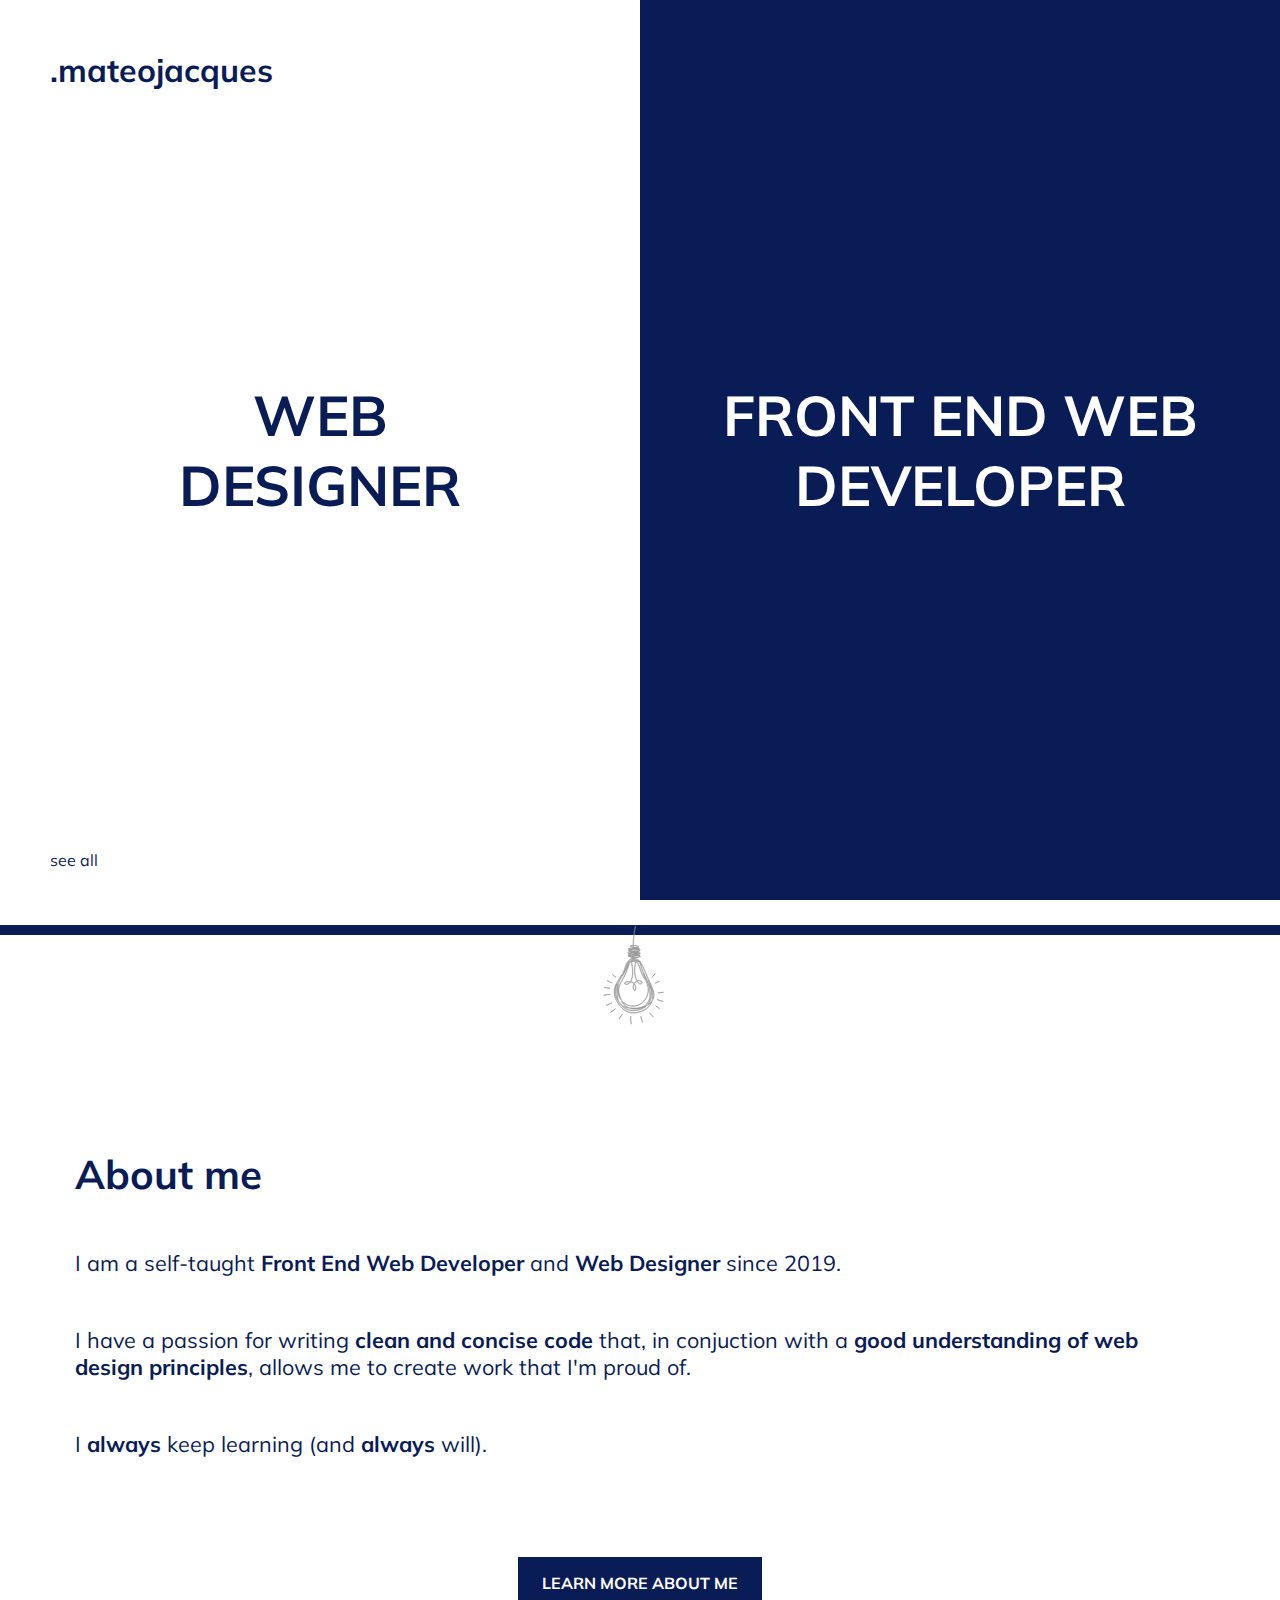
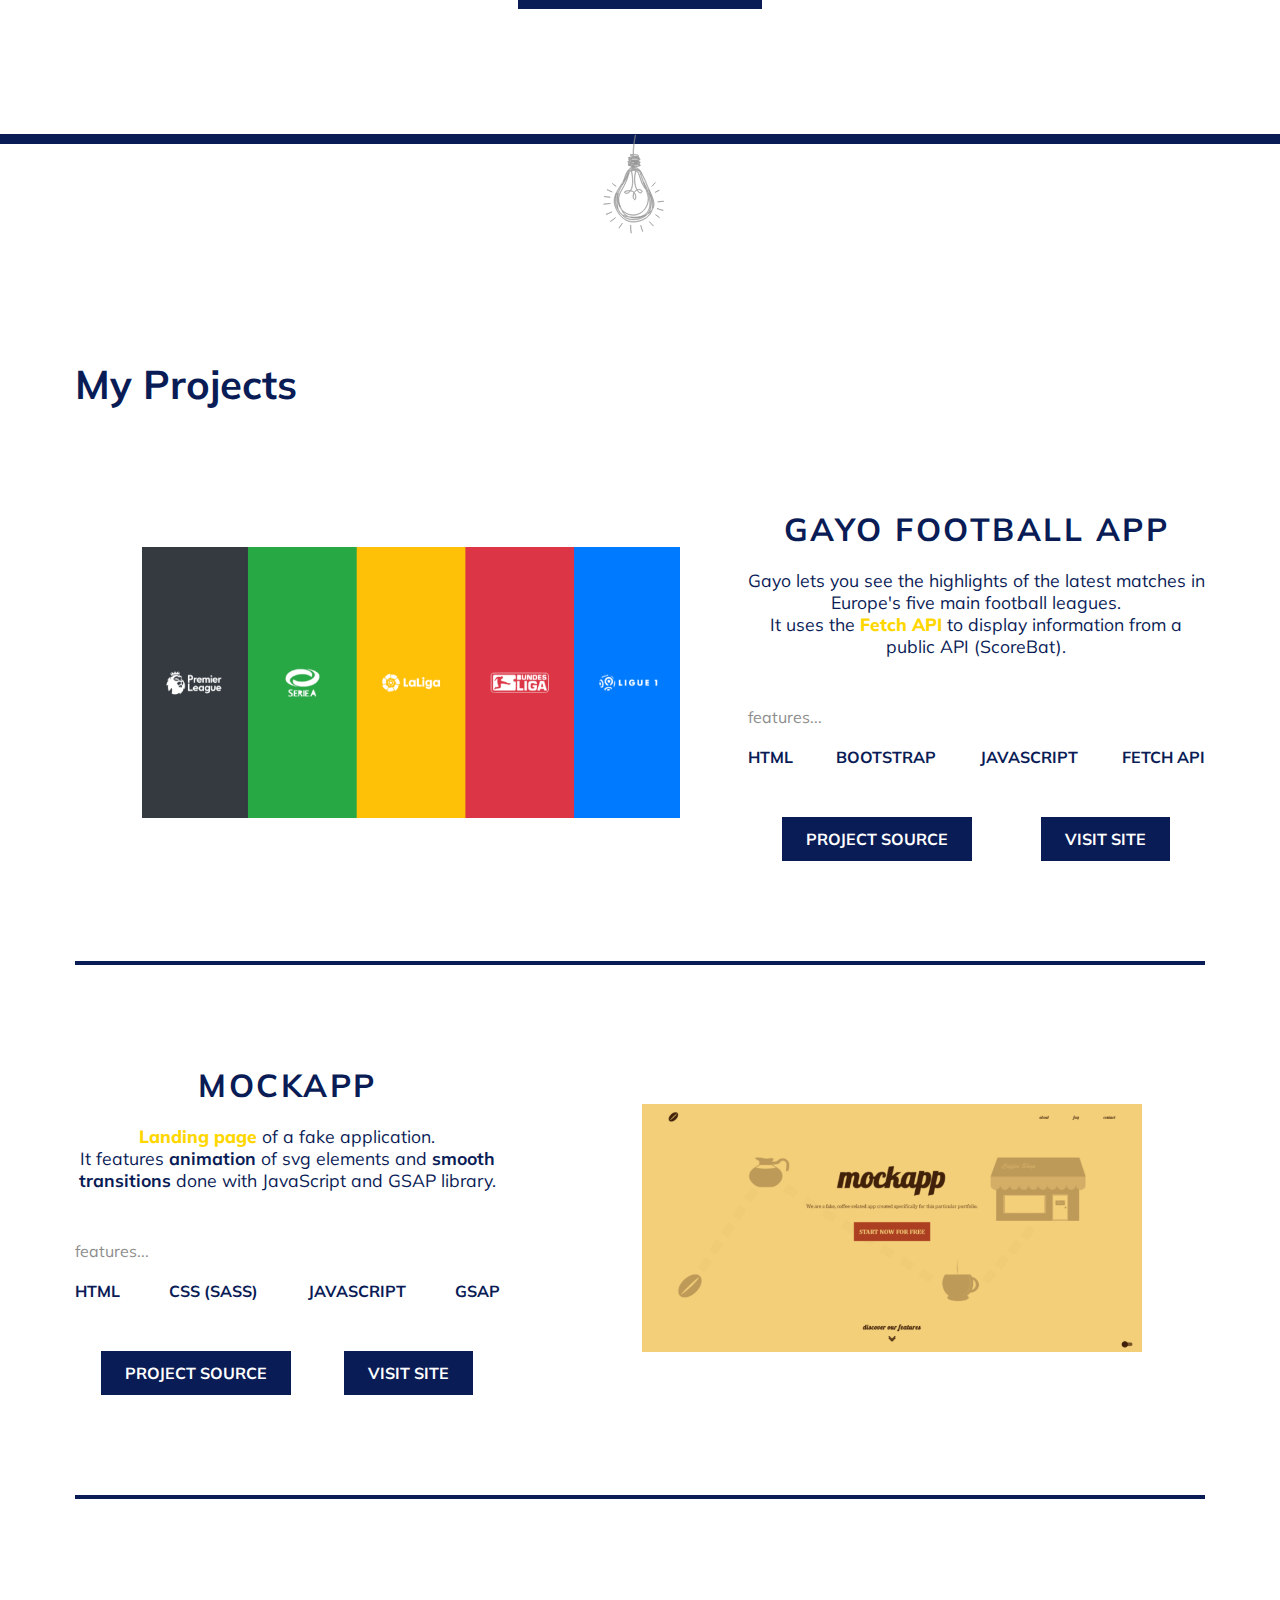
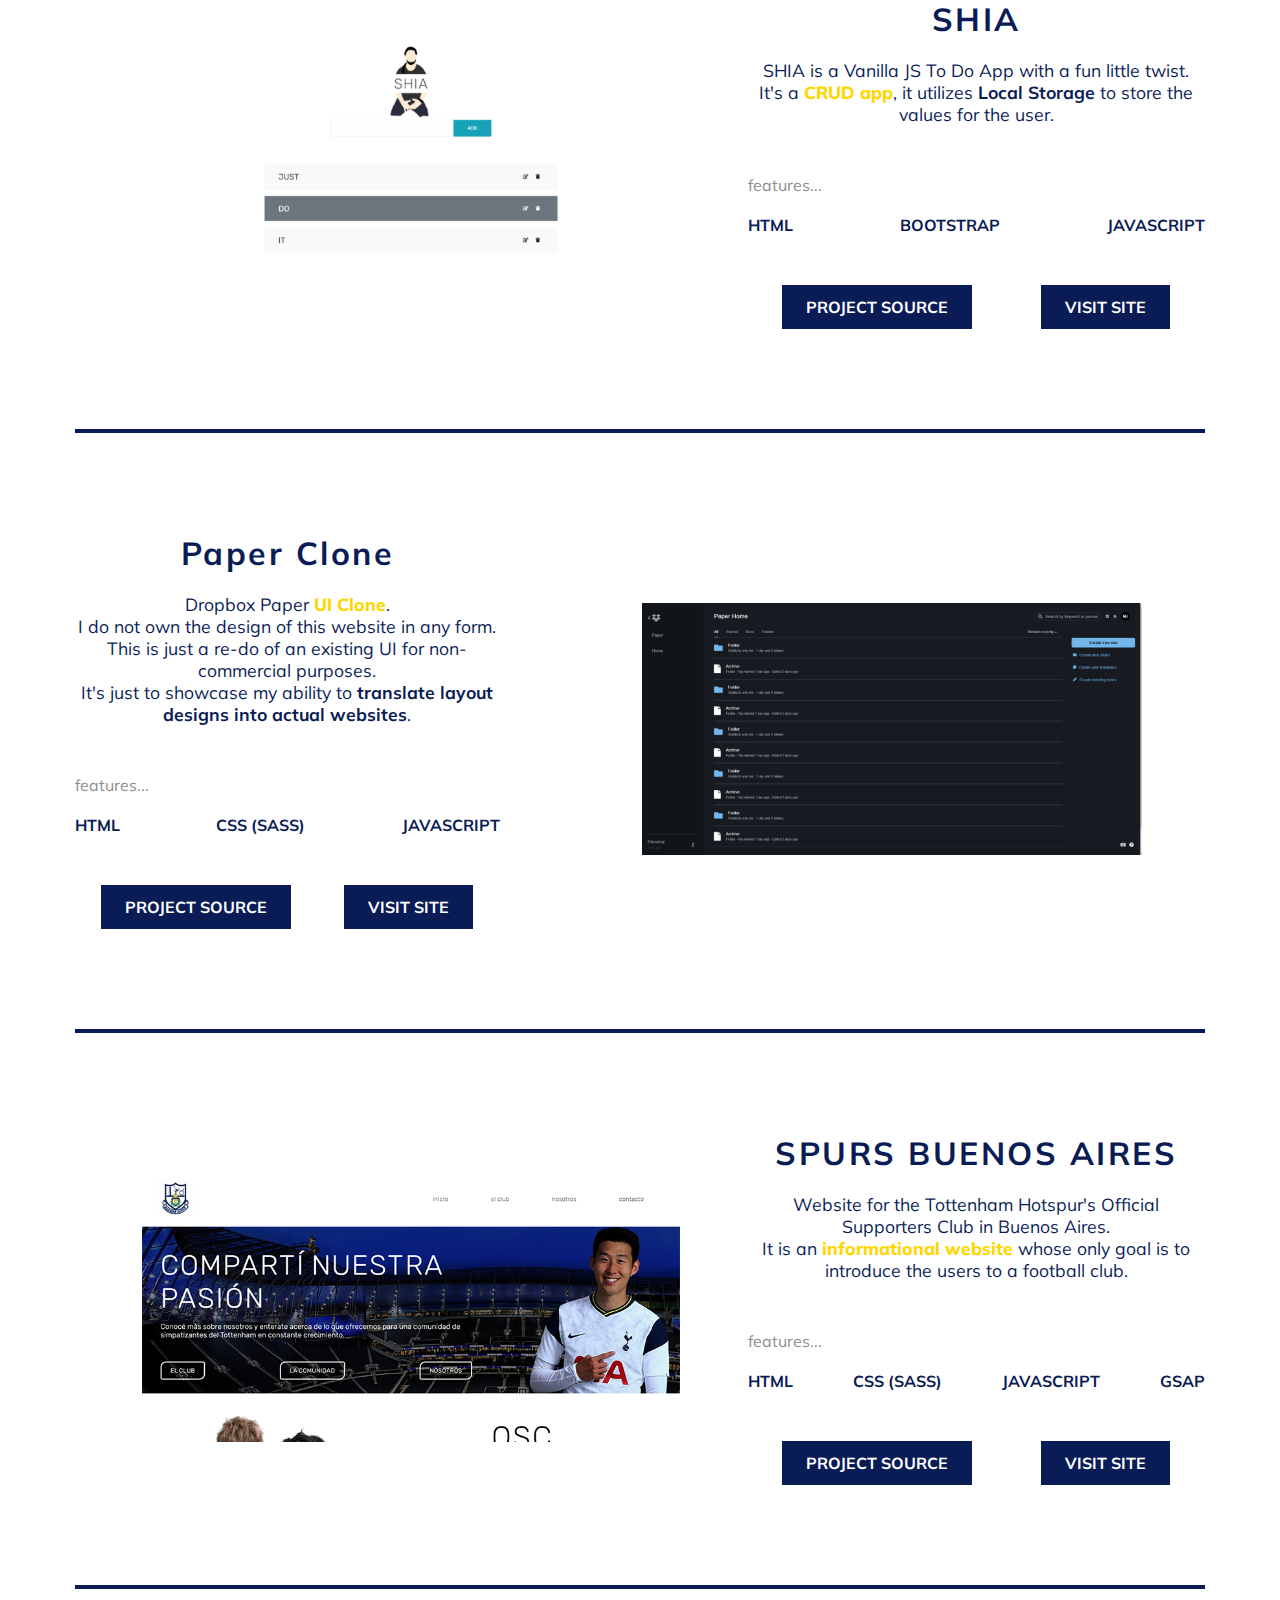
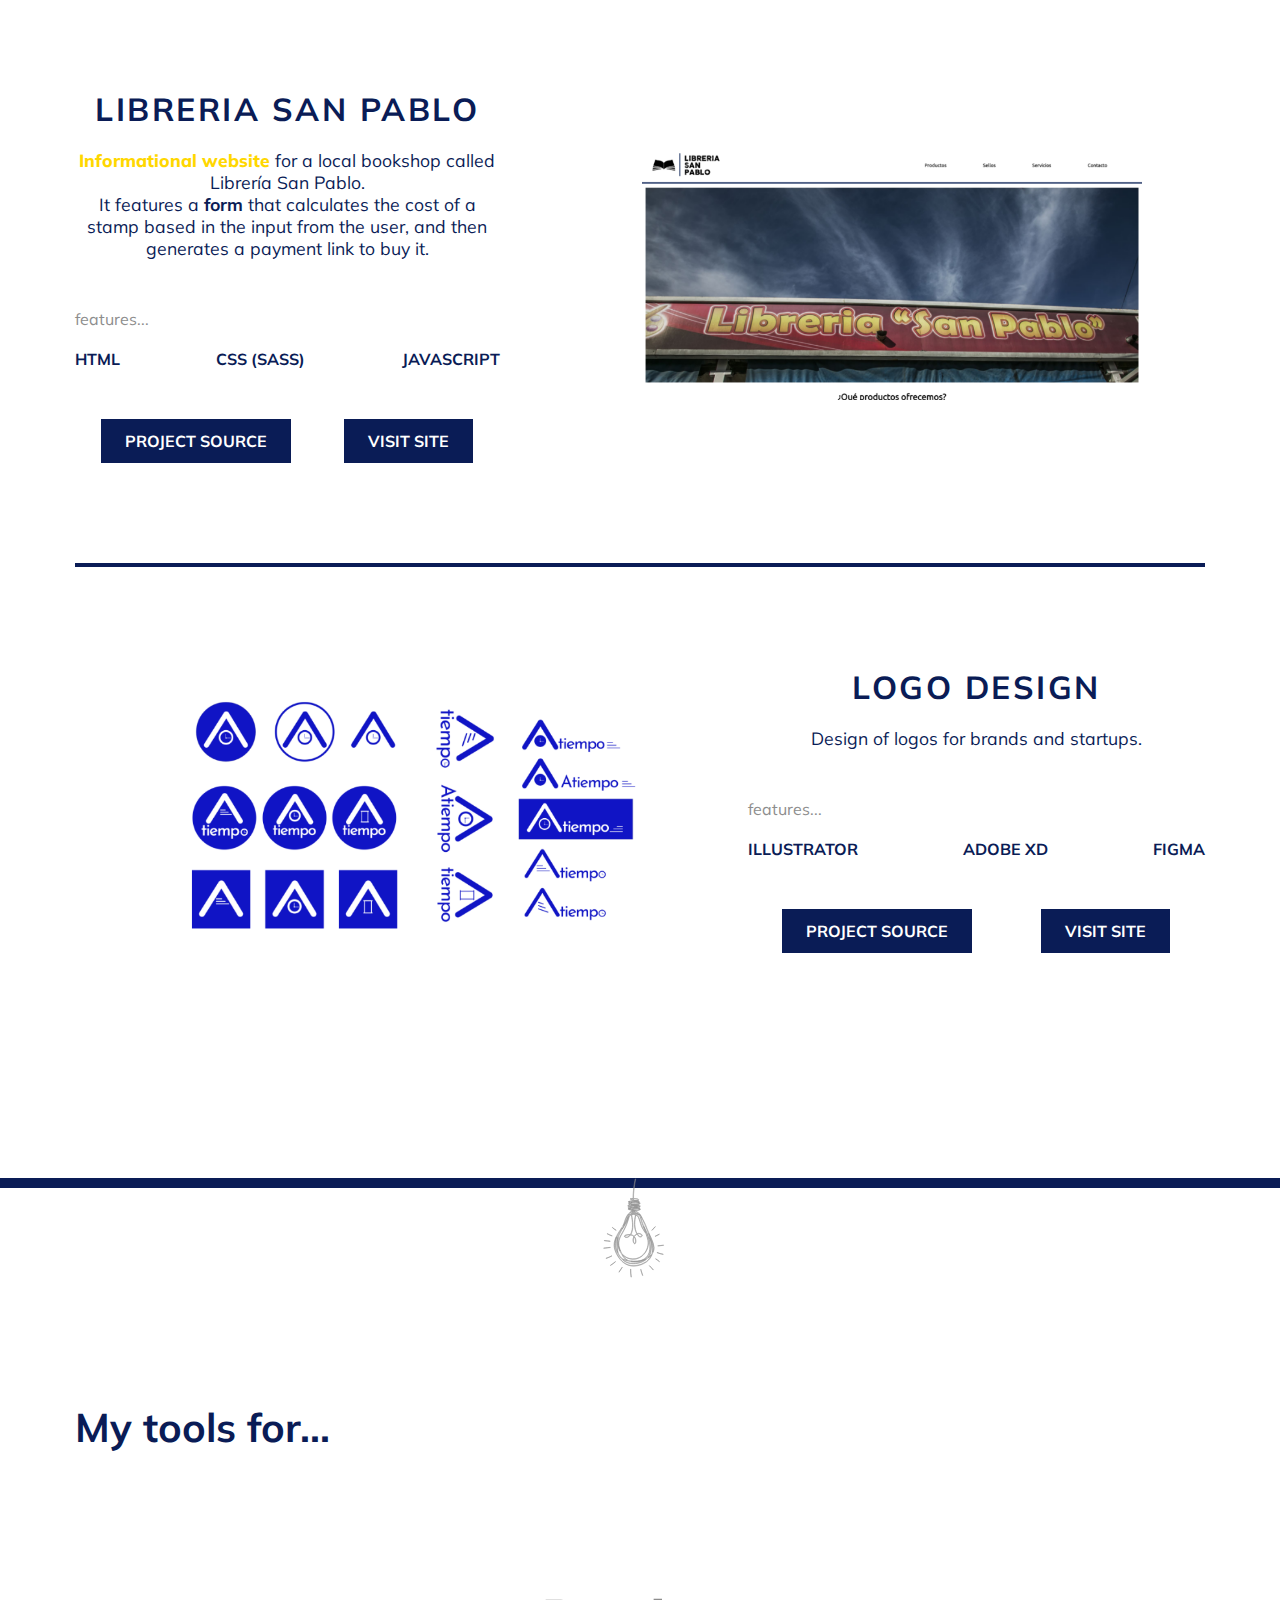
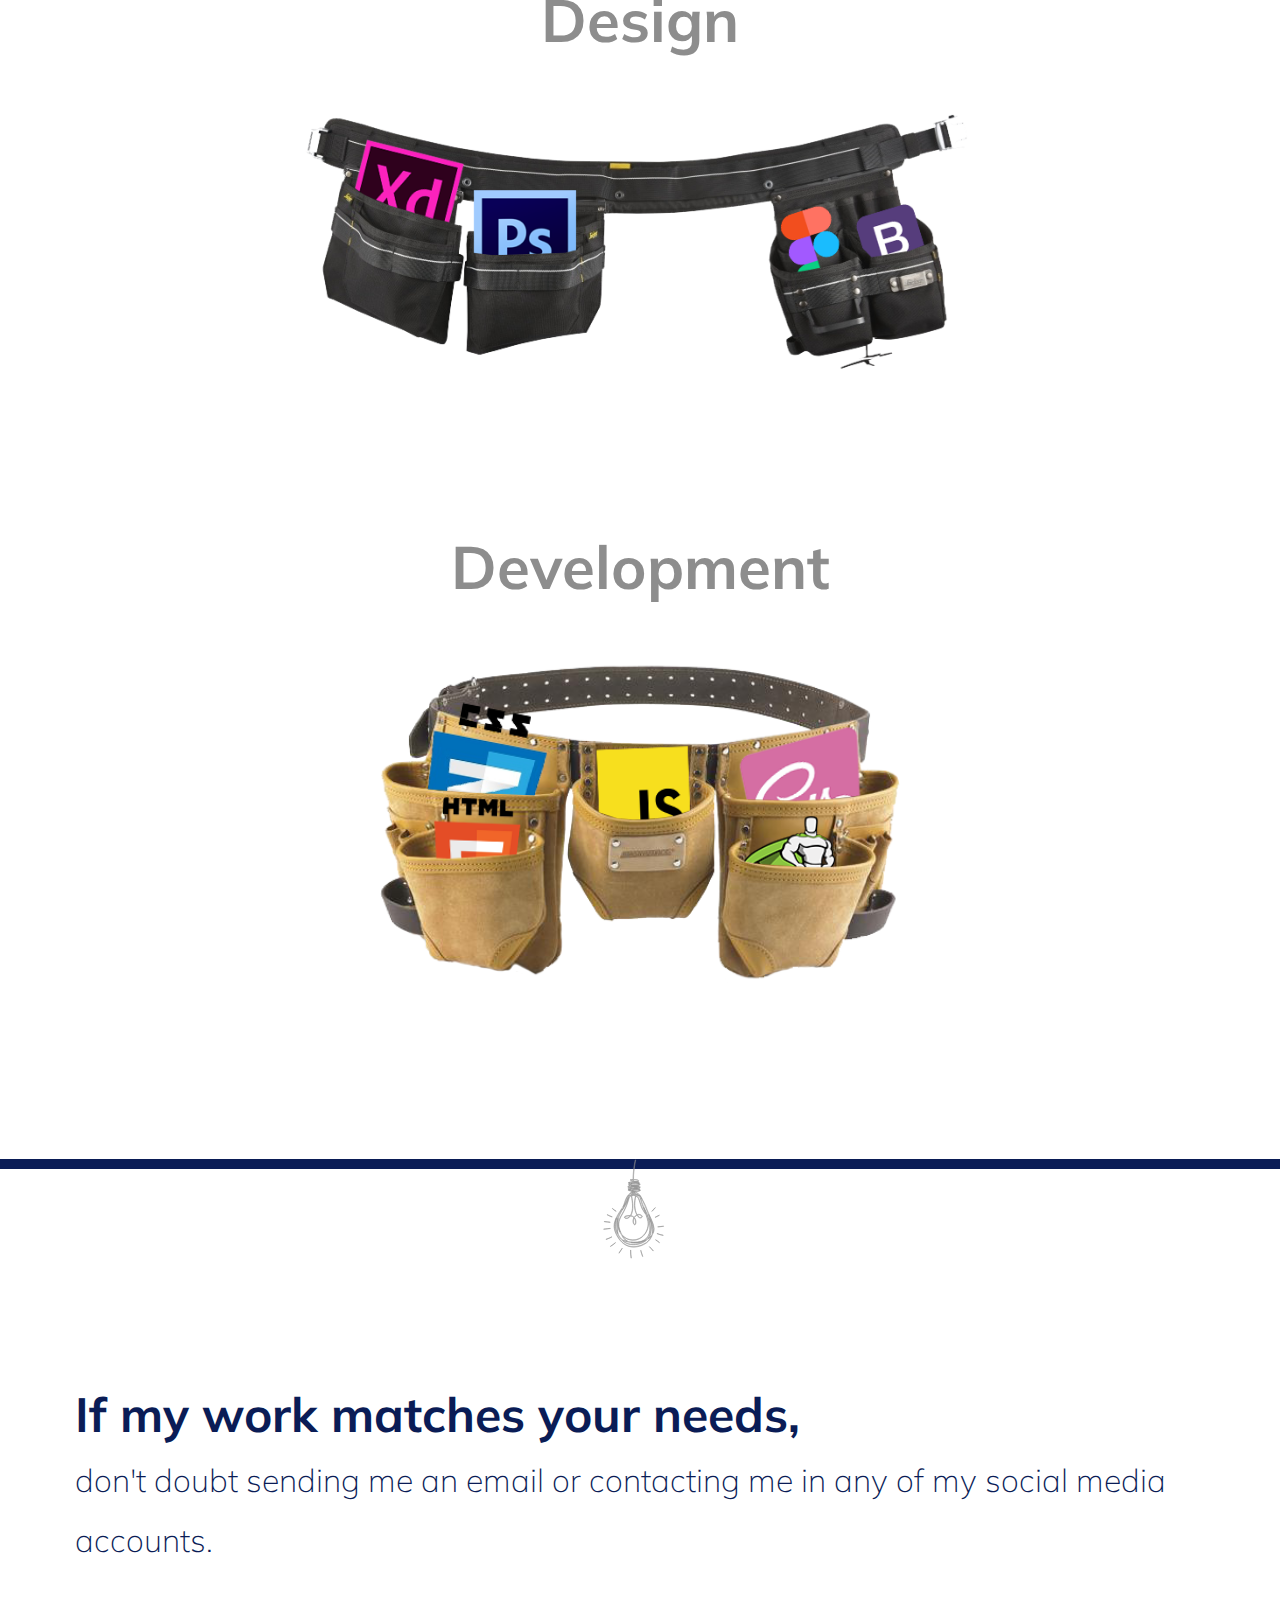
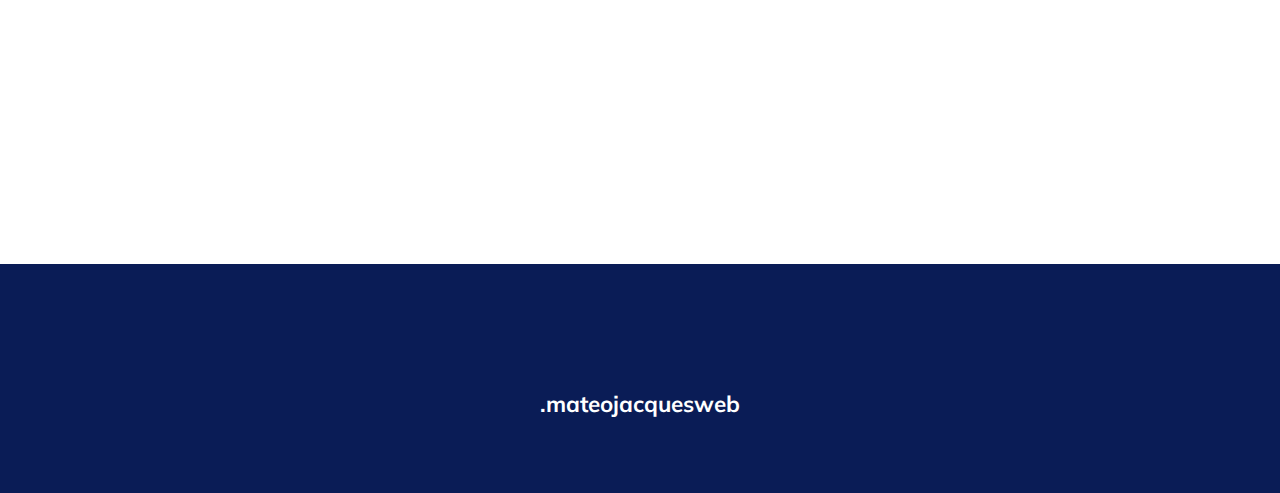
==== index.html @ 97ab1798 "initial commit" ====
<!DOCTYPE html>
<html lang="en">
  <head>
    <meta charset="UTF-8" />
    <meta http-equiv="X-UA-Compatible" content="IE=edge" />
    <meta name="viewport" content="width=device-width, initial-scale=1.0" />
    <link
      rel="stylesheet"
      href="https://cdnjs.cloudflare.com/ajax/libs/font-awesome/5.15.3/css/all.min.css"
      integrity="sha512-iBBXm8fW90+nuLcSKlbmrPcLa0OT92xO1BIsZ+ywDWZCvqsWgccV3gFoRBv0z+8dLJgyAHIhR35VZc2oM/gI1w=="
      crossorigin="anonymous"
    />
    <link rel="preconnect" href="https://fonts.gstatic.com" />
    <link
      href="https://fonts.googleapis.com/css2?family=Mulish:ital,wght@0,200;0,300;0,400;0,500;0,600;0,700;0,800;0,900;1,200;1,300;1,400;1,500;1,600;1,700;1,800;1,900&display=swap"
      rel="stylesheet"
    />
    <link rel="stylesheet" href="css/styles.css" />
    <title>Mateo Jacques Web</title>
  </head>
  <body>
    <div class="global-container">
      <nav id="nav">
        <a href="/" class="logo"
          ><h1>.mateojacques<span>web</span></h1></a
        >
      </nav>

      <header id="header">
        <i class="fas fa-paint-brush" id="theme-selector"></i>

        <div class="header-left">
          <div id="hide-left" class="header-hide">
            <h1 class="designer-title">
              WEB <br />
              DESIGNER
            </h1>

            <p class="designer-desc">
              I design web sites and applications intended to be beautiful,
              convenient, modern and responsive.
            </p>

            <a class="designer-cta" href="design.html">SEE MY WORK</a>
          </div>
        </div>

        <div class="header-right">
          <div id="hide-right" class="header-hide">
            <h1 class="frontend-title">FRONT END WEB DEVELOPER</h1>

            <p class="frontend-desc">
              I combine my approach to web design with my critical thinking to
              bring ideas to life in a fully functional way.
            </p>

            <a class="frontend-cta" href="development.html#projects">SEE MY WORK</a>
          </div>
        </div>

        <a class="see-all" onclick="smoothScroll(about)">
          see all <i class="fas fa-arrow-down"></i>
        </a>

        <i class="fas fa-lightbulb"></i>
      </header>

      <svg
        class="separator desktop"
        xmlns="http://www.w3.org/2000/svg"
        width="1920"
        height="149.385"
        viewBox="0 0 1920 149.385"
      >
        <g transform="translate(-0.5 -63)">
          <line
            class="separator-line"
            data-name="Línea 13"
            x2="1920"
            transform="translate(0.5 70.5)"
            fill="none"
            stroke-width="15"
          />
          <g
            class="lightbulb"
            data-name="1547155443"
            transform="translate(995.961 215.324) rotate(180)"
          >
            <path
              id="Trazado_2"
              data-name="Trazado 2"
              d="M0,0H.264a63.936,63.936,0,0,1,.843,12.2l-.279-.007A63.619,63.619,0,0,0,0,0Z"
              transform="translate(48.515 3.439)"
              fill="none"
              stroke-width="1"
              opacity="0.82"
            />
            <path
              id="Trazado_3"
              data-name="Trazado 3"
              d="M0,.107.26,0c.7,2.119,2.718,7.659,2.808,9.376l-.242.046C2.395,6.907,1.458,4.443,0,.107Z"
              transform="translate(31.288 5.769)"
              fill="none"
              stroke-width="1"
              opacity="0.82"
            />
            <path
              id="Trazado_4"
              data-name="Trazado 4"
              d="M4.9.075c.05-.184.377.016.246.125C3.526,2.705,1.776,5.124.224,7.672L0,7.473C1.569,4.966,3.271,2.544,4.9.075Z"
              transform="translate(61.922 10.833)"
              fill="none"
              stroke-width="1"
              opacity="0.82"
            />
            <path
              id="Trazado_5"
              data-name="Trazado 5"
              d="M0,.163.234,0A64.542,64.542,0,0,0,6.087,6.479c-.075.064-.149.128-.222.192A68.022,68.022,0,0,1,0,.163Z"
              transform="translate(15.385 14.073)"
              fill="none"
              stroke-width="1"
              opacity="0.82"
            />
            <path
              id="Trazado_6"
              data-name="Trazado 6"
              d="M25.911.407C40.122-1.93,50.489,5.973,56.891,19.346c2.536,5.206,3.8,10.066,2.825,16-1.5,9.387-8.092,17.2-12.36,24.33a24.441,24.441,0,0,0-3.045,7.107c-1.4,4.473-3.252,9.56-6.76,12.56a9.327,9.327,0,0,1-3.676,3.046,1.855,1.855,0,0,1-.356,1.4,17.85,17.85,0,0,1,5.711,1.721c-.17.26-.519.277-.777.405.192.105.388.207.58.315A8.7,8.7,0,0,1,37.024,87.3c.837.152,2.305.536,2.073,1.383-.109.488-.584.729-.974.953a10.567,10.567,0,0,1,1.58.82c-.025.346-2.405,1.134-3.468,1.37a5.137,5.137,0,0,1,1.815.907,1.07,1.07,0,0,1,.352.453,4.016,4.016,0,0,1-.875.577,4.58,4.58,0,0,1,1.1.832,13.3,13.3,0,0,1-2.4,1.14,26.833,26.833,0,0,1,2.647.735.678.678,0,0,1-.327.268c-4.94,2.053-11.045.9-13.309.992.8.057,1.591.273,2.4.263q1.512.056,3.016.244c.276.033.382.388.669.394a8.547,8.547,0,0,1,4.745,2.17c-.807.58-3.515.659-4.5.66.227,9.425-2.257,25.812-3.371,29.281a.628.628,0,0,1-.645.075c1.717-6.795,3.753-22.413,3.325-29.378-.946-.029-5.253-.288-6.6-.818-.952-.372-1.593-1.272-.894-1.828a4.293,4.293,0,0,1,1.848-.7,18.849,18.849,0,0,1-2.529-.516c.291-.4.828-.286,1.248-.275,4.591.118,9.481,1.014,14-.652a19.364,19.364,0,0,0-2.485-.625,25.709,25.709,0,0,1-13.688.2c-.125-.049-.309-.03-.352-.191a1.756,1.756,0,0,1,.892-.294c.711-.112,1.421-.237,2.139-.3a9.87,9.87,0,0,1-3.847-1.283c1.222-.935,12.344-2.151,16.415-.611.247.108.431-.178.619-.3a3.1,3.1,0,0,0-1.284-.887c-.384-.142-.773-.413-1.2-.3-2.99.559-9.394,1.044-13.3-.3-.026-.6,4.815-1.155,6.81-.926a40.1,40.1,0,0,1,6.181.645,2.225,2.225,0,0,0,.956.121,15.949,15.949,0,0,0,2.98-.939l.022-.08a7.474,7.474,0,0,0-1.443-.653c-3.986,1.266-14.209.976-16.98-.005A7.267,7.267,0,0,1,23,88.9a4.725,4.725,0,0,1-.96-.8,2.587,2.587,0,0,1,.808-.555,5.643,5.643,0,0,1-1.92-.978c.314-.2.172-.182,2.675-.674a8.044,8.044,0,0,1-3.181-.735.129.129,0,0,1,.031-.249c3.592-2.041,8.571-1.744,12.623-1.194a1.571,1.571,0,0,0,.209-1.091,8.764,8.764,0,0,1-5.733-.187,14.072,14.072,0,0,1-1.78-.833c-3.842-1.5-6.438-6.024-9.091-11.849a82.662,82.662,0,0,1-6.353-14.321C7.76,48.648.461,36.042.026,27.934c-.322-5.394,2.453-8.581,2.684-9.45C5.757,8.014,15.428,2.142,25.911.407m2.5.241A35.586,35.586,0,0,0,11.748,6.661,22.888,22.888,0,0,0,3.764,17.069a15.625,15.625,0,0,1,5.85-5.541,5.547,5.547,0,0,0,.9-.57C17.636,4.317,29.937,1.629,39.33,4.72c6.6,2.158,8.684,6.052,10.144,7.062a13.99,13.99,0,0,1,4.245,5.794c.4,1.1,5.13,7.374,4.795,16.532a28.369,28.369,0,0,1-2.258,9.933l.065.018c.629-1.923,5.829-10.51,1.405-21.52C52.186,9.162,42.626-.576,28.415.649M28.336,4.1A30.517,30.517,0,0,0,12.514,10c7.2-3.331,16.562-5.206,24.158-2.952a10.177,10.177,0,0,0,1.8.5,26.962,26.962,0,0,1,8.681,2.693C42.474,5.187,34.941,3.438,28.336,4.1M21.285,7.584c-.229.077-.487.012-.7.139-1.194.348-2.4.657-3.574,1.074a33.4,33.4,0,0,0-6.424,2.851,16.428,16.428,0,0,0-4.858,8.423C3.21,32.965,4.457,38.133,8.111,43.2,3.54,28.158,4.7,12.4,19.426,8.085a7.748,7.748,0,0,1,1.28-.313,2.309,2.309,0,0,1,.318-.1c6.077-1.392,13.639-.509,13.639-.509.006-.092-.114-.138-.189-.132-.59-.015-1.164-.171-1.75-.223a33.81,33.81,0,0,0-11.439.777m3.54.037C9.742,9.087,4.369,19.9,6.865,35.539A54.986,54.986,0,0,0,9.111,44.51c.609.863,1.308,1.659,1.953,2.5-2-6.328-4.017-11.538-1.548-19.419,2.963-9.433,11.144-16.879,20.535-17.306a22.654,22.654,0,0,1,17.612,6.874,23.763,23.763,0,0,0-2.35-3.735,16.934,16.934,0,0,0-7.49-5.4,61.477,61.477,0,0,0-13-.4m15.211.755a17.61,17.61,0,0,1,6.408,5.65c1.418,2.067,2.6,4.8,3.094,5.381a29.257,29.257,0,0,1,4.682,23.62,20.764,20.764,0,0,0,1.439-7.937C55.166,28.125,55.1,22.754,53.4,18.25A45.576,45.576,0,0,0,48.757,12c-.518-.617-3.322-2.479-8.721-3.623M22.009,13.054c-9.067,4.761-14.544,15.8-12.759,25.572A74.967,74.967,0,0,0,12.2,48.467,51.547,51.547,0,0,1,16,54.122a27.708,27.708,0,0,1,3.21,6.317c1.749,4.551,2.891,9.319,4.478,12.7A6.176,6.176,0,0,0,27.3,76.689c2.307-8.614,2.65-20.364-1.829-28.06a6.329,6.329,0,0,1-2.21.5c-1.449.065-4.349-.861-5.229-2.406-.734-1.232.237-2.871,2.226-3.026A4.286,4.286,0,0,1,24.04,45.5a20.481,20.481,0,0,1,1.66,2.417A9.538,9.538,0,0,0,29.608,44.3c-3.481-4.125-2.572-11.045-.5-10.918,1.554.029,2.483,3.619,2.57,5.327A11.267,11.267,0,0,1,30.3,44.257a8.241,8.241,0,0,0,4.9,2.459,10.356,10.356,0,0,1,1.807-2.077c4.556-3.9,10.391-.2,6.127,1.769a17.931,17.931,0,0,1-7.252.946c-.169.005-.42-.1-.488.129C30.718,56.26,32.386,67.076,34.233,76.9a7.884,7.884,0,0,0,2.195-1.184c.511-.376,2.152-5.8,2.352-6.426a76.7,76.7,0,0,1,6.39-15.577C51.2,42.472,57.36,36.4,48.8,19.353A21.542,21.542,0,0,0,32.8,10.876a19.388,19.388,0,0,0-10.8,2.178M5.669,15.441c-2.856,3.629-2.6,3.773-2.746,4.309C.438,29.772,5.16,39.339,6.271,42.3c3.671,9.652,1.856,7.148,10.62,26.6a30.789,30.789,0,0,0,3.261,4.649c-.409-1.787-.553-1.453-1.378-4.829C17.14,61.878,11.394,53.02,8.763,45.2c-.457-1.42-4.353-4.332-4.833-12.137A53.829,53.829,0,0,1,5.146,20.246a16.314,16.314,0,0,1,3.816-7.667,12.857,12.857,0,0,0-3.293,2.862m48.974,4.912c1.123,5.459,1,7.2,1.494,13.949.591,6.819-3.478,13.29-4.291,15.152-1.158,2.6-2.5,5.1-3.837,7.6,8.839-12.6,13.7-22.8,6.634-36.7M.542,27.495C.7,33.4,4.633,41.454,8.119,49.105c-3.388-9.99-4.809-11.617-5.9-17.638a29.012,29.012,0,0,1-.034-10.844,13.632,13.632,0,0,0-1.64,6.871m50.25-5.19c-.008.088-.014.177-.017.267l.133.074c5.339,12.571,1.656,19.132-2.857,27.05-8.332,14.5-7.882,18.472-10.5,24.944,1.634-1.806,1.9-4.131,2.215-5.1C42.71,60.242,53.81,50.241,54.409,38.446A29.8,29.8,0,0,0,50.791,22.3M28.358,34.585c-1.021,2.152-.7,6.418,1.537,9.207,2.627-4.616.445-9.44-.7-9.852-.406-.084-.669.332-.838.645M39.51,43.821a7.457,7.457,0,0,0-3.689,2.995c7.685.146,9.792-2.037,7.2-3.064a5.19,5.19,0,0,0-3.514.069M18.542,45.15c-.413.562-.357,1.539,1.225,2.446a5.873,5.873,0,0,0,5.437.555,19.479,19.479,0,0,0-2.018-2.818c-1.623-1.566-3.855-1.314-4.645-.183m11.451-.43a10.462,10.462,0,0,1-4,3.691c4.543,8.2,4.1,19.419,1.821,28.489a10.139,10.139,0,0,0,5.9.168c-1.9-10.15-3.517-20.783,1.189-29.827a8.921,8.921,0,0,1-4.913-2.522M9.685,46.133c1.386,4.016,4.48,9.821,6.217,13.644.092-.157-.166-.411-.221-.6-5.7-14.255-2.993-8.935-6-13.049M12.722,50.1c3.153,8.484,6.14,14.668,7.68,22.053a8.77,8.77,0,0,0,1.556,3.215,13.511,13.511,0,0,0,3.629,2.363,15.307,15.307,0,0,1,3.7.936A14.8,14.8,0,0,0,35,78.04a7.288,7.288,0,0,0,.99-1.35,10.06,10.06,0,0,1-10.939-.7c-3.586-3.086-4.723-14.661-9.339-21.3A46.034,46.034,0,0,0,12.722,50.1m34.542,6.9c-3.048,4.828-6.454,9.924-7.295,13.861-.83,3.73-2.936,4.878-3.123,5.363a12.119,12.119,0,0,1-.766,1.334,7.647,7.647,0,0,0,2.58-2.473,3.653,3.653,0,0,0,.366-.951c2.073-6.3,6.285-13.172,9.143-18.549-.319.46-.6.944-.906,1.414m-3.456,7.752c-.741,1.3-2.228,6.114-3.973,9.42a6.59,6.59,0,0,0-.649,1.276,14.054,14.054,0,0,1-.789,2.279c2.991-3.222,4.8-9.044,5.987-13.062A22.36,22.36,0,0,1,46.2,60.624a36.8,36.8,0,0,0-2.389,4.134M18.622,72.523a29.339,29.339,0,0,0,3.536,5.658,15.352,15.352,0,0,1-1.516-3c-.432-1.084.243.225-2.02-2.657m2.85,3.283a11.7,11.7,0,0,0,4.6,5.305,11.754,11.754,0,0,0,6.487.134,5.286,5.286,0,0,0-.947-.791c-.155-.118-.356-.039-.529-.039a10.572,10.572,0,0,1-7.465-2.168c-.141-.16-.355-.093-.536-.1.028-.1.058-.2.086-.3a10.676,10.676,0,0,1-1.69-2.046m14.488,2.442a2.626,2.626,0,0,0-.838.462,5.7,5.7,0,0,1-2.84,1.532,5.492,5.492,0,0,1,.908.84,11,11,0,0,0,3.694-1.9,8.967,8.967,0,0,0,1.457-2.763,7.475,7.475,0,0,1-2.38,1.831M23.029,76.94a6.985,6.985,0,0,0,.835.788,3.983,3.983,0,0,0,.436-.007c-.437-.235-.848-.518-1.27-.781m1.2,1.1a10.083,10.083,0,0,0,6.343,1.852A8.69,8.69,0,0,0,29,79.216a11.914,11.914,0,0,1-3.774-1.026,2.716,2.716,0,0,0-1-.149m6.4,1.221c.935.554.989.572,1.128.528a5.272,5.272,0,0,0,2.249-.883,16.171,16.171,0,0,1-3.377.355m2.912,2.289c.048.106.1.214.149.322a8.521,8.521,0,0,0,1.843-1.129,17.7,17.7,0,0,1-1.992.807m-5.034.63a8.2,8.2,0,0,0,4.57-.067,2.164,2.164,0,0,0-.162-.388,16.411,16.411,0,0,1-4.408.456m-3.691,1.666A10.314,10.314,0,0,0,21.1,84.927a12.112,12.112,0,0,0,3.786.656,15.341,15.341,0,0,0,2.2-.191c2.269-.265,4.281-.063,5.731-1.374a27.562,27.562,0,0,0-8-.172m6.528,1.264a17.336,17.336,0,0,1,6.575.593c.139.046.277-.043.414-.064a19.732,19.732,0,0,0-5.1-1.543,8.749,8.749,0,0,1-1.892,1.014m-2.6.6c-2.925.4-2.009-.115-6.085.675a2.577,2.577,0,0,0-.758.2,5.832,5.832,0,0,0,1.625.669,30.252,30.252,0,0,1,9.1-.554,6.421,6.421,0,0,0,1.721,0,24.057,24.057,0,0,0,2.864-.723,19.563,19.563,0,0,0-6.57-.534,17.338,17.338,0,0,0-1.9.267m6.191,1.163c.486.1.974.194,1.466.248a9.727,9.727,0,0,0,1.789-.744c-.21-.092-.433-.26-.668-.162a21.964,21.964,0,0,1-2.588.658m-10.728.53a32.209,32.209,0,0,0,8.078-.361,32.722,32.722,0,0,0-8.078.361m2.921.477a17.244,17.244,0,0,1-3.436-.163.936.936,0,0,0-.869.254c-.016.122.109.183.187.246,1.858,1.073-.575-.159,8.5.256a28.535,28.535,0,0,0,4.153-1.089c-3.74-.517-.257-.051-8.532.494m5.672.676a22.123,22.123,0,0,1,4.732.862c.529-.2,1.355-.818.456-1.3a8.163,8.163,0,0,0-1.653-.581,25.221,25.221,0,0,1-3.535,1.024m-8.024.346a14.746,14.746,0,0,0,5.356-.131,35.491,35.491,0,0,0-5.356.131m5.527.129c-2.09.31-4.524.8-6.782.1a12.533,12.533,0,0,0-2.252.576c.648.156,10.072,1.631,15.555.064a27.138,27.138,0,0,0-4.965-.891,5.325,5.325,0,0,0-1.556.154m-7.232,2.51c-.07.026-.193.021-.217.109a23.493,23.493,0,0,0,5.469.623,41.787,41.787,0,0,0,6.386-.461c-1.58-.413-8.125-1.062-11.638-.271m4.487,1.733a33.5,33.5,0,0,0-5.982.825A11.133,11.133,0,0,0,26.1,95.236c6.116-.353,4,.179,7.288-.393a14.283,14.283,0,0,0,3.076-.921,24.843,24.843,0,0,0-8.9-.648m5.481,1.988c.842.064,1.674.217,2.51.333a9.02,9.02,0,0,0,2.22-.92,2.1,2.1,0,0,0-.86-.577,15.247,15.247,0,0,1-3.87,1.164m-2.383.265c-5.43.344-2.6-.3-7.989.454A26.185,26.185,0,0,0,34.7,95.87a21,21,0,0,0-4.035-.343m-6.45,3.14c-.257.129-.523.433-.385.744.563,1.569,6.113,1.566,7.036,1.6a6.016,6.016,0,0,0-.319-2.149c-2.484-.389-4.928-.867-6.332-.192m7.052.342a6.233,6.233,0,0,1,.28,2.011,16.34,16.34,0,0,0,3.661-.2A8.137,8.137,0,0,0,31.263,99.009Z"
              transform="translate(14.302 20.02)"
              fill="none"
              stroke-width="1"
              opacity="0.82"
            />
            <path
              id="Trazado_7"
              data-name="Trazado 7"
              d="M7.807,0c.032.06.1.181.126.241A55.839,55.839,0,0,0,.19,5.984L0,5.816A48.684,48.684,0,0,1,7.807,0Z"
              transform="translate(72.043 20.879)"
              fill="none"
              stroke-width="1"
              opacity="0.82"
            />
            <path
              id="Trazado_8"
              data-name="Trazado 8"
              d="M.092,0a57.945,57.945,0,0,0,6,4.322l-.181.2A46.519,46.519,0,0,1,.055.312C-.083.241.08.095.092,0Z"
              transform="translate(6.12 26.53)"
              fill="none"
              stroke-width="1"
              opacity="0.82"
            />
            <path
              id="Trazado_9"
              data-name="Trazado 9"
              d="M8.953,0c.028.088.058.176.088.264A59.552,59.552,0,0,0,.178,4L0,3.8A56.06,56.06,0,0,1,8.953,0Z"
              transform="translate(77.516 31.434)"
              fill="none"
              stroke-width="1"
              opacity="0.82"
            />
            <path
              id="Trazado_10"
              data-name="Trazado 10"
              d="M.048,0A48.389,48.389,0,0,1,9.416,2.674c.164.036.034.213.025.309A48.407,48.407,0,0,0,0,.277Z"
              transform="translate(0.557 37.526)"
              fill="none"
              stroke-width="1"
              opacity="0.82"
            />
            <path
              id="Trazado_11"
              data-name="Trazado 11"
              d="M0,1.086C3.386.875,6.745.365,10.116,0c-.005.067-.015.2-.019.267C7.006.649,1.792,1.3.056,1.348.042,1.283.015,1.152,0,1.086Z"
              transform="translate(79.845 46.758)"
              fill="none"
              stroke-width="1"
              opacity="0.82"
            />
            <path
              id="Trazado_12"
              data-name="Trazado 12"
              d="M8.83,0c0,.061,0,.182,0,.243C5.878.48,2.941.853,0,1.177,0,1.109.011.969.015.9,1.922.689,7.884-.03,8.83,0Z"
              transform="translate(0 50.267)"
              fill="none"
              stroke-width="1"
              opacity="0.82"
            />
            <path
              id="Trazado_13"
              data-name="Trazado 13"
              d="M0,.27C.019.179.039.089.061,0,3.089.263,6.072.923,9.113,1.067c-.005.063-.016.188-.021.251C6.037,1.225,3.042.522,0,.27Z"
              transform="translate(80.098 57.104)"
              fill="none"
              stroke-width="1"
              opacity="0.82"
            />
            <path
              id="Trazado_14"
              data-name="Trazado 14"
              d="M0,3.209C2.075,2.055,4.191.967,6.36,0c.034.084.069.169.1.255C4.316,1.224,2.215,2.3.156,3.445Z"
              transform="translate(6.355 64.517)"
              fill="none"
              stroke-width="1"
              opacity="0.82"
            />
            <path
              id="Trazado_15"
              data-name="Trazado 15"
              d="M.026,0c1.7.324,5.207,2.233,7.642,3.37-.037.086-.071.173-.1.261C5.025,2.443,1.911.739,0,.266.007.2.02.066.026,0Z"
              transform="translate(77.17 65.163)"
              fill="none"
              stroke-width="1"
              opacity="0.82"
            />
            <path
              id="Trazado_16"
              data-name="Trazado 16"
              d="M0,5.687C1.645,3.756,3.279,1.812,5.057,0l.222.181C3.5,2,1.847,3.94.211,5.889.14,5.82.071,5.753,0,5.687Z"
              transform="translate(12.414 73.468)"
              fill="none"
              stroke-width="1"
              opacity="0.82"
            />
            <path
              id="Trazado_17"
              data-name="Trazado 17"
              d="M.1,0A26.984,26.984,0,0,1,5.98,4.386c.12.1-.081.187-.117.273A26.952,26.952,0,0,0,.076.312C-.093.249.068.095.1,0Z"
              transform="translate(71.147 73.601)"
              fill="none"
              stroke-width="1"
              opacity="0.82"
            />
          </g>
        </g>
      </svg>

      <section class="section" id="about">
        <h1 class="title">About me</h1>

        <p>
          I am a self-taught <b>Front End Web Developer</b> and
          <b>Web Designer</b> since 2019.
        </p>

        <p>
          I have a passion for writing <b>clean and concise code</b> that, in
          conjuction with a <b>good understanding of web design principles</b>,
          allows me to create work that I'm proud of.
        </p>

        <p>I <b>always</b> keep learning (and <b>always</b> will).</p>

        <a href="about.html">LEARN MORE ABOUT ME</a>
      </section>

      <svg
        class="separator desktop"
        xmlns="http://www.w3.org/2000/svg"
        width="1920"
        height="149.385"
        viewBox="0 0 1920 149.385"
      >
        <g transform="translate(-0.5 -63)">
          <line
            class="separator-line"
            data-name="Línea 13"
            x2="1920"
            transform="translate(0.5 70.5)"
            fill="none"
            stroke="#0a1c56"
            stroke-width="15"
          />
          <g
            class="lightbulb"
            data-name="1547155443"
            transform="translate(995.961 215.324) rotate(180)"
          >
            <path
              id="Trazado_2"
              data-name="Trazado 2"
              d="M0,0H.264a63.936,63.936,0,0,1,.843,12.2l-.279-.007A63.619,63.619,0,0,0,0,0Z"
              transform="translate(48.515 3.439)"
              fill="none"
              stroke-width="1"
              opacity="0.82"
            />
            <path
              id="Trazado_3"
              data-name="Trazado 3"
              d="M0,.107.26,0c.7,2.119,2.718,7.659,2.808,9.376l-.242.046C2.395,6.907,1.458,4.443,0,.107Z"
              transform="translate(31.288 5.769)"
              fill="none"
              stroke-width="1"
              opacity="0.82"
            />
            <path
              id="Trazado_4"
              data-name="Trazado 4"
              d="M4.9.075c.05-.184.377.016.246.125C3.526,2.705,1.776,5.124.224,7.672L0,7.473C1.569,4.966,3.271,2.544,4.9.075Z"
              transform="translate(61.922 10.833)"
              fill="none"
              stroke-width="1"
              opacity="0.82"
            />
            <path
              id="Trazado_5"
              data-name="Trazado 5"
              d="M0,.163.234,0A64.542,64.542,0,0,0,6.087,6.479c-.075.064-.149.128-.222.192A68.022,68.022,0,0,1,0,.163Z"
              transform="translate(15.385 14.073)"
              fill="none"
              stroke-width="1"
              opacity="0.82"
            />
            <path
              id="Trazado_6"
              data-name="Trazado 6"
              d="M25.911.407C40.122-1.93,50.489,5.973,56.891,19.346c2.536,5.206,3.8,10.066,2.825,16-1.5,9.387-8.092,17.2-12.36,24.33a24.441,24.441,0,0,0-3.045,7.107c-1.4,4.473-3.252,9.56-6.76,12.56a9.327,9.327,0,0,1-3.676,3.046,1.855,1.855,0,0,1-.356,1.4,17.85,17.85,0,0,1,5.711,1.721c-.17.26-.519.277-.777.405.192.105.388.207.58.315A8.7,8.7,0,0,1,37.024,87.3c.837.152,2.305.536,2.073,1.383-.109.488-.584.729-.974.953a10.567,10.567,0,0,1,1.58.82c-.025.346-2.405,1.134-3.468,1.37a5.137,5.137,0,0,1,1.815.907,1.07,1.07,0,0,1,.352.453,4.016,4.016,0,0,1-.875.577,4.58,4.58,0,0,1,1.1.832,13.3,13.3,0,0,1-2.4,1.14,26.833,26.833,0,0,1,2.647.735.678.678,0,0,1-.327.268c-4.94,2.053-11.045.9-13.309.992.8.057,1.591.273,2.4.263q1.512.056,3.016.244c.276.033.382.388.669.394a8.547,8.547,0,0,1,4.745,2.17c-.807.58-3.515.659-4.5.66.227,9.425-2.257,25.812-3.371,29.281a.628.628,0,0,1-.645.075c1.717-6.795,3.753-22.413,3.325-29.378-.946-.029-5.253-.288-6.6-.818-.952-.372-1.593-1.272-.894-1.828a4.293,4.293,0,0,1,1.848-.7,18.849,18.849,0,0,1-2.529-.516c.291-.4.828-.286,1.248-.275,4.591.118,9.481,1.014,14-.652a19.364,19.364,0,0,0-2.485-.625,25.709,25.709,0,0,1-13.688.2c-.125-.049-.309-.03-.352-.191a1.756,1.756,0,0,1,.892-.294c.711-.112,1.421-.237,2.139-.3a9.87,9.87,0,0,1-3.847-1.283c1.222-.935,12.344-2.151,16.415-.611.247.108.431-.178.619-.3a3.1,3.1,0,0,0-1.284-.887c-.384-.142-.773-.413-1.2-.3-2.99.559-9.394,1.044-13.3-.3-.026-.6,4.815-1.155,6.81-.926a40.1,40.1,0,0,1,6.181.645,2.225,2.225,0,0,0,.956.121,15.949,15.949,0,0,0,2.98-.939l.022-.08a7.474,7.474,0,0,0-1.443-.653c-3.986,1.266-14.209.976-16.98-.005A7.267,7.267,0,0,1,23,88.9a4.725,4.725,0,0,1-.96-.8,2.587,2.587,0,0,1,.808-.555,5.643,5.643,0,0,1-1.92-.978c.314-.2.172-.182,2.675-.674a8.044,8.044,0,0,1-3.181-.735.129.129,0,0,1,.031-.249c3.592-2.041,8.571-1.744,12.623-1.194a1.571,1.571,0,0,0,.209-1.091,8.764,8.764,0,0,1-5.733-.187,14.072,14.072,0,0,1-1.78-.833c-3.842-1.5-6.438-6.024-9.091-11.849a82.662,82.662,0,0,1-6.353-14.321C7.76,48.648.461,36.042.026,27.934c-.322-5.394,2.453-8.581,2.684-9.45C5.757,8.014,15.428,2.142,25.911.407m2.5.241A35.586,35.586,0,0,0,11.748,6.661,22.888,22.888,0,0,0,3.764,17.069a15.625,15.625,0,0,1,5.85-5.541,5.547,5.547,0,0,0,.9-.57C17.636,4.317,29.937,1.629,39.33,4.72c6.6,2.158,8.684,6.052,10.144,7.062a13.99,13.99,0,0,1,4.245,5.794c.4,1.1,5.13,7.374,4.795,16.532a28.369,28.369,0,0,1-2.258,9.933l.065.018c.629-1.923,5.829-10.51,1.405-21.52C52.186,9.162,42.626-.576,28.415.649M28.336,4.1A30.517,30.517,0,0,0,12.514,10c7.2-3.331,16.562-5.206,24.158-2.952a10.177,10.177,0,0,0,1.8.5,26.962,26.962,0,0,1,8.681,2.693C42.474,5.187,34.941,3.438,28.336,4.1M21.285,7.584c-.229.077-.487.012-.7.139-1.194.348-2.4.657-3.574,1.074a33.4,33.4,0,0,0-6.424,2.851,16.428,16.428,0,0,0-4.858,8.423C3.21,32.965,4.457,38.133,8.111,43.2,3.54,28.158,4.7,12.4,19.426,8.085a7.748,7.748,0,0,1,1.28-.313,2.309,2.309,0,0,1,.318-.1c6.077-1.392,13.639-.509,13.639-.509.006-.092-.114-.138-.189-.132-.59-.015-1.164-.171-1.75-.223a33.81,33.81,0,0,0-11.439.777m3.54.037C9.742,9.087,4.369,19.9,6.865,35.539A54.986,54.986,0,0,0,9.111,44.51c.609.863,1.308,1.659,1.953,2.5-2-6.328-4.017-11.538-1.548-19.419,2.963-9.433,11.144-16.879,20.535-17.306a22.654,22.654,0,0,1,17.612,6.874,23.763,23.763,0,0,0-2.35-3.735,16.934,16.934,0,0,0-7.49-5.4,61.477,61.477,0,0,0-13-.4m15.211.755a17.61,17.61,0,0,1,6.408,5.65c1.418,2.067,2.6,4.8,3.094,5.381a29.257,29.257,0,0,1,4.682,23.62,20.764,20.764,0,0,0,1.439-7.937C55.166,28.125,55.1,22.754,53.4,18.25A45.576,45.576,0,0,0,48.757,12c-.518-.617-3.322-2.479-8.721-3.623M22.009,13.054c-9.067,4.761-14.544,15.8-12.759,25.572A74.967,74.967,0,0,0,12.2,48.467,51.547,51.547,0,0,1,16,54.122a27.708,27.708,0,0,1,3.21,6.317c1.749,4.551,2.891,9.319,4.478,12.7A6.176,6.176,0,0,0,27.3,76.689c2.307-8.614,2.65-20.364-1.829-28.06a6.329,6.329,0,0,1-2.21.5c-1.449.065-4.349-.861-5.229-2.406-.734-1.232.237-2.871,2.226-3.026A4.286,4.286,0,0,1,24.04,45.5a20.481,20.481,0,0,1,1.66,2.417A9.538,9.538,0,0,0,29.608,44.3c-3.481-4.125-2.572-11.045-.5-10.918,1.554.029,2.483,3.619,2.57,5.327A11.267,11.267,0,0,1,30.3,44.257a8.241,8.241,0,0,0,4.9,2.459,10.356,10.356,0,0,1,1.807-2.077c4.556-3.9,10.391-.2,6.127,1.769a17.931,17.931,0,0,1-7.252.946c-.169.005-.42-.1-.488.129C30.718,56.26,32.386,67.076,34.233,76.9a7.884,7.884,0,0,0,2.195-1.184c.511-.376,2.152-5.8,2.352-6.426a76.7,76.7,0,0,1,6.39-15.577C51.2,42.472,57.36,36.4,48.8,19.353A21.542,21.542,0,0,0,32.8,10.876a19.388,19.388,0,0,0-10.8,2.178M5.669,15.441c-2.856,3.629-2.6,3.773-2.746,4.309C.438,29.772,5.16,39.339,6.271,42.3c3.671,9.652,1.856,7.148,10.62,26.6a30.789,30.789,0,0,0,3.261,4.649c-.409-1.787-.553-1.453-1.378-4.829C17.14,61.878,11.394,53.02,8.763,45.2c-.457-1.42-4.353-4.332-4.833-12.137A53.829,53.829,0,0,1,5.146,20.246a16.314,16.314,0,0,1,3.816-7.667,12.857,12.857,0,0,0-3.293,2.862m48.974,4.912c1.123,5.459,1,7.2,1.494,13.949.591,6.819-3.478,13.29-4.291,15.152-1.158,2.6-2.5,5.1-3.837,7.6,8.839-12.6,13.7-22.8,6.634-36.7M.542,27.495C.7,33.4,4.633,41.454,8.119,49.105c-3.388-9.99-4.809-11.617-5.9-17.638a29.012,29.012,0,0,1-.034-10.844,13.632,13.632,0,0,0-1.64,6.871m50.25-5.19c-.008.088-.014.177-.017.267l.133.074c5.339,12.571,1.656,19.132-2.857,27.05-8.332,14.5-7.882,18.472-10.5,24.944,1.634-1.806,1.9-4.131,2.215-5.1C42.71,60.242,53.81,50.241,54.409,38.446A29.8,29.8,0,0,0,50.791,22.3M28.358,34.585c-1.021,2.152-.7,6.418,1.537,9.207,2.627-4.616.445-9.44-.7-9.852-.406-.084-.669.332-.838.645M39.51,43.821a7.457,7.457,0,0,0-3.689,2.995c7.685.146,9.792-2.037,7.2-3.064a5.19,5.19,0,0,0-3.514.069M18.542,45.15c-.413.562-.357,1.539,1.225,2.446a5.873,5.873,0,0,0,5.437.555,19.479,19.479,0,0,0-2.018-2.818c-1.623-1.566-3.855-1.314-4.645-.183m11.451-.43a10.462,10.462,0,0,1-4,3.691c4.543,8.2,4.1,19.419,1.821,28.489a10.139,10.139,0,0,0,5.9.168c-1.9-10.15-3.517-20.783,1.189-29.827a8.921,8.921,0,0,1-4.913-2.522M9.685,46.133c1.386,4.016,4.48,9.821,6.217,13.644.092-.157-.166-.411-.221-.6-5.7-14.255-2.993-8.935-6-13.049M12.722,50.1c3.153,8.484,6.14,14.668,7.68,22.053a8.77,8.77,0,0,0,1.556,3.215,13.511,13.511,0,0,0,3.629,2.363,15.307,15.307,0,0,1,3.7.936A14.8,14.8,0,0,0,35,78.04a7.288,7.288,0,0,0,.99-1.35,10.06,10.06,0,0,1-10.939-.7c-3.586-3.086-4.723-14.661-9.339-21.3A46.034,46.034,0,0,0,12.722,50.1m34.542,6.9c-3.048,4.828-6.454,9.924-7.295,13.861-.83,3.73-2.936,4.878-3.123,5.363a12.119,12.119,0,0,1-.766,1.334,7.647,7.647,0,0,0,2.58-2.473,3.653,3.653,0,0,0,.366-.951c2.073-6.3,6.285-13.172,9.143-18.549-.319.46-.6.944-.906,1.414m-3.456,7.752c-.741,1.3-2.228,6.114-3.973,9.42a6.59,6.59,0,0,0-.649,1.276,14.054,14.054,0,0,1-.789,2.279c2.991-3.222,4.8-9.044,5.987-13.062A22.36,22.36,0,0,1,46.2,60.624a36.8,36.8,0,0,0-2.389,4.134M18.622,72.523a29.339,29.339,0,0,0,3.536,5.658,15.352,15.352,0,0,1-1.516-3c-.432-1.084.243.225-2.02-2.657m2.85,3.283a11.7,11.7,0,0,0,4.6,5.305,11.754,11.754,0,0,0,6.487.134,5.286,5.286,0,0,0-.947-.791c-.155-.118-.356-.039-.529-.039a10.572,10.572,0,0,1-7.465-2.168c-.141-.16-.355-.093-.536-.1.028-.1.058-.2.086-.3a10.676,10.676,0,0,1-1.69-2.046m14.488,2.442a2.626,2.626,0,0,0-.838.462,5.7,5.7,0,0,1-2.84,1.532,5.492,5.492,0,0,1,.908.84,11,11,0,0,0,3.694-1.9,8.967,8.967,0,0,0,1.457-2.763,7.475,7.475,0,0,1-2.38,1.831M23.029,76.94a6.985,6.985,0,0,0,.835.788,3.983,3.983,0,0,0,.436-.007c-.437-.235-.848-.518-1.27-.781m1.2,1.1a10.083,10.083,0,0,0,6.343,1.852A8.69,8.69,0,0,0,29,79.216a11.914,11.914,0,0,1-3.774-1.026,2.716,2.716,0,0,0-1-.149m6.4,1.221c.935.554.989.572,1.128.528a5.272,5.272,0,0,0,2.249-.883,16.171,16.171,0,0,1-3.377.355m2.912,2.289c.048.106.1.214.149.322a8.521,8.521,0,0,0,1.843-1.129,17.7,17.7,0,0,1-1.992.807m-5.034.63a8.2,8.2,0,0,0,4.57-.067,2.164,2.164,0,0,0-.162-.388,16.411,16.411,0,0,1-4.408.456m-3.691,1.666A10.314,10.314,0,0,0,21.1,84.927a12.112,12.112,0,0,0,3.786.656,15.341,15.341,0,0,0,2.2-.191c2.269-.265,4.281-.063,5.731-1.374a27.562,27.562,0,0,0-8-.172m6.528,1.264a17.336,17.336,0,0,1,6.575.593c.139.046.277-.043.414-.064a19.732,19.732,0,0,0-5.1-1.543,8.749,8.749,0,0,1-1.892,1.014m-2.6.6c-2.925.4-2.009-.115-6.085.675a2.577,2.577,0,0,0-.758.2,5.832,5.832,0,0,0,1.625.669,30.252,30.252,0,0,1,9.1-.554,6.421,6.421,0,0,0,1.721,0,24.057,24.057,0,0,0,2.864-.723,19.563,19.563,0,0,0-6.57-.534,17.338,17.338,0,0,0-1.9.267m6.191,1.163c.486.1.974.194,1.466.248a9.727,9.727,0,0,0,1.789-.744c-.21-.092-.433-.26-.668-.162a21.964,21.964,0,0,1-2.588.658m-10.728.53a32.209,32.209,0,0,0,8.078-.361,32.722,32.722,0,0,0-8.078.361m2.921.477a17.244,17.244,0,0,1-3.436-.163.936.936,0,0,0-.869.254c-.016.122.109.183.187.246,1.858,1.073-.575-.159,8.5.256a28.535,28.535,0,0,0,4.153-1.089c-3.74-.517-.257-.051-8.532.494m5.672.676a22.123,22.123,0,0,1,4.732.862c.529-.2,1.355-.818.456-1.3a8.163,8.163,0,0,0-1.653-.581,25.221,25.221,0,0,1-3.535,1.024m-8.024.346a14.746,14.746,0,0,0,5.356-.131,35.491,35.491,0,0,0-5.356.131m5.527.129c-2.09.31-4.524.8-6.782.1a12.533,12.533,0,0,0-2.252.576c.648.156,10.072,1.631,15.555.064a27.138,27.138,0,0,0-4.965-.891,5.325,5.325,0,0,0-1.556.154m-7.232,2.51c-.07.026-.193.021-.217.109a23.493,23.493,0,0,0,5.469.623,41.787,41.787,0,0,0,6.386-.461c-1.58-.413-8.125-1.062-11.638-.271m4.487,1.733a33.5,33.5,0,0,0-5.982.825A11.133,11.133,0,0,0,26.1,95.236c6.116-.353,4,.179,7.288-.393a14.283,14.283,0,0,0,3.076-.921,24.843,24.843,0,0,0-8.9-.648m5.481,1.988c.842.064,1.674.217,2.51.333a9.02,9.02,0,0,0,2.22-.92,2.1,2.1,0,0,0-.86-.577,15.247,15.247,0,0,1-3.87,1.164m-2.383.265c-5.43.344-2.6-.3-7.989.454A26.185,26.185,0,0,0,34.7,95.87a21,21,0,0,0-4.035-.343m-6.45,3.14c-.257.129-.523.433-.385.744.563,1.569,6.113,1.566,7.036,1.6a6.016,6.016,0,0,0-.319-2.149c-2.484-.389-4.928-.867-6.332-.192m7.052.342a6.233,6.233,0,0,1,.28,2.011,16.34,16.34,0,0,0,3.661-.2A8.137,8.137,0,0,0,31.263,99.009Z"
              transform="translate(14.302 20.02)"
              fill="none"
              stroke-width="1"
              opacity="0.82"
            />
            <path
              id="Trazado_7"
              data-name="Trazado 7"
              d="M7.807,0c.032.06.1.181.126.241A55.839,55.839,0,0,0,.19,5.984L0,5.816A48.684,48.684,0,0,1,7.807,0Z"
              transform="translate(72.043 20.879)"
              fill="none"
              stroke-width="1"
              opacity="0.82"
            />
            <path
              id="Trazado_8"
              data-name="Trazado 8"
              d="M.092,0a57.945,57.945,0,0,0,6,4.322l-.181.2A46.519,46.519,0,0,1,.055.312C-.083.241.08.095.092,0Z"
              transform="translate(6.12 26.53)"
              fill="none"
              stroke-width="1"
              opacity="0.82"
            />
            <path
              id="Trazado_9"
              data-name="Trazado 9"
              d="M8.953,0c.028.088.058.176.088.264A59.552,59.552,0,0,0,.178,4L0,3.8A56.06,56.06,0,0,1,8.953,0Z"
              transform="translate(77.516 31.434)"
              fill="none"
              stroke-width="1"
              opacity="0.82"
            />
            <path
              id="Trazado_10"
              data-name="Trazado 10"
              d="M.048,0A48.389,48.389,0,0,1,9.416,2.674c.164.036.034.213.025.309A48.407,48.407,0,0,0,0,.277Z"
              transform="translate(0.557 37.526)"
              fill="none"
              stroke-width="1"
              opacity="0.82"
            />
            <path
              id="Trazado_11"
              data-name="Trazado 11"
              d="M0,1.086C3.386.875,6.745.365,10.116,0c-.005.067-.015.2-.019.267C7.006.649,1.792,1.3.056,1.348.042,1.283.015,1.152,0,1.086Z"
              transform="translate(79.845 46.758)"
              fill="none"
              stroke-width="1"
              opacity="0.82"
            />
            <path
              id="Trazado_12"
              data-name="Trazado 12"
              d="M8.83,0c0,.061,0,.182,0,.243C5.878.48,2.941.853,0,1.177,0,1.109.011.969.015.9,1.922.689,7.884-.03,8.83,0Z"
              transform="translate(0 50.267)"
              fill="none"
              stroke-width="1"
              opacity="0.82"
            />
            <path
              id="Trazado_13"
              data-name="Trazado 13"
              d="M0,.27C.019.179.039.089.061,0,3.089.263,6.072.923,9.113,1.067c-.005.063-.016.188-.021.251C6.037,1.225,3.042.522,0,.27Z"
              transform="translate(80.098 57.104)"
              fill="none"
              stroke-width="1"
              opacity="0.82"
            />
            <path
              id="Trazado_14"
              data-name="Trazado 14"
              d="M0,3.209C2.075,2.055,4.191.967,6.36,0c.034.084.069.169.1.255C4.316,1.224,2.215,2.3.156,3.445Z"
              transform="translate(6.355 64.517)"
              fill="none"
              stroke-width="1"
              opacity="0.82"
            />
            <path
              id="Trazado_15"
              data-name="Trazado 15"
              d="M.026,0c1.7.324,5.207,2.233,7.642,3.37-.037.086-.071.173-.1.261C5.025,2.443,1.911.739,0,.266.007.2.02.066.026,0Z"
              transform="translate(77.17 65.163)"
              fill="none"
              stroke-width="1"
              opacity="0.82"
            />
            <path
              id="Trazado_16"
              data-name="Trazado 16"
              d="M0,5.687C1.645,3.756,3.279,1.812,5.057,0l.222.181C3.5,2,1.847,3.94.211,5.889.14,5.82.071,5.753,0,5.687Z"
              transform="translate(12.414 73.468)"
              fill="none"
              stroke-width="1"
              opacity="0.82"
            />
            <path
              id="Trazado_17"
              data-name="Trazado 17"
              d="M.1,0A26.984,26.984,0,0,1,5.98,4.386c.12.1-.081.187-.117.273A26.952,26.952,0,0,0,.076.312C-.093.249.068.095.1,0Z"
              transform="translate(71.147 73.601)"
              fill="none"
              stroke-width="1"
              opacity="0.82"
            />
          </g>
        </g>
      </svg>

      <section class="section" id="projects">
        <a href="https://www.github.com/mateojacques" target="_blank"
          ><i class="fab fa-github"></i
        ></a>

        <h1 class="title">My Projects</h1>

        <div class="project-box">
          <a
            class="project-box__img"
            href="http://gayo-football-app.netlify.app"
            target="_blank"
            ><img src="img/gayo.png" alt="Gayo Football App"
          /></a>
          <div class="project-box__info">
            <h2 class="project-info__title">GAYO FOOTBALL APP</h2>
            <p class="project-info__desc">
              Gayo lets you see the highlights of the latest matches in Europe's
              five main football leagues.
              <br />It uses the <span> Fetch API </span> to display information
              from a public API (ScoreBat).
            </p>
            <p class="project-info__features">features...</p>
            <ul class="project-info__list">
              <li>HTML</li>
              <li>BOOTSTRAP</li>
              <li>JAVASCRIPT</li>
              <li>FETCH API</li>
            </ul>

            <div class="project-info__links">
              <a
                href="https://github.com/mateojacques/gayo-football-app"
                target="_blank"
                >PROJECT SOURCE</a
              >
              <a href="https://gayo-football-app.netlify.app" target="_blank"
                >VISIT SITE</a
              >
            </div>
          </div>
        </div>

        <hr />

        <div class="project-box">
          <div class="project-box__info">
            <h2 class="project-info__title">MOCKAPP</h2>
            <p class="project-info__desc">
              <span> Landing page </span>of a fake application.<br />
              It features <b>animation</b> of svg elements and
              <b>smooth transitions</b> done with JavaScript and GSAP library.
            </p>
            <p class="project-info__features">features...</p>
            <ul class="project-info__list">
              <li>HTML</li>
              <li>CSS (SASS)</li>
              <li>JAVASCRIPT</li>
              <li>GSAP</li>
            </ul>

            <div class="project-info__links">
              <a href="https://github.com/mateojacques/mockapp" target="_blank"
                >PROJECT SOURCE</a
              >
              <a href="https://mockapp.netlify.app" target="_blank"
                >VISIT SITE</a
              >
            </div>
          </div>

          <a
            class="project-box__img img-right img-below"
            href="http://mockapp.netlify.app"
            target="_blank"
            ><img src="img/mockapp.png" alt="Mockapp"
          /></a>
        </div>

        <hr />

        <div class="project-box">
          <a
            class="project-box__img"
            href="http://shia-just-do-it.netlify.app"
            target="_blank"
            ><img src="img/shia.png" alt="Shia Just Do It"
          /></a>
          <div class="project-box__info">
            <h2 class="project-info__title">SHIA</h2>
            <p class="project-info__desc">
              SHIA is a Vanilla JS To Do App with a fun little twist.<br />
              It's a <span> CRUD app</span>, it utilizes <b>Local Storage</b> to
              store the values for the user.
            </p>
            <p class="project-info__features">features...</p>
            <ul class="project-info__list">
              <li>HTML</li>
              <li>BOOTSTRAP</li>
              <li>JAVASCRIPT</li>
            </ul>

            <div class="project-info__links">
              <a
                href="https://github.com/mateojacques/shia-just-do-it"
                target="_blank"
                >PROJECT SOURCE</a
              >
              <a href="https://shia-just-do-it.netlify.app" target="_blank"
                >VISIT SITE</a
              >
            </div>
          </div>
        </div>

        <hr />

        <div class="project-box">
          <div class="project-box__info">
            <h2 class="project-info__title">Paper Clone</h2>
            <p class="project-info__desc">
              Dropbox Paper <span>UI Clone</span>.<br />
              I do not own the design of this website in any form. This is just
              a re-do of an existing UI for non-commercial purposes. <br />It's
              just to showcase my ability to
              <b>translate layout designs into actual websites</b>.
            </p>
            <p class="project-info__features">features...</p>
            <ul class="project-info__list">
              <li>HTML</li>
              <li>CSS (SASS)</li>
              <li>JAVASCRIPT</li>
            </ul>

            <div class="project-info__links">
              <a
                href="https://github.com/mateojacques/paper-clone"
                target="_blank"
                >PROJECT SOURCE</a
              >
              <a href="https://paper-clone.netlify.app" target="_blank"
                >VISIT SITE</a
              >
            </div>
          </div>

          <a
            class="project-box__img img-right img-below"
            href="http://paper-clone.netlify.app"
            target="_blank"
            ><img src="img/paper.png" alt="Paper Clone"
          /></a>
        </div>

        <hr />

        <div class="project-box">
          <a
            class="project-box__img"
            href="http://spursbuenosaires.netlify.app"
            target="_blank"
            ><img src="img/spurs.png" alt="Spurs Buenos Aires"
          /></a>
          <div class="project-box__info">
            <h2 class="project-info__title">SPURS BUENOS AIRES</h2>
            <p class="project-info__desc">
              Website for the Tottenham Hotspur's Official Supporters Club in
              Buenos Aires.<br />
              It is an <span> informational website</span> whose only goal is to
              introduce the users to a football club.
            </p>
            <p class="project-info__features">features...</p>
            <ul class="project-info__list">
              <li>HTML</li>
              <li>CSS (SASS)</li>
              <li>JAVASCRIPT</li>
              <li>GSAP</li>
            </ul>

            <div class="project-info__links">
              <a
                href="https://github.com/mateojacques/spursbuenosaires"
                target="_blank"
                >PROJECT SOURCE</a
              >
              <a href="https://spursbuenosaires.netlify.app" target="_blank"
                >VISIT SITE</a
              >
            </div>
          </div>
        </div>

        <hr />

        <div class="project-box">
          <div class="project-box__info">
            <h2 class="project-info__title">LIBRERIA SAN PABLO</h2>
            <p class="project-info__desc">
              <span>Informational website</span> for a local bookshop called Librería San
              Pablo.<br />
              It features a <b>form</b> that calculates the cost of a stamp based in
              the input from the user, and then generates a payment link to buy
              it.
            </p>
            <p class="project-info__features">features...</p>
            <ul class="project-info__list">
              <li>HTML</li>
              <li>CSS (SASS)</li>
              <li>JAVASCRIPT</li>
            </ul>

            <div class="project-info__links">
              <a
                href="https://github.com/mateojacques/libreria-sanpablo"
                target="_blank"
                >PROJECT SOURCE</a
              >
              <a href="https://libreria-sanpablo.netlify.app" target="_blank"
                >VISIT SITE</a
              >
            </div>
          </div>

          <a
            class="project-box__img img-right img-below"
            href="http://libreria-sanpablo.netlify.app"
            target="_blank"
            ><img src="img/sanpablo.png" alt="Libreria San Pablo"
          /></a>
        </div>

        <hr />

        <div class="project-box">
          <a class="project-box__img" href="design.html"
            ><img src="img/logo.png" alt="Logo Design"
          /></a>
          <div class="project-box__info">
            <h2 class="project-info__title">LOGO DESIGN</h2>
            <p class="project-info__desc">
              Design of logos for brands and startups.
            </p>
            <p class="project-info__features">features...</p>
            <ul class="project-info__list">
              <li>ILLUSTRATOR</li>
              <li>ADOBE XD</li>
              <li>FIGMA</li>
            </ul>

            <div class="project-info__links">
              <a
                href="https://github.com/mateojacques/spursbuenosaires"
                target="_blank"
                >PROJECT SOURCE</a
              >
              <a href="https://spursbuenosaires.netlify.app" target="_blank"
                >VISIT SITE</a
              >
            </div>
          </div>
        </div>
      </section>

      <svg
        class="separator desktop"
        xmlns="http://www.w3.org/2000/svg"
        width="1920"
        height="149.385"
        viewBox="0 0 1920 149.385"
      >
        <g transform="translate(-0.5 -63)">
          <line
            class="separator-line"
            data-name="Línea 13"
            x2="1920"
            transform="translate(0.5 70.5)"
            fill="none"
            stroke="#0a1c56"
            stroke-width="15"
          />
          <g
            class="lightbulb"
            data-name="1547155443"
            transform="translate(995.961 215.324) rotate(180)"
          >
            <path
              id="Trazado_2"
              data-name="Trazado 2"
              d="M0,0H.264a63.936,63.936,0,0,1,.843,12.2l-.279-.007A63.619,63.619,0,0,0,0,0Z"
              transform="translate(48.515 3.439)"
              fill="none"
              stroke-width="1"
              opacity="0.82"
            />
            <path
              id="Trazado_3"
              data-name="Trazado 3"
              d="M0,.107.26,0c.7,2.119,2.718,7.659,2.808,9.376l-.242.046C2.395,6.907,1.458,4.443,0,.107Z"
              transform="translate(31.288 5.769)"
              fill="none"
              stroke-width="1"
              opacity="0.82"
            />
            <path
              id="Trazado_4"
              data-name="Trazado 4"
              d="M4.9.075c.05-.184.377.016.246.125C3.526,2.705,1.776,5.124.224,7.672L0,7.473C1.569,4.966,3.271,2.544,4.9.075Z"
              transform="translate(61.922 10.833)"
              fill="none"
              stroke-width="1"
              opacity="0.82"
            />
            <path
              id="Trazado_5"
              data-name="Trazado 5"
              d="M0,.163.234,0A64.542,64.542,0,0,0,6.087,6.479c-.075.064-.149.128-.222.192A68.022,68.022,0,0,1,0,.163Z"
              transform="translate(15.385 14.073)"
              fill="none"
              stroke-width="1"
              opacity="0.82"
            />
            <path
              id="Trazado_6"
              data-name="Trazado 6"
              d="M25.911.407C40.122-1.93,50.489,5.973,56.891,19.346c2.536,5.206,3.8,10.066,2.825,16-1.5,9.387-8.092,17.2-12.36,24.33a24.441,24.441,0,0,0-3.045,7.107c-1.4,4.473-3.252,9.56-6.76,12.56a9.327,9.327,0,0,1-3.676,3.046,1.855,1.855,0,0,1-.356,1.4,17.85,17.85,0,0,1,5.711,1.721c-.17.26-.519.277-.777.405.192.105.388.207.58.315A8.7,8.7,0,0,1,37.024,87.3c.837.152,2.305.536,2.073,1.383-.109.488-.584.729-.974.953a10.567,10.567,0,0,1,1.58.82c-.025.346-2.405,1.134-3.468,1.37a5.137,5.137,0,0,1,1.815.907,1.07,1.07,0,0,1,.352.453,4.016,4.016,0,0,1-.875.577,4.58,4.58,0,0,1,1.1.832,13.3,13.3,0,0,1-2.4,1.14,26.833,26.833,0,0,1,2.647.735.678.678,0,0,1-.327.268c-4.94,2.053-11.045.9-13.309.992.8.057,1.591.273,2.4.263q1.512.056,3.016.244c.276.033.382.388.669.394a8.547,8.547,0,0,1,4.745,2.17c-.807.58-3.515.659-4.5.66.227,9.425-2.257,25.812-3.371,29.281a.628.628,0,0,1-.645.075c1.717-6.795,3.753-22.413,3.325-29.378-.946-.029-5.253-.288-6.6-.818-.952-.372-1.593-1.272-.894-1.828a4.293,4.293,0,0,1,1.848-.7,18.849,18.849,0,0,1-2.529-.516c.291-.4.828-.286,1.248-.275,4.591.118,9.481,1.014,14-.652a19.364,19.364,0,0,0-2.485-.625,25.709,25.709,0,0,1-13.688.2c-.125-.049-.309-.03-.352-.191a1.756,1.756,0,0,1,.892-.294c.711-.112,1.421-.237,2.139-.3a9.87,9.87,0,0,1-3.847-1.283c1.222-.935,12.344-2.151,16.415-.611.247.108.431-.178.619-.3a3.1,3.1,0,0,0-1.284-.887c-.384-.142-.773-.413-1.2-.3-2.99.559-9.394,1.044-13.3-.3-.026-.6,4.815-1.155,6.81-.926a40.1,40.1,0,0,1,6.181.645,2.225,2.225,0,0,0,.956.121,15.949,15.949,0,0,0,2.98-.939l.022-.08a7.474,7.474,0,0,0-1.443-.653c-3.986,1.266-14.209.976-16.98-.005A7.267,7.267,0,0,1,23,88.9a4.725,4.725,0,0,1-.96-.8,2.587,2.587,0,0,1,.808-.555,5.643,5.643,0,0,1-1.92-.978c.314-.2.172-.182,2.675-.674a8.044,8.044,0,0,1-3.181-.735.129.129,0,0,1,.031-.249c3.592-2.041,8.571-1.744,12.623-1.194a1.571,1.571,0,0,0,.209-1.091,8.764,8.764,0,0,1-5.733-.187,14.072,14.072,0,0,1-1.78-.833c-3.842-1.5-6.438-6.024-9.091-11.849a82.662,82.662,0,0,1-6.353-14.321C7.76,48.648.461,36.042.026,27.934c-.322-5.394,2.453-8.581,2.684-9.45C5.757,8.014,15.428,2.142,25.911.407m2.5.241A35.586,35.586,0,0,0,11.748,6.661,22.888,22.888,0,0,0,3.764,17.069a15.625,15.625,0,0,1,5.85-5.541,5.547,5.547,0,0,0,.9-.57C17.636,4.317,29.937,1.629,39.33,4.72c6.6,2.158,8.684,6.052,10.144,7.062a13.99,13.99,0,0,1,4.245,5.794c.4,1.1,5.13,7.374,4.795,16.532a28.369,28.369,0,0,1-2.258,9.933l.065.018c.629-1.923,5.829-10.51,1.405-21.52C52.186,9.162,42.626-.576,28.415.649M28.336,4.1A30.517,30.517,0,0,0,12.514,10c7.2-3.331,16.562-5.206,24.158-2.952a10.177,10.177,0,0,0,1.8.5,26.962,26.962,0,0,1,8.681,2.693C42.474,5.187,34.941,3.438,28.336,4.1M21.285,7.584c-.229.077-.487.012-.7.139-1.194.348-2.4.657-3.574,1.074a33.4,33.4,0,0,0-6.424,2.851,16.428,16.428,0,0,0-4.858,8.423C3.21,32.965,4.457,38.133,8.111,43.2,3.54,28.158,4.7,12.4,19.426,8.085a7.748,7.748,0,0,1,1.28-.313,2.309,2.309,0,0,1,.318-.1c6.077-1.392,13.639-.509,13.639-.509.006-.092-.114-.138-.189-.132-.59-.015-1.164-.171-1.75-.223a33.81,33.81,0,0,0-11.439.777m3.54.037C9.742,9.087,4.369,19.9,6.865,35.539A54.986,54.986,0,0,0,9.111,44.51c.609.863,1.308,1.659,1.953,2.5-2-6.328-4.017-11.538-1.548-19.419,2.963-9.433,11.144-16.879,20.535-17.306a22.654,22.654,0,0,1,17.612,6.874,23.763,23.763,0,0,0-2.35-3.735,16.934,16.934,0,0,0-7.49-5.4,61.477,61.477,0,0,0-13-.4m15.211.755a17.61,17.61,0,0,1,6.408,5.65c1.418,2.067,2.6,4.8,3.094,5.381a29.257,29.257,0,0,1,4.682,23.62,20.764,20.764,0,0,0,1.439-7.937C55.166,28.125,55.1,22.754,53.4,18.25A45.576,45.576,0,0,0,48.757,12c-.518-.617-3.322-2.479-8.721-3.623M22.009,13.054c-9.067,4.761-14.544,15.8-12.759,25.572A74.967,74.967,0,0,0,12.2,48.467,51.547,51.547,0,0,1,16,54.122a27.708,27.708,0,0,1,3.21,6.317c1.749,4.551,2.891,9.319,4.478,12.7A6.176,6.176,0,0,0,27.3,76.689c2.307-8.614,2.65-20.364-1.829-28.06a6.329,6.329,0,0,1-2.21.5c-1.449.065-4.349-.861-5.229-2.406-.734-1.232.237-2.871,2.226-3.026A4.286,4.286,0,0,1,24.04,45.5a20.481,20.481,0,0,1,1.66,2.417A9.538,9.538,0,0,0,29.608,44.3c-3.481-4.125-2.572-11.045-.5-10.918,1.554.029,2.483,3.619,2.57,5.327A11.267,11.267,0,0,1,30.3,44.257a8.241,8.241,0,0,0,4.9,2.459,10.356,10.356,0,0,1,1.807-2.077c4.556-3.9,10.391-.2,6.127,1.769a17.931,17.931,0,0,1-7.252.946c-.169.005-.42-.1-.488.129C30.718,56.26,32.386,67.076,34.233,76.9a7.884,7.884,0,0,0,2.195-1.184c.511-.376,2.152-5.8,2.352-6.426a76.7,76.7,0,0,1,6.39-15.577C51.2,42.472,57.36,36.4,48.8,19.353A21.542,21.542,0,0,0,32.8,10.876a19.388,19.388,0,0,0-10.8,2.178M5.669,15.441c-2.856,3.629-2.6,3.773-2.746,4.309C.438,29.772,5.16,39.339,6.271,42.3c3.671,9.652,1.856,7.148,10.62,26.6a30.789,30.789,0,0,0,3.261,4.649c-.409-1.787-.553-1.453-1.378-4.829C17.14,61.878,11.394,53.02,8.763,45.2c-.457-1.42-4.353-4.332-4.833-12.137A53.829,53.829,0,0,1,5.146,20.246a16.314,16.314,0,0,1,3.816-7.667,12.857,12.857,0,0,0-3.293,2.862m48.974,4.912c1.123,5.459,1,7.2,1.494,13.949.591,6.819-3.478,13.29-4.291,15.152-1.158,2.6-2.5,5.1-3.837,7.6,8.839-12.6,13.7-22.8,6.634-36.7M.542,27.495C.7,33.4,4.633,41.454,8.119,49.105c-3.388-9.99-4.809-11.617-5.9-17.638a29.012,29.012,0,0,1-.034-10.844,13.632,13.632,0,0,0-1.64,6.871m50.25-5.19c-.008.088-.014.177-.017.267l.133.074c5.339,12.571,1.656,19.132-2.857,27.05-8.332,14.5-7.882,18.472-10.5,24.944,1.634-1.806,1.9-4.131,2.215-5.1C42.71,60.242,53.81,50.241,54.409,38.446A29.8,29.8,0,0,0,50.791,22.3M28.358,34.585c-1.021,2.152-.7,6.418,1.537,9.207,2.627-4.616.445-9.44-.7-9.852-.406-.084-.669.332-.838.645M39.51,43.821a7.457,7.457,0,0,0-3.689,2.995c7.685.146,9.792-2.037,7.2-3.064a5.19,5.19,0,0,0-3.514.069M18.542,45.15c-.413.562-.357,1.539,1.225,2.446a5.873,5.873,0,0,0,5.437.555,19.479,19.479,0,0,0-2.018-2.818c-1.623-1.566-3.855-1.314-4.645-.183m11.451-.43a10.462,10.462,0,0,1-4,3.691c4.543,8.2,4.1,19.419,1.821,28.489a10.139,10.139,0,0,0,5.9.168c-1.9-10.15-3.517-20.783,1.189-29.827a8.921,8.921,0,0,1-4.913-2.522M9.685,46.133c1.386,4.016,4.48,9.821,6.217,13.644.092-.157-.166-.411-.221-.6-5.7-14.255-2.993-8.935-6-13.049M12.722,50.1c3.153,8.484,6.14,14.668,7.68,22.053a8.77,8.77,0,0,0,1.556,3.215,13.511,13.511,0,0,0,3.629,2.363,15.307,15.307,0,0,1,3.7.936A14.8,14.8,0,0,0,35,78.04a7.288,7.288,0,0,0,.99-1.35,10.06,10.06,0,0,1-10.939-.7c-3.586-3.086-4.723-14.661-9.339-21.3A46.034,46.034,0,0,0,12.722,50.1m34.542,6.9c-3.048,4.828-6.454,9.924-7.295,13.861-.83,3.73-2.936,4.878-3.123,5.363a12.119,12.119,0,0,1-.766,1.334,7.647,7.647,0,0,0,2.58-2.473,3.653,3.653,0,0,0,.366-.951c2.073-6.3,6.285-13.172,9.143-18.549-.319.46-.6.944-.906,1.414m-3.456,7.752c-.741,1.3-2.228,6.114-3.973,9.42a6.59,6.59,0,0,0-.649,1.276,14.054,14.054,0,0,1-.789,2.279c2.991-3.222,4.8-9.044,5.987-13.062A22.36,22.36,0,0,1,46.2,60.624a36.8,36.8,0,0,0-2.389,4.134M18.622,72.523a29.339,29.339,0,0,0,3.536,5.658,15.352,15.352,0,0,1-1.516-3c-.432-1.084.243.225-2.02-2.657m2.85,3.283a11.7,11.7,0,0,0,4.6,5.305,11.754,11.754,0,0,0,6.487.134,5.286,5.286,0,0,0-.947-.791c-.155-.118-.356-.039-.529-.039a10.572,10.572,0,0,1-7.465-2.168c-.141-.16-.355-.093-.536-.1.028-.1.058-.2.086-.3a10.676,10.676,0,0,1-1.69-2.046m14.488,2.442a2.626,2.626,0,0,0-.838.462,5.7,5.7,0,0,1-2.84,1.532,5.492,5.492,0,0,1,.908.84,11,11,0,0,0,3.694-1.9,8.967,8.967,0,0,0,1.457-2.763,7.475,7.475,0,0,1-2.38,1.831M23.029,76.94a6.985,6.985,0,0,0,.835.788,3.983,3.983,0,0,0,.436-.007c-.437-.235-.848-.518-1.27-.781m1.2,1.1a10.083,10.083,0,0,0,6.343,1.852A8.69,8.69,0,0,0,29,79.216a11.914,11.914,0,0,1-3.774-1.026,2.716,2.716,0,0,0-1-.149m6.4,1.221c.935.554.989.572,1.128.528a5.272,5.272,0,0,0,2.249-.883,16.171,16.171,0,0,1-3.377.355m2.912,2.289c.048.106.1.214.149.322a8.521,8.521,0,0,0,1.843-1.129,17.7,17.7,0,0,1-1.992.807m-5.034.63a8.2,8.2,0,0,0,4.57-.067,2.164,2.164,0,0,0-.162-.388,16.411,16.411,0,0,1-4.408.456m-3.691,1.666A10.314,10.314,0,0,0,21.1,84.927a12.112,12.112,0,0,0,3.786.656,15.341,15.341,0,0,0,2.2-.191c2.269-.265,4.281-.063,5.731-1.374a27.562,27.562,0,0,0-8-.172m6.528,1.264a17.336,17.336,0,0,1,6.575.593c.139.046.277-.043.414-.064a19.732,19.732,0,0,0-5.1-1.543,8.749,8.749,0,0,1-1.892,1.014m-2.6.6c-2.925.4-2.009-.115-6.085.675a2.577,2.577,0,0,0-.758.2,5.832,5.832,0,0,0,1.625.669,30.252,30.252,0,0,1,9.1-.554,6.421,6.421,0,0,0,1.721,0,24.057,24.057,0,0,0,2.864-.723,19.563,19.563,0,0,0-6.57-.534,17.338,17.338,0,0,0-1.9.267m6.191,1.163c.486.1.974.194,1.466.248a9.727,9.727,0,0,0,1.789-.744c-.21-.092-.433-.26-.668-.162a21.964,21.964,0,0,1-2.588.658m-10.728.53a32.209,32.209,0,0,0,8.078-.361,32.722,32.722,0,0,0-8.078.361m2.921.477a17.244,17.244,0,0,1-3.436-.163.936.936,0,0,0-.869.254c-.016.122.109.183.187.246,1.858,1.073-.575-.159,8.5.256a28.535,28.535,0,0,0,4.153-1.089c-3.74-.517-.257-.051-8.532.494m5.672.676a22.123,22.123,0,0,1,4.732.862c.529-.2,1.355-.818.456-1.3a8.163,8.163,0,0,0-1.653-.581,25.221,25.221,0,0,1-3.535,1.024m-8.024.346a14.746,14.746,0,0,0,5.356-.131,35.491,35.491,0,0,0-5.356.131m5.527.129c-2.09.31-4.524.8-6.782.1a12.533,12.533,0,0,0-2.252.576c.648.156,10.072,1.631,15.555.064a27.138,27.138,0,0,0-4.965-.891,5.325,5.325,0,0,0-1.556.154m-7.232,2.51c-.07.026-.193.021-.217.109a23.493,23.493,0,0,0,5.469.623,41.787,41.787,0,0,0,6.386-.461c-1.58-.413-8.125-1.062-11.638-.271m4.487,1.733a33.5,33.5,0,0,0-5.982.825A11.133,11.133,0,0,0,26.1,95.236c6.116-.353,4,.179,7.288-.393a14.283,14.283,0,0,0,3.076-.921,24.843,24.843,0,0,0-8.9-.648m5.481,1.988c.842.064,1.674.217,2.51.333a9.02,9.02,0,0,0,2.22-.92,2.1,2.1,0,0,0-.86-.577,15.247,15.247,0,0,1-3.87,1.164m-2.383.265c-5.43.344-2.6-.3-7.989.454A26.185,26.185,0,0,0,34.7,95.87a21,21,0,0,0-4.035-.343m-6.45,3.14c-.257.129-.523.433-.385.744.563,1.569,6.113,1.566,7.036,1.6a6.016,6.016,0,0,0-.319-2.149c-2.484-.389-4.928-.867-6.332-.192m7.052.342a6.233,6.233,0,0,1,.28,2.011,16.34,16.34,0,0,0,3.661-.2A8.137,8.137,0,0,0,31.263,99.009Z"
              transform="translate(14.302 20.02)"
              fill="none"
              stroke-width="1"
              opacity="0.82"
            />
            <path
              id="Trazado_7"
              data-name="Trazado 7"
              d="M7.807,0c.032.06.1.181.126.241A55.839,55.839,0,0,0,.19,5.984L0,5.816A48.684,48.684,0,0,1,7.807,0Z"
              transform="translate(72.043 20.879)"
              fill="none"
              stroke-width="1"
              opacity="0.82"
            />
            <path
              id="Trazado_8"
              data-name="Trazado 8"
              d="M.092,0a57.945,57.945,0,0,0,6,4.322l-.181.2A46.519,46.519,0,0,1,.055.312C-.083.241.08.095.092,0Z"
              transform="translate(6.12 26.53)"
              fill="none"
              stroke-width="1"
              opacity="0.82"
            />
            <path
              id="Trazado_9"
              data-name="Trazado 9"
              d="M8.953,0c.028.088.058.176.088.264A59.552,59.552,0,0,0,.178,4L0,3.8A56.06,56.06,0,0,1,8.953,0Z"
              transform="translate(77.516 31.434)"
              fill="none"
              stroke-width="1"
              opacity="0.82"
            />
            <path
              id="Trazado_10"
              data-name="Trazado 10"
              d="M.048,0A48.389,48.389,0,0,1,9.416,2.674c.164.036.034.213.025.309A48.407,48.407,0,0,0,0,.277Z"
              transform="translate(0.557 37.526)"
              fill="none"
              stroke-width="1"
              opacity="0.82"
            />
            <path
              id="Trazado_11"
              data-name="Trazado 11"
              d="M0,1.086C3.386.875,6.745.365,10.116,0c-.005.067-.015.2-.019.267C7.006.649,1.792,1.3.056,1.348.042,1.283.015,1.152,0,1.086Z"
              transform="translate(79.845 46.758)"
              fill="none"
              stroke-width="1"
              opacity="0.82"
            />
            <path
              id="Trazado_12"
              data-name="Trazado 12"
              d="M8.83,0c0,.061,0,.182,0,.243C5.878.48,2.941.853,0,1.177,0,1.109.011.969.015.9,1.922.689,7.884-.03,8.83,0Z"
              transform="translate(0 50.267)"
              fill="none"
              stroke-width="1"
              opacity="0.82"
            />
            <path
              id="Trazado_13"
              data-name="Trazado 13"
              d="M0,.27C.019.179.039.089.061,0,3.089.263,6.072.923,9.113,1.067c-.005.063-.016.188-.021.251C6.037,1.225,3.042.522,0,.27Z"
              transform="translate(80.098 57.104)"
              fill="none"
              stroke-width="1"
              opacity="0.82"
            />
            <path
              id="Trazado_14"
              data-name="Trazado 14"
              d="M0,3.209C2.075,2.055,4.191.967,6.36,0c.034.084.069.169.1.255C4.316,1.224,2.215,2.3.156,3.445Z"
              transform="translate(6.355 64.517)"
              fill="none"
              stroke-width="1"
              opacity="0.82"
            />
            <path
              id="Trazado_15"
              data-name="Trazado 15"
              d="M.026,0c1.7.324,5.207,2.233,7.642,3.37-.037.086-.071.173-.1.261C5.025,2.443,1.911.739,0,.266.007.2.02.066.026,0Z"
              transform="translate(77.17 65.163)"
              fill="none"
              stroke-width="1"
              opacity="0.82"
            />
            <path
              id="Trazado_16"
              data-name="Trazado 16"
              d="M0,5.687C1.645,3.756,3.279,1.812,5.057,0l.222.181C3.5,2,1.847,3.94.211,5.889.14,5.82.071,5.753,0,5.687Z"
              transform="translate(12.414 73.468)"
              fill="none"
              stroke-width="1"
              opacity="0.82"
            />
            <path
              id="Trazado_17"
              data-name="Trazado 17"
              d="M.1,0A26.984,26.984,0,0,1,5.98,4.386c.12.1-.081.187-.117.273A26.952,26.952,0,0,0,.076.312C-.093.249.068.095.1,0Z"
              transform="translate(71.147 73.601)"
              fill="none"
              stroke-width="1"
              opacity="0.82"
            />
          </g>
        </g>
      </svg>

      <section class="section" id="tools">
        <h1 class="title">My tools for...</h1>

        <div class="tools-wrap">
          <div class="design-tools">
            <a class="title" href="design.html"><h2>Design</h2></a>

            <img
              class="desktop"
              style="width: 700px"
              src="img/toolbelt-design.png"
              usemap="#design"
            />

            <map name="design">
              <area
                target="_blank"
                alt="Adobe XD"
                title="Adobe XD"
                href="https://adobe.com/la/products/xd.html"
                coords="65,86,76,32,174,56,160,117,105,100"
                shape="poly"
              />
              <area
                target="_blank"
                alt="Adobe Photoshop"
                title="Adobe Photoshop"
                href="https://adobe.com/la/products/photoshop.html"
                coords="184,146,183,81,286,81,287,141,279,147,193,149"
                shape="poly"
              />
              <area
                target="_blank"
                alt="Figma"
                title="Figma"
                href="https://figma.com"
                coords="506,165,486,112,537,96,553,144,529,156,532,161"
                shape="poly"
              />
              <area
                target="_blank"
                alt="Bootstrap"
                title="Bootstrap"
                href="https://getbootstrap.com"
                coords="569,110,563,124,573,145,583,151,615,145,634,137,623,101,609,95"
                shape="poly"
              />
            </map>

            <img class="tools-mobile" src="img/toolbelt-design.png" />
          </div>

          <div class="development-tools">
            <a class="title" href="development.html"><h2>Development</h2></a>

            <img
              class="desktop"
              style="width: 530px"
              src="img/toolbelt-dev.png"
              usemap="#development"
            />

            <map name="development">
              <area
                target="_blank"
                alt="HTML5"
                title="HTML5"
                href="https://developer.mozilla.org/en-US/docs/Web/CSS"
                coords="50,133,54,73,80,73,84,45,160,60,154,89,174,98,159,142,100,140"
                shape="poly"
              />
              <area
                target="_blank"
                alt="CSS3"
                title="CSS3"
                href="https://developer.mozilla.org/en-US/docs/Web/HTML"
                coords="59,205,56,163,65,164,65,139,133,144,139,159,136,165,148,168,141,201,99,206"
                shape="poly"
              />
              <area
                target="_blank"
                alt="JavaScript"
                title="JavaScript"
                href="https://developer.mozilla.org/en-US/docs/Web/Javascript"
                coords="216,92,315,89,316,158,266,170,221,158"
                shape="poly"
              />
              <area
                target="_blank"
                alt="Sass"
                title="Sass"
                href="https://sass-lang.com/documentation"
                coords="371,145,360,102,370,98,478,68,484,79,486,142,464,149"
                shape="poly"
              />
              <area
                target="_blank"
                alt="GSAP"
                title="GSAP"
                href="https://greensock.com/docs/v3"
                coords="365,208,386,190,408,181,427,176,427,161,436,158,444,161,444,176,450,181,458,185,460,198,460,207,456,214,424,214"
                shape="poly"
              />
            </map>

            <img class="tools-mobile" src="img/toolbelt-dev.png" />
          </div>
        </div>
      </section>

      <svg
        class="separator desktop"
        xmlns="http://www.w3.org/2000/svg"
        width="1920"
        height="149.385"
        viewBox="0 0 1920 149.385"
      >
        <g transform="translate(-0.5 -63)">
          <line
            class="separator-line"
            data-name="Línea 13"
            x2="1920"
            transform="translate(0.5 70.5)"
            fill="none"
            stroke="#0a1c56"
            stroke-width="15"
          />
          <g
            class="lightbulb"
            data-name="1547155443"
            transform="translate(995.961 215.324) rotate(180)"
          >
            <path
              id="Trazado_2"
              data-name="Trazado 2"
              d="M0,0H.264a63.936,63.936,0,0,1,.843,12.2l-.279-.007A63.619,63.619,0,0,0,0,0Z"
              transform="translate(48.515 3.439)"
              fill="none"
              stroke-width="1"
              opacity="0.82"
            />
            <path
              id="Trazado_3"
              data-name="Trazado 3"
              d="M0,.107.26,0c.7,2.119,2.718,7.659,2.808,9.376l-.242.046C2.395,6.907,1.458,4.443,0,.107Z"
              transform="translate(31.288 5.769)"
              fill="none"
              stroke-width="1"
              opacity="0.82"
            />
            <path
              id="Trazado_4"
              data-name="Trazado 4"
              d="M4.9.075c.05-.184.377.016.246.125C3.526,2.705,1.776,5.124.224,7.672L0,7.473C1.569,4.966,3.271,2.544,4.9.075Z"
              transform="translate(61.922 10.833)"
              fill="none"
              stroke-width="1"
              opacity="0.82"
            />
            <path
              id="Trazado_5"
              data-name="Trazado 5"
              d="M0,.163.234,0A64.542,64.542,0,0,0,6.087,6.479c-.075.064-.149.128-.222.192A68.022,68.022,0,0,1,0,.163Z"
              transform="translate(15.385 14.073)"
              fill="none"
              stroke-width="1"
              opacity="0.82"
            />
            <path
              id="Trazado_6"
              data-name="Trazado 6"
              d="M25.911.407C40.122-1.93,50.489,5.973,56.891,19.346c2.536,5.206,3.8,10.066,2.825,16-1.5,9.387-8.092,17.2-12.36,24.33a24.441,24.441,0,0,0-3.045,7.107c-1.4,4.473-3.252,9.56-6.76,12.56a9.327,9.327,0,0,1-3.676,3.046,1.855,1.855,0,0,1-.356,1.4,17.85,17.85,0,0,1,5.711,1.721c-.17.26-.519.277-.777.405.192.105.388.207.58.315A8.7,8.7,0,0,1,37.024,87.3c.837.152,2.305.536,2.073,1.383-.109.488-.584.729-.974.953a10.567,10.567,0,0,1,1.58.82c-.025.346-2.405,1.134-3.468,1.37a5.137,5.137,0,0,1,1.815.907,1.07,1.07,0,0,1,.352.453,4.016,4.016,0,0,1-.875.577,4.58,4.58,0,0,1,1.1.832,13.3,13.3,0,0,1-2.4,1.14,26.833,26.833,0,0,1,2.647.735.678.678,0,0,1-.327.268c-4.94,2.053-11.045.9-13.309.992.8.057,1.591.273,2.4.263q1.512.056,3.016.244c.276.033.382.388.669.394a8.547,8.547,0,0,1,4.745,2.17c-.807.58-3.515.659-4.5.66.227,9.425-2.257,25.812-3.371,29.281a.628.628,0,0,1-.645.075c1.717-6.795,3.753-22.413,3.325-29.378-.946-.029-5.253-.288-6.6-.818-.952-.372-1.593-1.272-.894-1.828a4.293,4.293,0,0,1,1.848-.7,18.849,18.849,0,0,1-2.529-.516c.291-.4.828-.286,1.248-.275,4.591.118,9.481,1.014,14-.652a19.364,19.364,0,0,0-2.485-.625,25.709,25.709,0,0,1-13.688.2c-.125-.049-.309-.03-.352-.191a1.756,1.756,0,0,1,.892-.294c.711-.112,1.421-.237,2.139-.3a9.87,9.87,0,0,1-3.847-1.283c1.222-.935,12.344-2.151,16.415-.611.247.108.431-.178.619-.3a3.1,3.1,0,0,0-1.284-.887c-.384-.142-.773-.413-1.2-.3-2.99.559-9.394,1.044-13.3-.3-.026-.6,4.815-1.155,6.81-.926a40.1,40.1,0,0,1,6.181.645,2.225,2.225,0,0,0,.956.121,15.949,15.949,0,0,0,2.98-.939l.022-.08a7.474,7.474,0,0,0-1.443-.653c-3.986,1.266-14.209.976-16.98-.005A7.267,7.267,0,0,1,23,88.9a4.725,4.725,0,0,1-.96-.8,2.587,2.587,0,0,1,.808-.555,5.643,5.643,0,0,1-1.92-.978c.314-.2.172-.182,2.675-.674a8.044,8.044,0,0,1-3.181-.735.129.129,0,0,1,.031-.249c3.592-2.041,8.571-1.744,12.623-1.194a1.571,1.571,0,0,0,.209-1.091,8.764,8.764,0,0,1-5.733-.187,14.072,14.072,0,0,1-1.78-.833c-3.842-1.5-6.438-6.024-9.091-11.849a82.662,82.662,0,0,1-6.353-14.321C7.76,48.648.461,36.042.026,27.934c-.322-5.394,2.453-8.581,2.684-9.45C5.757,8.014,15.428,2.142,25.911.407m2.5.241A35.586,35.586,0,0,0,11.748,6.661,22.888,22.888,0,0,0,3.764,17.069a15.625,15.625,0,0,1,5.85-5.541,5.547,5.547,0,0,0,.9-.57C17.636,4.317,29.937,1.629,39.33,4.72c6.6,2.158,8.684,6.052,10.144,7.062a13.99,13.99,0,0,1,4.245,5.794c.4,1.1,5.13,7.374,4.795,16.532a28.369,28.369,0,0,1-2.258,9.933l.065.018c.629-1.923,5.829-10.51,1.405-21.52C52.186,9.162,42.626-.576,28.415.649M28.336,4.1A30.517,30.517,0,0,0,12.514,10c7.2-3.331,16.562-5.206,24.158-2.952a10.177,10.177,0,0,0,1.8.5,26.962,26.962,0,0,1,8.681,2.693C42.474,5.187,34.941,3.438,28.336,4.1M21.285,7.584c-.229.077-.487.012-.7.139-1.194.348-2.4.657-3.574,1.074a33.4,33.4,0,0,0-6.424,2.851,16.428,16.428,0,0,0-4.858,8.423C3.21,32.965,4.457,38.133,8.111,43.2,3.54,28.158,4.7,12.4,19.426,8.085a7.748,7.748,0,0,1,1.28-.313,2.309,2.309,0,0,1,.318-.1c6.077-1.392,13.639-.509,13.639-.509.006-.092-.114-.138-.189-.132-.59-.015-1.164-.171-1.75-.223a33.81,33.81,0,0,0-11.439.777m3.54.037C9.742,9.087,4.369,19.9,6.865,35.539A54.986,54.986,0,0,0,9.111,44.51c.609.863,1.308,1.659,1.953,2.5-2-6.328-4.017-11.538-1.548-19.419,2.963-9.433,11.144-16.879,20.535-17.306a22.654,22.654,0,0,1,17.612,6.874,23.763,23.763,0,0,0-2.35-3.735,16.934,16.934,0,0,0-7.49-5.4,61.477,61.477,0,0,0-13-.4m15.211.755a17.61,17.61,0,0,1,6.408,5.65c1.418,2.067,2.6,4.8,3.094,5.381a29.257,29.257,0,0,1,4.682,23.62,20.764,20.764,0,0,0,1.439-7.937C55.166,28.125,55.1,22.754,53.4,18.25A45.576,45.576,0,0,0,48.757,12c-.518-.617-3.322-2.479-8.721-3.623M22.009,13.054c-9.067,4.761-14.544,15.8-12.759,25.572A74.967,74.967,0,0,0,12.2,48.467,51.547,51.547,0,0,1,16,54.122a27.708,27.708,0,0,1,3.21,6.317c1.749,4.551,2.891,9.319,4.478,12.7A6.176,6.176,0,0,0,27.3,76.689c2.307-8.614,2.65-20.364-1.829-28.06a6.329,6.329,0,0,1-2.21.5c-1.449.065-4.349-.861-5.229-2.406-.734-1.232.237-2.871,2.226-3.026A4.286,4.286,0,0,1,24.04,45.5a20.481,20.481,0,0,1,1.66,2.417A9.538,9.538,0,0,0,29.608,44.3c-3.481-4.125-2.572-11.045-.5-10.918,1.554.029,2.483,3.619,2.57,5.327A11.267,11.267,0,0,1,30.3,44.257a8.241,8.241,0,0,0,4.9,2.459,10.356,10.356,0,0,1,1.807-2.077c4.556-3.9,10.391-.2,6.127,1.769a17.931,17.931,0,0,1-7.252.946c-.169.005-.42-.1-.488.129C30.718,56.26,32.386,67.076,34.233,76.9a7.884,7.884,0,0,0,2.195-1.184c.511-.376,2.152-5.8,2.352-6.426a76.7,76.7,0,0,1,6.39-15.577C51.2,42.472,57.36,36.4,48.8,19.353A21.542,21.542,0,0,0,32.8,10.876a19.388,19.388,0,0,0-10.8,2.178M5.669,15.441c-2.856,3.629-2.6,3.773-2.746,4.309C.438,29.772,5.16,39.339,6.271,42.3c3.671,9.652,1.856,7.148,10.62,26.6a30.789,30.789,0,0,0,3.261,4.649c-.409-1.787-.553-1.453-1.378-4.829C17.14,61.878,11.394,53.02,8.763,45.2c-.457-1.42-4.353-4.332-4.833-12.137A53.829,53.829,0,0,1,5.146,20.246a16.314,16.314,0,0,1,3.816-7.667,12.857,12.857,0,0,0-3.293,2.862m48.974,4.912c1.123,5.459,1,7.2,1.494,13.949.591,6.819-3.478,13.29-4.291,15.152-1.158,2.6-2.5,5.1-3.837,7.6,8.839-12.6,13.7-22.8,6.634-36.7M.542,27.495C.7,33.4,4.633,41.454,8.119,49.105c-3.388-9.99-4.809-11.617-5.9-17.638a29.012,29.012,0,0,1-.034-10.844,13.632,13.632,0,0,0-1.64,6.871m50.25-5.19c-.008.088-.014.177-.017.267l.133.074c5.339,12.571,1.656,19.132-2.857,27.05-8.332,14.5-7.882,18.472-10.5,24.944,1.634-1.806,1.9-4.131,2.215-5.1C42.71,60.242,53.81,50.241,54.409,38.446A29.8,29.8,0,0,0,50.791,22.3M28.358,34.585c-1.021,2.152-.7,6.418,1.537,9.207,2.627-4.616.445-9.44-.7-9.852-.406-.084-.669.332-.838.645M39.51,43.821a7.457,7.457,0,0,0-3.689,2.995c7.685.146,9.792-2.037,7.2-3.064a5.19,5.19,0,0,0-3.514.069M18.542,45.15c-.413.562-.357,1.539,1.225,2.446a5.873,5.873,0,0,0,5.437.555,19.479,19.479,0,0,0-2.018-2.818c-1.623-1.566-3.855-1.314-4.645-.183m11.451-.43a10.462,10.462,0,0,1-4,3.691c4.543,8.2,4.1,19.419,1.821,28.489a10.139,10.139,0,0,0,5.9.168c-1.9-10.15-3.517-20.783,1.189-29.827a8.921,8.921,0,0,1-4.913-2.522M9.685,46.133c1.386,4.016,4.48,9.821,6.217,13.644.092-.157-.166-.411-.221-.6-5.7-14.255-2.993-8.935-6-13.049M12.722,50.1c3.153,8.484,6.14,14.668,7.68,22.053a8.77,8.77,0,0,0,1.556,3.215,13.511,13.511,0,0,0,3.629,2.363,15.307,15.307,0,0,1,3.7.936A14.8,14.8,0,0,0,35,78.04a7.288,7.288,0,0,0,.99-1.35,10.06,10.06,0,0,1-10.939-.7c-3.586-3.086-4.723-14.661-9.339-21.3A46.034,46.034,0,0,0,12.722,50.1m34.542,6.9c-3.048,4.828-6.454,9.924-7.295,13.861-.83,3.73-2.936,4.878-3.123,5.363a12.119,12.119,0,0,1-.766,1.334,7.647,7.647,0,0,0,2.58-2.473,3.653,3.653,0,0,0,.366-.951c2.073-6.3,6.285-13.172,9.143-18.549-.319.46-.6.944-.906,1.414m-3.456,7.752c-.741,1.3-2.228,6.114-3.973,9.42a6.59,6.59,0,0,0-.649,1.276,14.054,14.054,0,0,1-.789,2.279c2.991-3.222,4.8-9.044,5.987-13.062A22.36,22.36,0,0,1,46.2,60.624a36.8,36.8,0,0,0-2.389,4.134M18.622,72.523a29.339,29.339,0,0,0,3.536,5.658,15.352,15.352,0,0,1-1.516-3c-.432-1.084.243.225-2.02-2.657m2.85,3.283a11.7,11.7,0,0,0,4.6,5.305,11.754,11.754,0,0,0,6.487.134,5.286,5.286,0,0,0-.947-.791c-.155-.118-.356-.039-.529-.039a10.572,10.572,0,0,1-7.465-2.168c-.141-.16-.355-.093-.536-.1.028-.1.058-.2.086-.3a10.676,10.676,0,0,1-1.69-2.046m14.488,2.442a2.626,2.626,0,0,0-.838.462,5.7,5.7,0,0,1-2.84,1.532,5.492,5.492,0,0,1,.908.84,11,11,0,0,0,3.694-1.9,8.967,8.967,0,0,0,1.457-2.763,7.475,7.475,0,0,1-2.38,1.831M23.029,76.94a6.985,6.985,0,0,0,.835.788,3.983,3.983,0,0,0,.436-.007c-.437-.235-.848-.518-1.27-.781m1.2,1.1a10.083,10.083,0,0,0,6.343,1.852A8.69,8.69,0,0,0,29,79.216a11.914,11.914,0,0,1-3.774-1.026,2.716,2.716,0,0,0-1-.149m6.4,1.221c.935.554.989.572,1.128.528a5.272,5.272,0,0,0,2.249-.883,16.171,16.171,0,0,1-3.377.355m2.912,2.289c.048.106.1.214.149.322a8.521,8.521,0,0,0,1.843-1.129,17.7,17.7,0,0,1-1.992.807m-5.034.63a8.2,8.2,0,0,0,4.57-.067,2.164,2.164,0,0,0-.162-.388,16.411,16.411,0,0,1-4.408.456m-3.691,1.666A10.314,10.314,0,0,0,21.1,84.927a12.112,12.112,0,0,0,3.786.656,15.341,15.341,0,0,0,2.2-.191c2.269-.265,4.281-.063,5.731-1.374a27.562,27.562,0,0,0-8-.172m6.528,1.264a17.336,17.336,0,0,1,6.575.593c.139.046.277-.043.414-.064a19.732,19.732,0,0,0-5.1-1.543,8.749,8.749,0,0,1-1.892,1.014m-2.6.6c-2.925.4-2.009-.115-6.085.675a2.577,2.577,0,0,0-.758.2,5.832,5.832,0,0,0,1.625.669,30.252,30.252,0,0,1,9.1-.554,6.421,6.421,0,0,0,1.721,0,24.057,24.057,0,0,0,2.864-.723,19.563,19.563,0,0,0-6.57-.534,17.338,17.338,0,0,0-1.9.267m6.191,1.163c.486.1.974.194,1.466.248a9.727,9.727,0,0,0,1.789-.744c-.21-.092-.433-.26-.668-.162a21.964,21.964,0,0,1-2.588.658m-10.728.53a32.209,32.209,0,0,0,8.078-.361,32.722,32.722,0,0,0-8.078.361m2.921.477a17.244,17.244,0,0,1-3.436-.163.936.936,0,0,0-.869.254c-.016.122.109.183.187.246,1.858,1.073-.575-.159,8.5.256a28.535,28.535,0,0,0,4.153-1.089c-3.74-.517-.257-.051-8.532.494m5.672.676a22.123,22.123,0,0,1,4.732.862c.529-.2,1.355-.818.456-1.3a8.163,8.163,0,0,0-1.653-.581,25.221,25.221,0,0,1-3.535,1.024m-8.024.346a14.746,14.746,0,0,0,5.356-.131,35.491,35.491,0,0,0-5.356.131m5.527.129c-2.09.31-4.524.8-6.782.1a12.533,12.533,0,0,0-2.252.576c.648.156,10.072,1.631,15.555.064a27.138,27.138,0,0,0-4.965-.891,5.325,5.325,0,0,0-1.556.154m-7.232,2.51c-.07.026-.193.021-.217.109a23.493,23.493,0,0,0,5.469.623,41.787,41.787,0,0,0,6.386-.461c-1.58-.413-8.125-1.062-11.638-.271m4.487,1.733a33.5,33.5,0,0,0-5.982.825A11.133,11.133,0,0,0,26.1,95.236c6.116-.353,4,.179,7.288-.393a14.283,14.283,0,0,0,3.076-.921,24.843,24.843,0,0,0-8.9-.648m5.481,1.988c.842.064,1.674.217,2.51.333a9.02,9.02,0,0,0,2.22-.92,2.1,2.1,0,0,0-.86-.577,15.247,15.247,0,0,1-3.87,1.164m-2.383.265c-5.43.344-2.6-.3-7.989.454A26.185,26.185,0,0,0,34.7,95.87a21,21,0,0,0-4.035-.343m-6.45,3.14c-.257.129-.523.433-.385.744.563,1.569,6.113,1.566,7.036,1.6a6.016,6.016,0,0,0-.319-2.149c-2.484-.389-4.928-.867-6.332-.192m7.052.342a6.233,6.233,0,0,1,.28,2.011,16.34,16.34,0,0,0,3.661-.2A8.137,8.137,0,0,0,31.263,99.009Z"
              transform="translate(14.302 20.02)"
              fill="none"
              stroke-width="1"
              opacity="0.82"
            />
            <path
              id="Trazado_7"
              data-name="Trazado 7"
              d="M7.807,0c.032.06.1.181.126.241A55.839,55.839,0,0,0,.19,5.984L0,5.816A48.684,48.684,0,0,1,7.807,0Z"
              transform="translate(72.043 20.879)"
              fill="none"
              stroke-width="1"
              opacity="0.82"
            />
            <path
              id="Trazado_8"
              data-name="Trazado 8"
              d="M.092,0a57.945,57.945,0,0,0,6,4.322l-.181.2A46.519,46.519,0,0,1,.055.312C-.083.241.08.095.092,0Z"
              transform="translate(6.12 26.53)"
              fill="none"
              stroke-width="1"
              opacity="0.82"
            />
            <path
              id="Trazado_9"
              data-name="Trazado 9"
              d="M8.953,0c.028.088.058.176.088.264A59.552,59.552,0,0,0,.178,4L0,3.8A56.06,56.06,0,0,1,8.953,0Z"
              transform="translate(77.516 31.434)"
              fill="none"
              stroke-width="1"
              opacity="0.82"
            />
            <path
              id="Trazado_10"
              data-name="Trazado 10"
              d="M.048,0A48.389,48.389,0,0,1,9.416,2.674c.164.036.034.213.025.309A48.407,48.407,0,0,0,0,.277Z"
              transform="translate(0.557 37.526)"
              fill="none"
              stroke-width="1"
              opacity="0.82"
            />
            <path
              id="Trazado_11"
              data-name="Trazado 11"
              d="M0,1.086C3.386.875,6.745.365,10.116,0c-.005.067-.015.2-.019.267C7.006.649,1.792,1.3.056,1.348.042,1.283.015,1.152,0,1.086Z"
              transform="translate(79.845 46.758)"
              fill="none"
              stroke-width="1"
              opacity="0.82"
            />
            <path
              id="Trazado_12"
              data-name="Trazado 12"
              d="M8.83,0c0,.061,0,.182,0,.243C5.878.48,2.941.853,0,1.177,0,1.109.011.969.015.9,1.922.689,7.884-.03,8.83,0Z"
              transform="translate(0 50.267)"
              fill="none"
              stroke-width="1"
              opacity="0.82"
            />
            <path
              id="Trazado_13"
              data-name="Trazado 13"
              d="M0,.27C.019.179.039.089.061,0,3.089.263,6.072.923,9.113,1.067c-.005.063-.016.188-.021.251C6.037,1.225,3.042.522,0,.27Z"
              transform="translate(80.098 57.104)"
              fill="none"
              stroke-width="1"
              opacity="0.82"
            />
            <path
              id="Trazado_14"
              data-name="Trazado 14"
              d="M0,3.209C2.075,2.055,4.191.967,6.36,0c.034.084.069.169.1.255C4.316,1.224,2.215,2.3.156,3.445Z"
              transform="translate(6.355 64.517)"
              fill="none"
              stroke-width="1"
              opacity="0.82"
            />
            <path
              id="Trazado_15"
              data-name="Trazado 15"
              d="M.026,0c1.7.324,5.207,2.233,7.642,3.37-.037.086-.071.173-.1.261C5.025,2.443,1.911.739,0,.266.007.2.02.066.026,0Z"
              transform="translate(77.17 65.163)"
              fill="none"
              stroke-width="1"
              opacity="0.82"
            />
            <path
              id="Trazado_16"
              data-name="Trazado 16"
              d="M0,5.687C1.645,3.756,3.279,1.812,5.057,0l.222.181C3.5,2,1.847,3.94.211,5.889.14,5.82.071,5.753,0,5.687Z"
              transform="translate(12.414 73.468)"
              fill="none"
              stroke-width="1"
              opacity="0.82"
            />
            <path
              id="Trazado_17"
              data-name="Trazado 17"
              d="M.1,0A26.984,26.984,0,0,1,5.98,4.386c.12.1-.081.187-.117.273A26.952,26.952,0,0,0,.076.312C-.093.249.068.095.1,0Z"
              transform="translate(71.147 73.601)"
              fill="none"
              stroke-width="1"
              opacity="0.82"
            />
          </g>
        </g>
      </svg>

      <section class="section" id="contact">
        <h1 class="title">
          If my work matches your needs,<br />
          <span>
            don't doubt sending me an email or contacting me in any of my social
            media accounts.</span
          >
        </h1>

        <div class="contact-links">
          <a href="mailto:mateoleonjacques@gmail.com" target="_blank"
            ><i class="fas fa-envelope"></i
          ></a>
          <a href="https://linkedin.com/in/mateoleonjacques" target="_blank"
            ><i class="fab fa-linkedin"></i
          ></a>
          <a href="https://facebook.com/mateojacques.dev" target="_blank"
            ><i class="fab fa-facebook"></i
          ></a>
          <a href="https://instagram.com/mateojacquesweb" target="_blank"
            ><i class="fab fa-instagram"></i
          ></a>
        </div>
      </section>

      <footer id="footer">
        <div class="contact-links">
          <a href="https://github.com/mateojacques" target="_blank"
            ><i class="fab fa-github"></i
          ></a>
          <a href="https://linkedin.com/in/mateoleonjacques" target="_blank"
            ><i class="fab fa-linkedin"></i
          ></a>
          <a href="https://facebook.com/mateojacques.dev" target="_blank"
            ><i class="fab fa-facebook"></i
          ></a>
          <a href="https://instagram.com/mateojacquesweb" target="_blank"
            ><i class="fab fa-instagram"></i
          ></a>
        </div>

        <a href="/"><h4>.mateojacquesweb</h4></a>
      </footer>
    </div>

    <script
      src="https://cdnjs.cloudflare.com/ajax/libs/gsap/3.6.1/gsap.min.js"
      integrity="sha512-cdV6j5t5o24hkSciVrb8Ki6FveC2SgwGfLE31+ZQRHAeSRxYhAQskLkq3dLm8ZcWe1N3vBOEYmmbhzf7NTtFFQ=="
      crossorigin="anonymous"
    ></script>
    <script src="js/scroll.js"></script>
    <script src="js/main.js"></script>
  </body>
</html>
---- css/styles.css ----
* {
  margin: 0;
  padding: 0;
  -webkit-box-sizing: border-box;
          box-sizing: border-box;
}

:root {
  --primary-color: #0a1c56;
  --light-switch: #ffffff;
  --lightbulb: #8d8d8d;
}

body {
  font-family: "Mulish", sans-serif;
}

.global-container {
  display: -webkit-box;
  display: -ms-flexbox;
  display: flex;
  -webkit-box-orient: vertical;
  -webkit-box-direction: normal;
      -ms-flex-direction: column;
          flex-direction: column;
  position: relative;
}

.section {
  width: 100%;
  height: auto;
  display: -webkit-box;
  display: -ms-flexbox;
  display: flex;
  -webkit-box-orient: vertical;
  -webkit-box-direction: normal;
      -ms-flex-direction: column;
          flex-direction: column;
  padding: 100px;
  color: var(--primary-color);
}

.lightbulb {
  stroke: var(--lightbulb);
  cursor: pointer;
}

.separator {
  width: 100%;
}

.separator .separator-line {
  stroke: var(--primary-color);
}

.mobile {
  display: none;
}

.title {
  font-size: 2.5rem;
  color: var(--primary-color);
}

a {
  cursor: pointer;
  -webkit-transition: opacity 0.3s;
  transition: opacity 0.3s;
}

a:hover {
  opacity: 0.8;
}

#nav {
  position: absolute;
  top: 50px;
  left: 50px;
  z-index: 2;
}

#nav .logo {
  font-size: 1rem;
  text-decoration: none;
  color: var(--primary-color);
}

#nav .logo span {
  color: var(--light-switch);
  -webkit-transition: color 0.5s ease-in;
  transition: color 0.5s ease-in;
}

#header {
  width: 100%;
  height: 100vh;
  display: -webkit-box;
  display: -ms-flexbox;
  display: flex;
  position: relative;
  z-index: 1;
}

#header #theme-selector {
  position: absolute;
  top: 50px;
  right: 50px;
  cursor: pointer;
  color: #fff;
  -webkit-transform: scale(1.8);
          transform: scale(1.8);
}

#header .header-left,
#header .header-right {
  width: 100%;
  height: 100%;
  padding: 100px;
  display: -webkit-box;
  display: -ms-flexbox;
  display: flex;
  -webkit-box-pack: center;
      -ms-flex-pack: center;
          justify-content: center;
  -webkit-box-align: center;
      -ms-flex-align: center;
          align-items: center;
}

#header .header-right {
  background-color: var(--primary-color);
}

#header .header-hide {
  width: 100%;
  height: 200px;
  overflow: hidden;
  text-align: center;
  display: -webkit-box;
  display: -ms-flexbox;
  display: flex;
  -webkit-box-orient: vertical;
  -webkit-box-direction: normal;
      -ms-flex-direction: column;
          flex-direction: column;
  -webkit-box-align: center;
      -ms-flex-align: center;
          align-items: center;
}

#header .header-hide h1 {
  font-size: 3.5rem;
  color: var(--primary-color);
  -webkit-transition: 0.5s ease-in;
  transition: 0.5s ease-in;
}

#header .header-hide p {
  width: 80%;
  margin: 5px auto 20px auto;
  font-size: 1.5rem;
  -webkit-transform: translateY(50px);
          transform: translateY(50px);
  -webkit-transition: 0.5s ease-in;
  transition: 0.5s ease-in;
}

#header .header-hide a {
  text-decoration: none;
  font-size: 1.3rem;
  font-weight: 700;
  display: inline-block;
  -webkit-transition: 0.5s ease-in;
  transition: 0.5s ease-in;
}

#header .header-hide .designer-cta {
  color: var(--light-switch);
  padding: 0.75rem 1.5rem;
  background-color: var(--primary-color);
}

#header .header-hide .frontend-title,
#header .header-hide .frontend-desc {
  color: var(--light-switch);
}

#header .header-hide .frontend-cta {
  color: var(--primary-color);
  padding: 0.75rem 1.5rem;
  background-color: var(--light-switch);
}

#header .see-all {
  position: absolute;
  bottom: 30px;
  left: 50px;
  text-decoration: none;
  color: var(--primary-color);
}

#header .see-all i {
  margin-left: 5px;
}

#header .fa-lightbulb {
  position: absolute;
  bottom: 30px;
  right: 50px;
  color: var(--lightbulb);
  -webkit-transform: scale(1.4);
          transform: scale(1.4);
  cursor: pointer;
}

#about h1 {
  margin-bottom: 50px;
}

#about p {
  font-size: 1.5rem;
  margin-bottom: 50px;
}

#about a {
  text-decoration: none;
  color: var(--light-switch);
  padding: 1rem 1.5rem;
  background-color: var(--primary-color);
  font-size: 1.3rem;
  font-weight: 700;
  margin: 50px auto 0 auto;
  text-align: center;
}

#projects {
  position: relative;
  height: auto;
}

#projects hr {
  width: 100%;
  border: 2px solid var(--primary-color);
}

#projects .fa-github {
  position: absolute;
  top: 120px;
  right: 100px;
  -webkit-transform: scale(3);
          transform: scale(3);
  color: var(--lightbulb);
  -webkit-transition: color 0.5s;
  transition: color 0.5s;
}

#projects .fa-github:hover {
  color: var(--primary-color);
}

#projects .project-box {
  width: 90%;
  margin: 100px auto;
  display: -webkit-box;
  display: -ms-flexbox;
  display: flex;
  -webkit-box-align: center;
      -ms-flex-align: center;
          align-items: center;
  -webkit-box-pack: justify;
      -ms-flex-pack: justify;
          justify-content: space-between;
}

#projects .project-box .project-box__img {
  text-align: center;
}

#projects .project-box .project-box__img img {
  width: 80%;
}

#projects .project-box .img-right {
  margin-left: 80px;
}

#projects .project-box .project-box__info {
  width: 50%;
  color: var(--primary-color);
}

#projects .project-box .project-box__info .project-info__title {
  font-size: 2rem;
  letter-spacing: 2.5px;
  text-align: center;
  margin-bottom: 20px;
}

#projects .project-box .project-box__info .project-info__desc {
  font-size: 1.1rem;
  text-align: center;
  margin-bottom: 50px;
}

#projects .project-box .project-box__info .project-info__desc span {
  font-weight: 800;
  color: #FFD700;
}

#projects .project-box .project-box__info .project-info__features {
  display: block;
  color: #8d8d8d;
  margin-bottom: 20px;
}

#projects .project-box .project-box__info .project-info__list {
  list-style: none;
  display: -webkit-box;
  display: -ms-flexbox;
  display: flex;
  width: 100%;
  -webkit-box-pack: justify;
      -ms-flex-pack: justify;
          justify-content: space-between;
  margin-bottom: 50px;
}

#projects .project-box .project-box__info .project-info__list li {
  color: var(--primary-color);
  font-weight: 700;
}

#projects .project-box .project-box__info .project-info__links {
  width: 100%;
  display: -webkit-box;
  display: -ms-flexbox;
  display: flex;
  -ms-flex-pack: distribute;
      justify-content: space-around;
}

#projects .project-box .project-box__info .project-info__links a {
  text-decoration: none;
  color: var(--light-switch);
  padding: 0.75rem 1.5rem;
  background-color: var(--primary-color);
  display: inline-block;
  font-weight: 700;
}

#tools {
  padding-bottom: 150px;
}

#tools .tools-wrap {
  margin-top: 200px;
  width: 100%;
  display: -webkit-box;
  display: -ms-flexbox;
  display: flex;
  -ms-flex-pack: distribute;
      justify-content: space-around;
}

#tools .tools-wrap .design-tools,
#tools .tools-wrap .development-tools {
  text-align: center;
}

#tools .tools-wrap .design-tools .title,
#tools .tools-wrap .development-tools .title {
  color: var(--lightbulb);
  text-decoration: none;
  display: inline-block;
  margin-bottom: 50px;
}

#tools .tools-wrap .tools-mobile {
  display: none;
}

#contact {
  height: 80vh;
  padding-top: 150px;
}

#contact .title {
  font-size: 3em;
}

#contact .title span {
  font-weight: 200;
  font-size: 2rem;
}

.contact-links {
  margin: 150px auto 0 auto;
  width: 50%;
  display: -webkit-box;
  display: -ms-flexbox;
  display: flex;
  -webkit-box-pack: space-evenly;
      -ms-flex-pack: space-evenly;
          justify-content: space-evenly;
}

.contact-links a {
  text-decoration: none;
  color: var(--lightbulb);
  -webkit-transform: scale(4);
          transform: scale(4);
  -webkit-transition: 0.3s ease-in;
  transition: 0.3s ease-in;
}

.contact-links a:hover {
  color: var(--primary-color);
}

#footer {
  width: 100%;
  background-color: var(--primary-color);
  padding: 75px;
  display: -webkit-box;
  display: -ms-flexbox;
  display: flex;
  -webkit-box-orient: vertical;
  -webkit-box-direction: normal;
      -ms-flex-direction: column;
          flex-direction: column;
  -webkit-box-pack: center;
      -ms-flex-pack: center;
          justify-content: center;
  -webkit-box-align: center;
      -ms-flex-align: center;
          align-items: center;
}

#footer .contact-links {
  margin-top: 0;
  margin-bottom: 80px;
  width: 20%;
}

#footer .contact-links a {
  color: var(--light-switch);
  -webkit-transform: scale(1.5);
          transform: scale(1.5);
}

#footer a {
  text-decoration: none;
}

#footer a h4 {
  font-size: 1.4rem;
  color: var(--light-switch);
  margin: 0 auto;
}

@media screen and (max-width: 1366px) {
  .section {
    padding: 100px 75px;
    height: auto;
  }
  #header .header-hide {
    height: 300px;
    -webkit-box-pack: center;
        -ms-flex-pack: center;
            justify-content: center;
  }
  #header .header-hide .designer-title,
  #header .header-hide .frontend-title {
    position: absolute;
  }
  #header .header-hide .designer-desc,
  #header .header-hide .designer-cta,
  #header .header-hide .frontend-desc,
  #header .header-hide .frontend-cta {
    opacity: 0;
  }
  #header .header-hide p {
    margin-bottom: 100px;
  }
  #about p {
    font-size: 1.35rem;
  }
  #about a {
    font-size: 1rem;
  }
  #projects .fa-github {
    top: 120px;
  }
  #projects .project-box {
    width: 100%;
  }
  #contact {
    padding-top: 100px;
    height: auto;
  }
  #tools .tools-wrap {
    -webkit-box-orient: vertical;
    -webkit-box-direction: normal;
        -ms-flex-direction: column;
            flex-direction: column;
    -webkit-box-align: center;
        -ms-flex-align: center;
            align-items: center;
    margin-top: 130px;
  }
  #tools .tools-wrap .design-tools,
  #tools .tools-wrap .development-tools {
    display: -webkit-box;
    display: -ms-flexbox;
    display: flex;
    -webkit-box-orient: vertical;
    -webkit-box-direction: normal;
        -ms-flex-direction: column;
            flex-direction: column;
  }
  #tools .tools-wrap .design-tools {
    margin-bottom: 150px;
  }
  #footer {
    margin-top: 50px;
  }
  #footer .contact-links {
    margin-bottom: 50px;
  }
}

@media screen and (max-width: 1024px) {
  .separator {
    display: none;
  }
  #nav {
    top: 25px;
    left: 40px;
  }
  #header {
    -webkit-box-orient: vertical;
    -webkit-box-direction: normal;
        -ms-flex-direction: column;
            flex-direction: column;
  }
  #header #theme-selector {
    color: #ccc;
    top: 30px;
  }
  #header .header-left,
  #header .header-right {
    height: 50vh;
    overflow: hidden;
    padding: 0;
  }
  #header .header-left .header-hide h1,
  #header .header-right .header-hide h1 {
    font-size: 3.5rem;
  }
  #header .see-all {
    color: var(--lightbulb);
  }
  #projects .project-box {
    -webkit-box-orient: vertical;
    -webkit-box-direction: normal;
        -ms-flex-direction: column;
            flex-direction: column;
  }
  #projects .project-box .project-box__img {
    margin: 0 auto 50px auto;
  }
  #projects .project-box .img-below {
    margin-top: 50px;
  }
  #contact {
    padding-top: 80px;
  }
  #contact .contact-links {
    width: 80%;
  }
  #footer .contact-links {
    width: 40%;
  }
}

@media screen and (max-width: 768px) {
  #projects .fa-github {
    top: 118px;
    right: 70px;
  }
  #projects .project-box .project-box__info {
    width: 90%;
  }
  #contact .contact-links {
    width: 100%;
  }
  #footer .contact-links {
    width: 50%;
  }
}

@media screen and (max-width: 500px) {
  .mobile {
    display: block;
    margin-top: 100px;
  }
  .desktop {
    display: none;
  }
  .section {
    padding: 40px 20px;
  }
  .title {
    font-size: 2.3rem;
    margin-top: 50px;
  }
  #nav .logo {
    font-size: .85rem;
  }
  #header #theme-selector {
    -webkit-transform: scale(1.4);
            transform: scale(1.4);
    top: 30px;
    right: 40px;
  }
  #header .header-left .header-hide h1,
  #header .header-right .header-hide h1 {
    font-size: 2rem;
  }
  #header .header-left .header-hide p,
  #header .header-right .header-hide p {
    font-size: 1rem;
    margin: 0 auto 70px auto;
  }
  #header .header-left .header-hide a,
  #header .header-right .header-hide a {
    font-size: 0.8rem;
  }
  #header .see-all {
    bottom: 15px;
    left: 20px;
    font-size: 0.8rem;
  }
  #header .fa-lightbulb {
    bottom: 18px;
    right: 20px;
    -webkit-transform: scale(1.2);
            transform: scale(1.2);
  }
  #about {
    height: auto;
  }
  #about p {
    font-size: 1.2rem;
  }
  #about a {
    margin-top: 20px;
  }
  #projects .fa-github {
    top: 108px;
    right: 50px;
    -webkit-transform: scale(2);
            transform: scale(2);
  }
  #projects .project-box .project-box__info .project-info__list {
    -ms-flex-wrap: wrap;
        flex-wrap: wrap;
  }
  #projects .project-box .project-box__info .project-info__list li {
    margin: 0 15px 15px 0;
  }
  #projects .project-box .project-box__info .project-info__links {
    -webkit-box-orient: vertical;
    -webkit-box-direction: normal;
        -ms-flex-direction: column;
            flex-direction: column;
    -webkit-box-align: center;
        -ms-flex-align: center;
            align-items: center;
  }
  #projects .project-box .project-box__info .project-info__links a {
    margin-bottom: 40px;
  }
  #tools {
    padding-bottom: 50px;
  }
  #tools .title {
    margin: 0;
  }
  #tools .tools-wrap {
    margin-top: 100px;
  }
  #tools .tools-wrap .design-tools {
    margin-bottom: 100px;
  }
  #tools .tools-wrap .title {
    font-size: 1.7rem;
  }
  #tools .tools-wrap .tools-mobile {
    display: inline-block;
    width: 100%;
  }
  #contact .title {
    font-size: 2rem;
  }
  #contact .title span {
    font-size: 1.5rem;
  }
  #contact .contact-links {
    width: 80%;
    margin: 100px auto 0 auto;
    -webkit-box-pack: justify;
        -ms-flex-pack: justify;
            justify-content: space-between;
  }
  #contact .contact-links a {
    -webkit-transform: scale(2);
            transform: scale(2);
  }
  #footer .contact-links {
    width: 90%;
  }
  #footer a h4 {
    font-size: 1.2rem;
  }
}
/*# sourceMappingURL=styles.css.map */
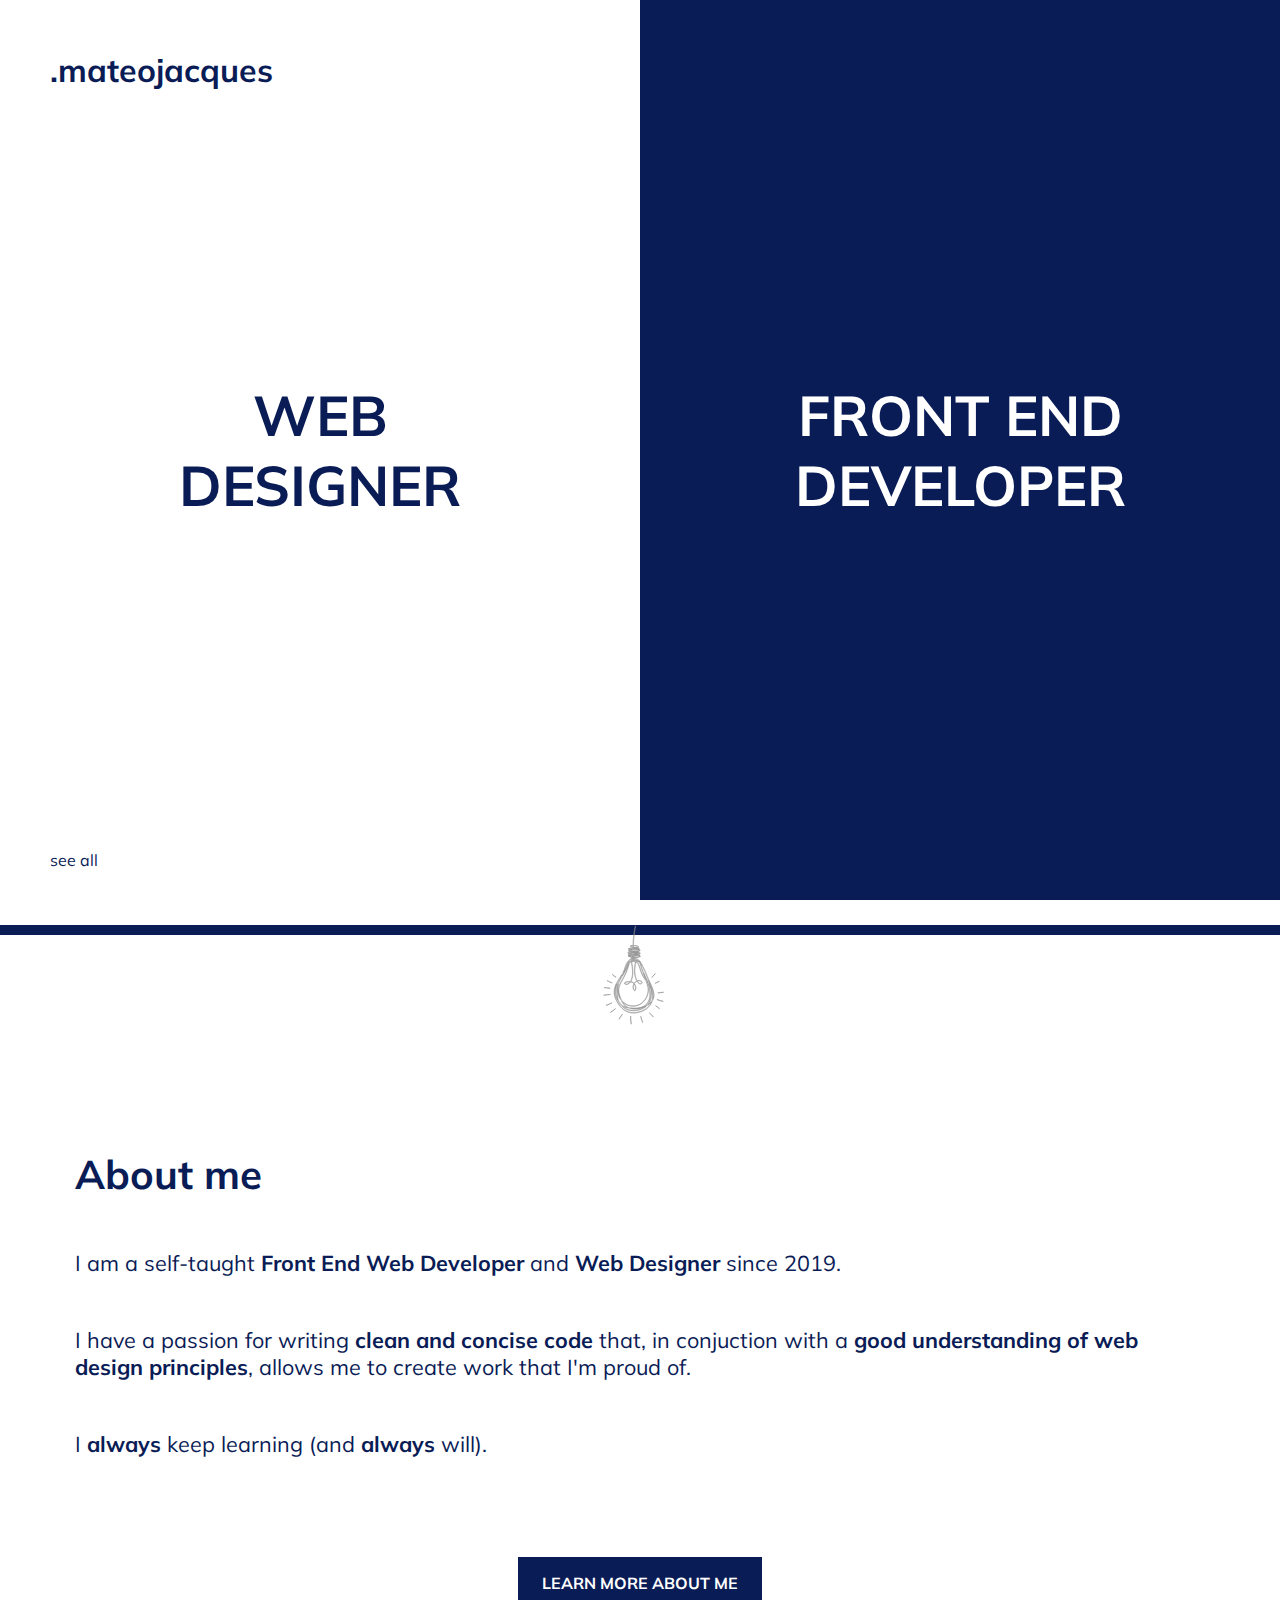
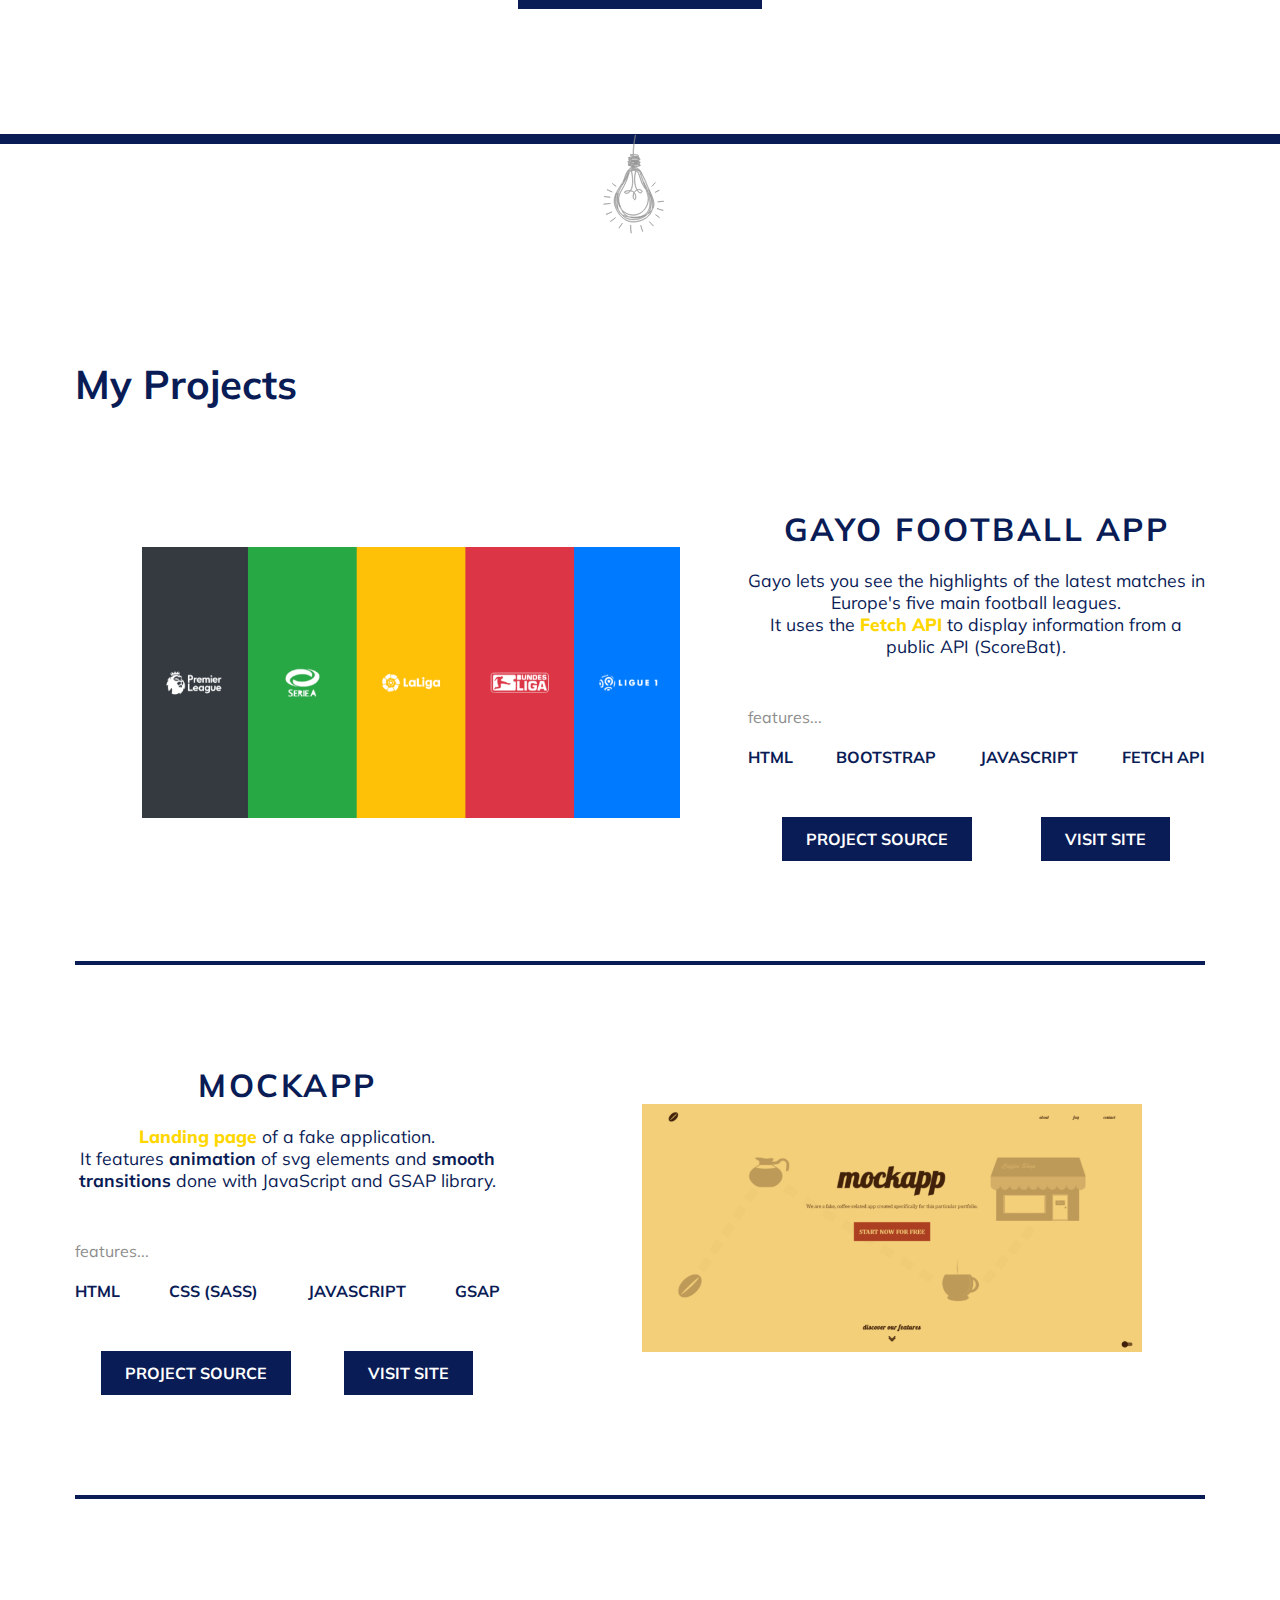
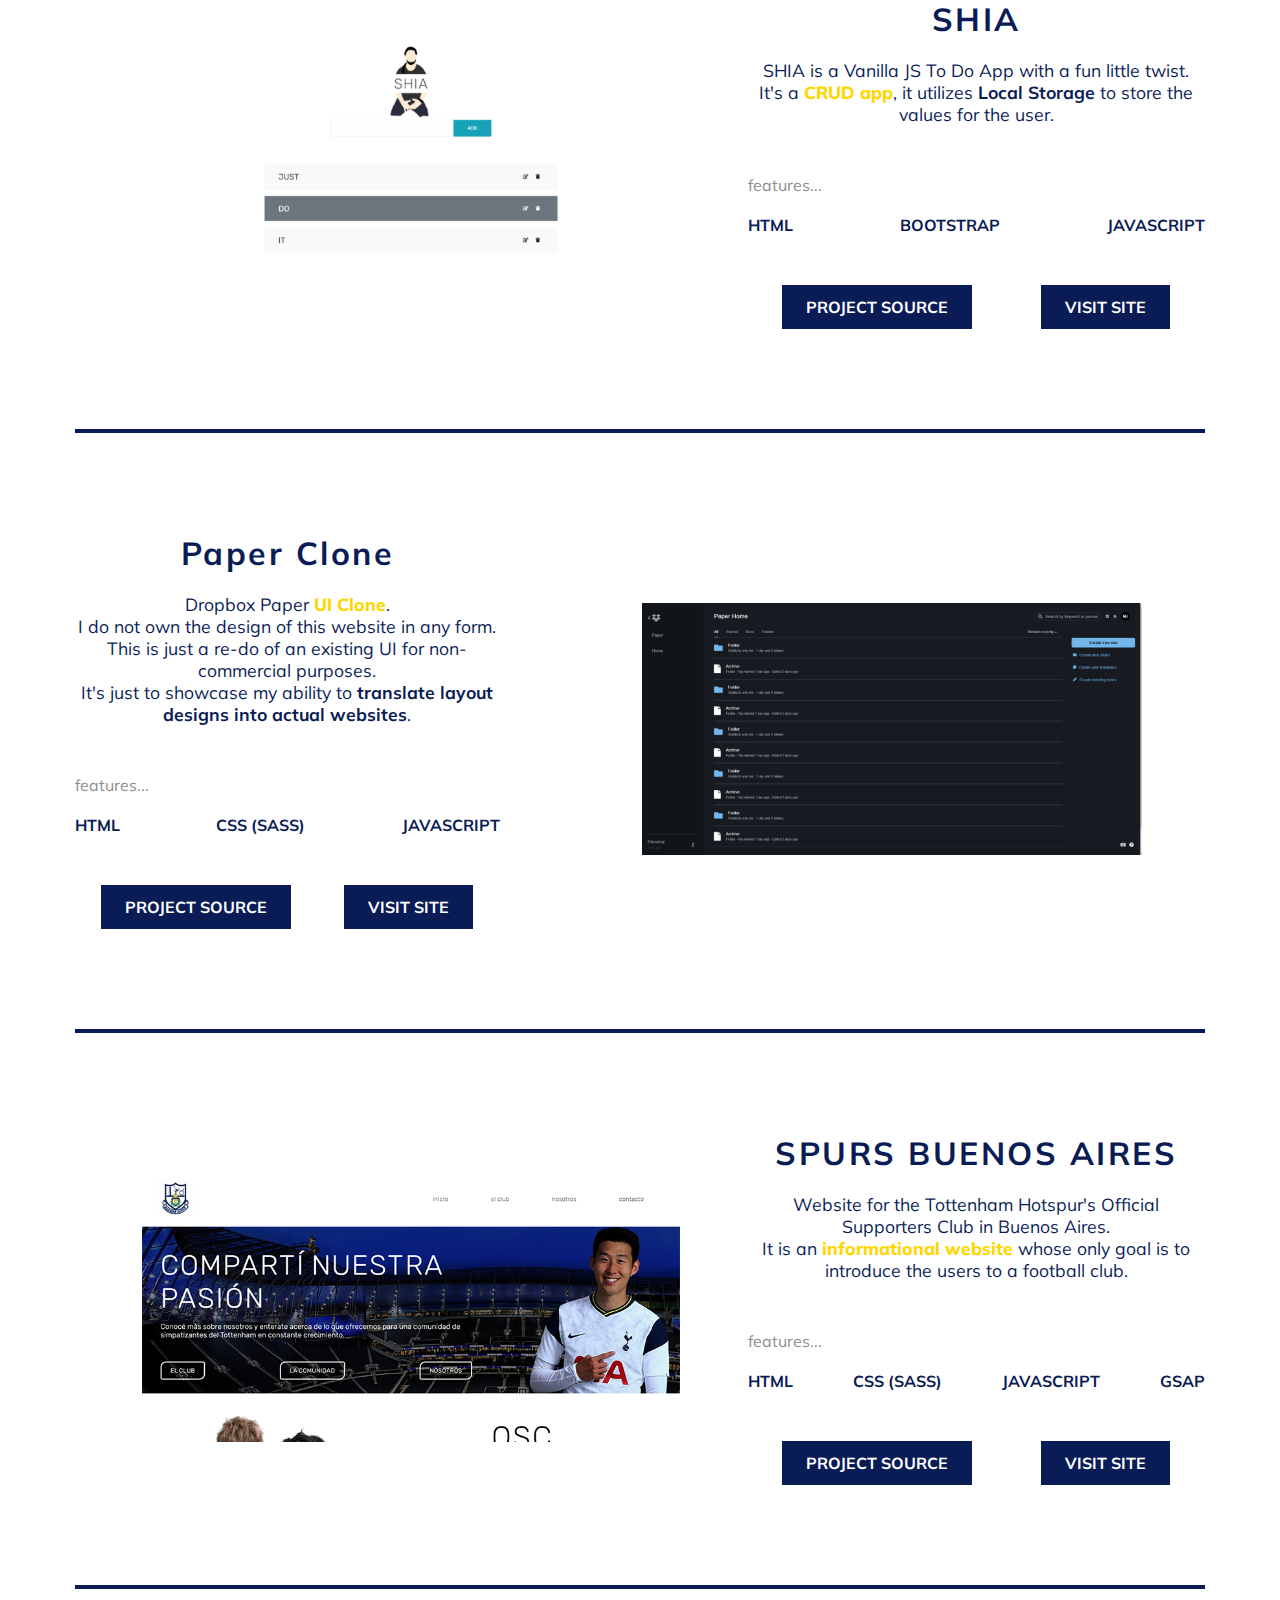
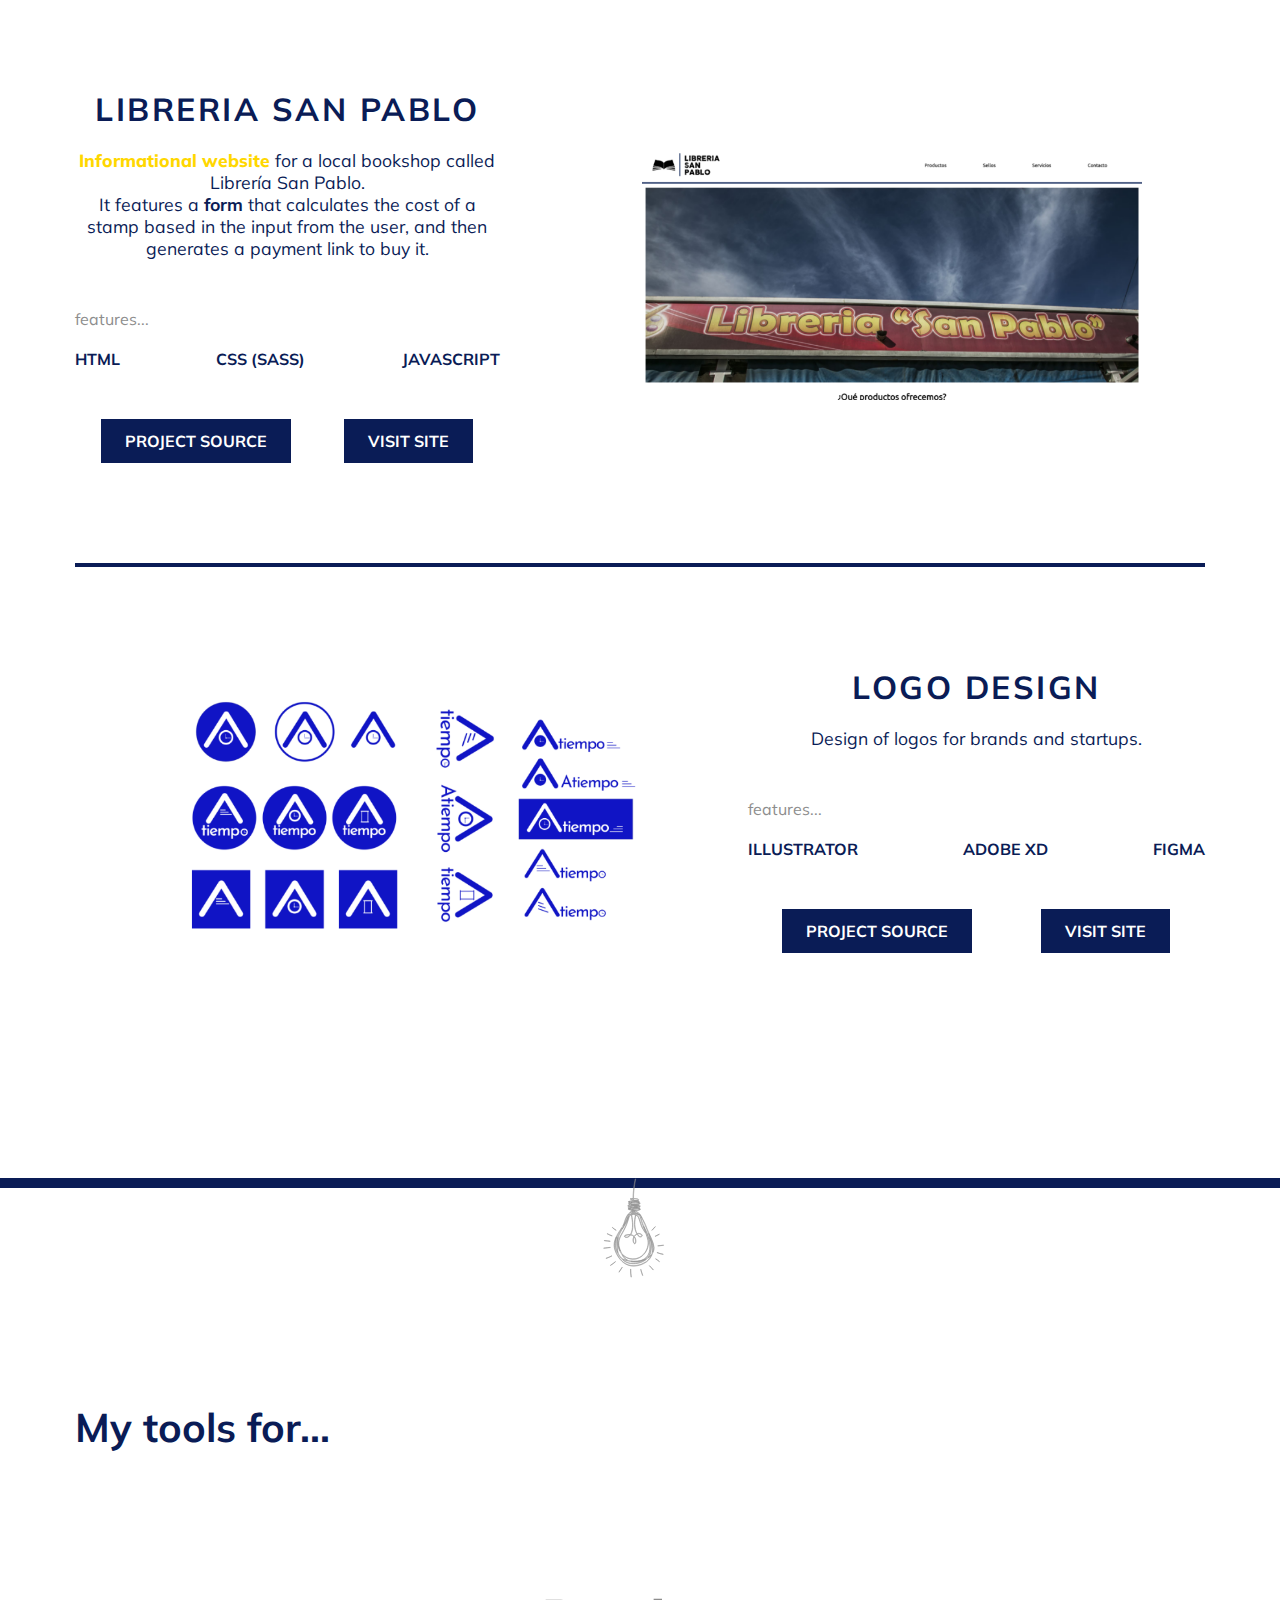
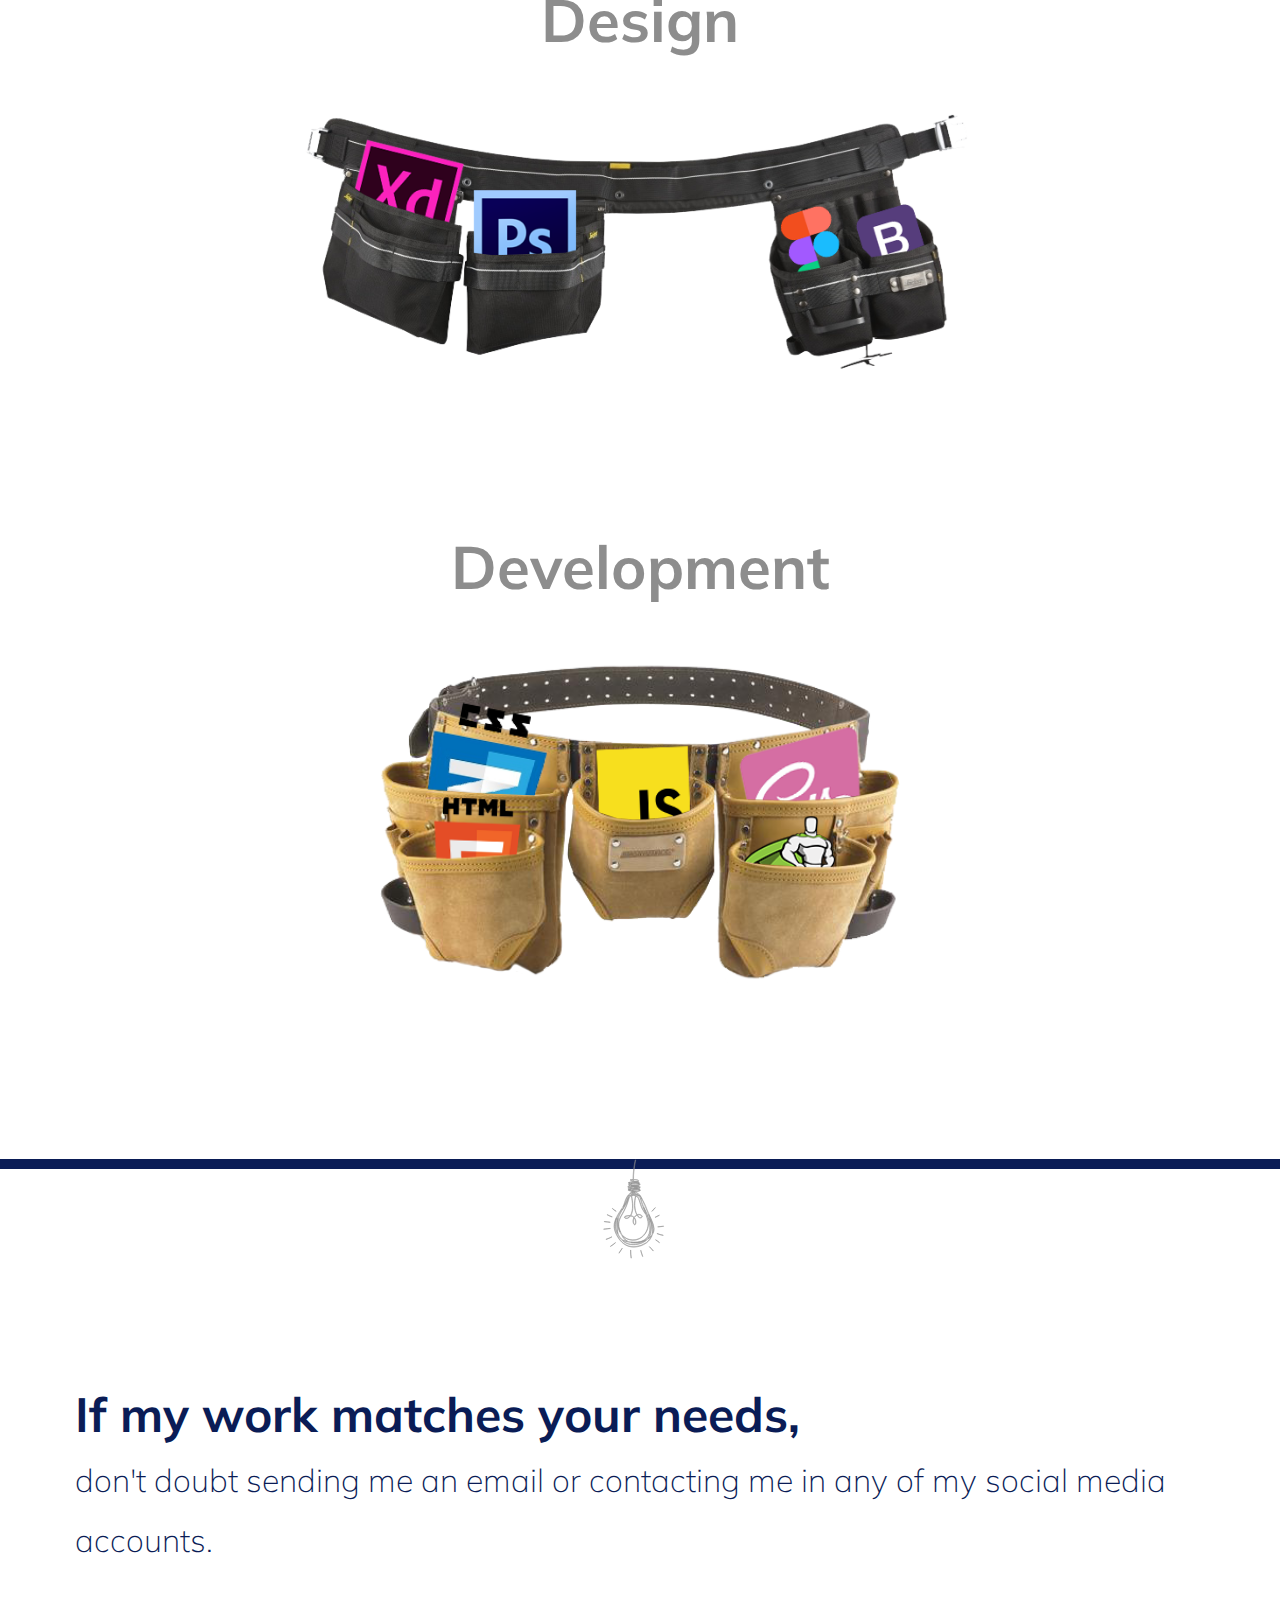
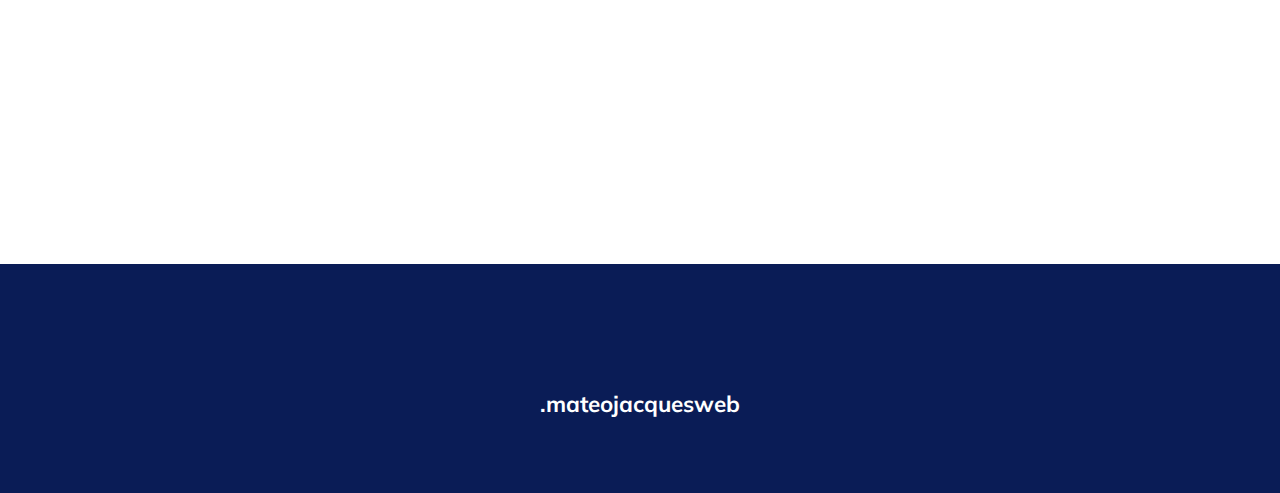
==== commit 2912fbe2: "fixed title on landing page" ====
--- a/index.html
+++ b/index.html
@@ -4,6 +4,7 @@
     <meta charset="UTF-8" />
     <meta http-equiv="X-UA-Compatible" content="IE=edge" />
     <meta name="viewport" content="width=device-width, initial-scale=1.0" />
+    <link rel="icon" href="img/favicon.png">
     <link
       rel="stylesheet"
       href="https://cdnjs.cloudflare.com/ajax/libs/font-awesome/5.15.3/css/all.min.css"
@@ -16,7 +17,7 @@
       rel="stylesheet"
     />
     <link rel="stylesheet" href="css/styles.css" />
-    <title>Mateo Jacques Web</title>
+    <title>Mateo Jacques: Front End Developer</title>
   </head>
   <body>
     <div class="global-container">
@@ -47,7 +48,7 @@
 
         <div class="header-right">
           <div id="hide-right" class="header-hide">
-            <h1 class="frontend-title">FRONT END WEB DEVELOPER</h1>
+            <h1 class="frontend-title">FRONT END DEVELOPER</h1>
 
             <p class="frontend-desc">
               I combine my approach to web design with my critical thinking to
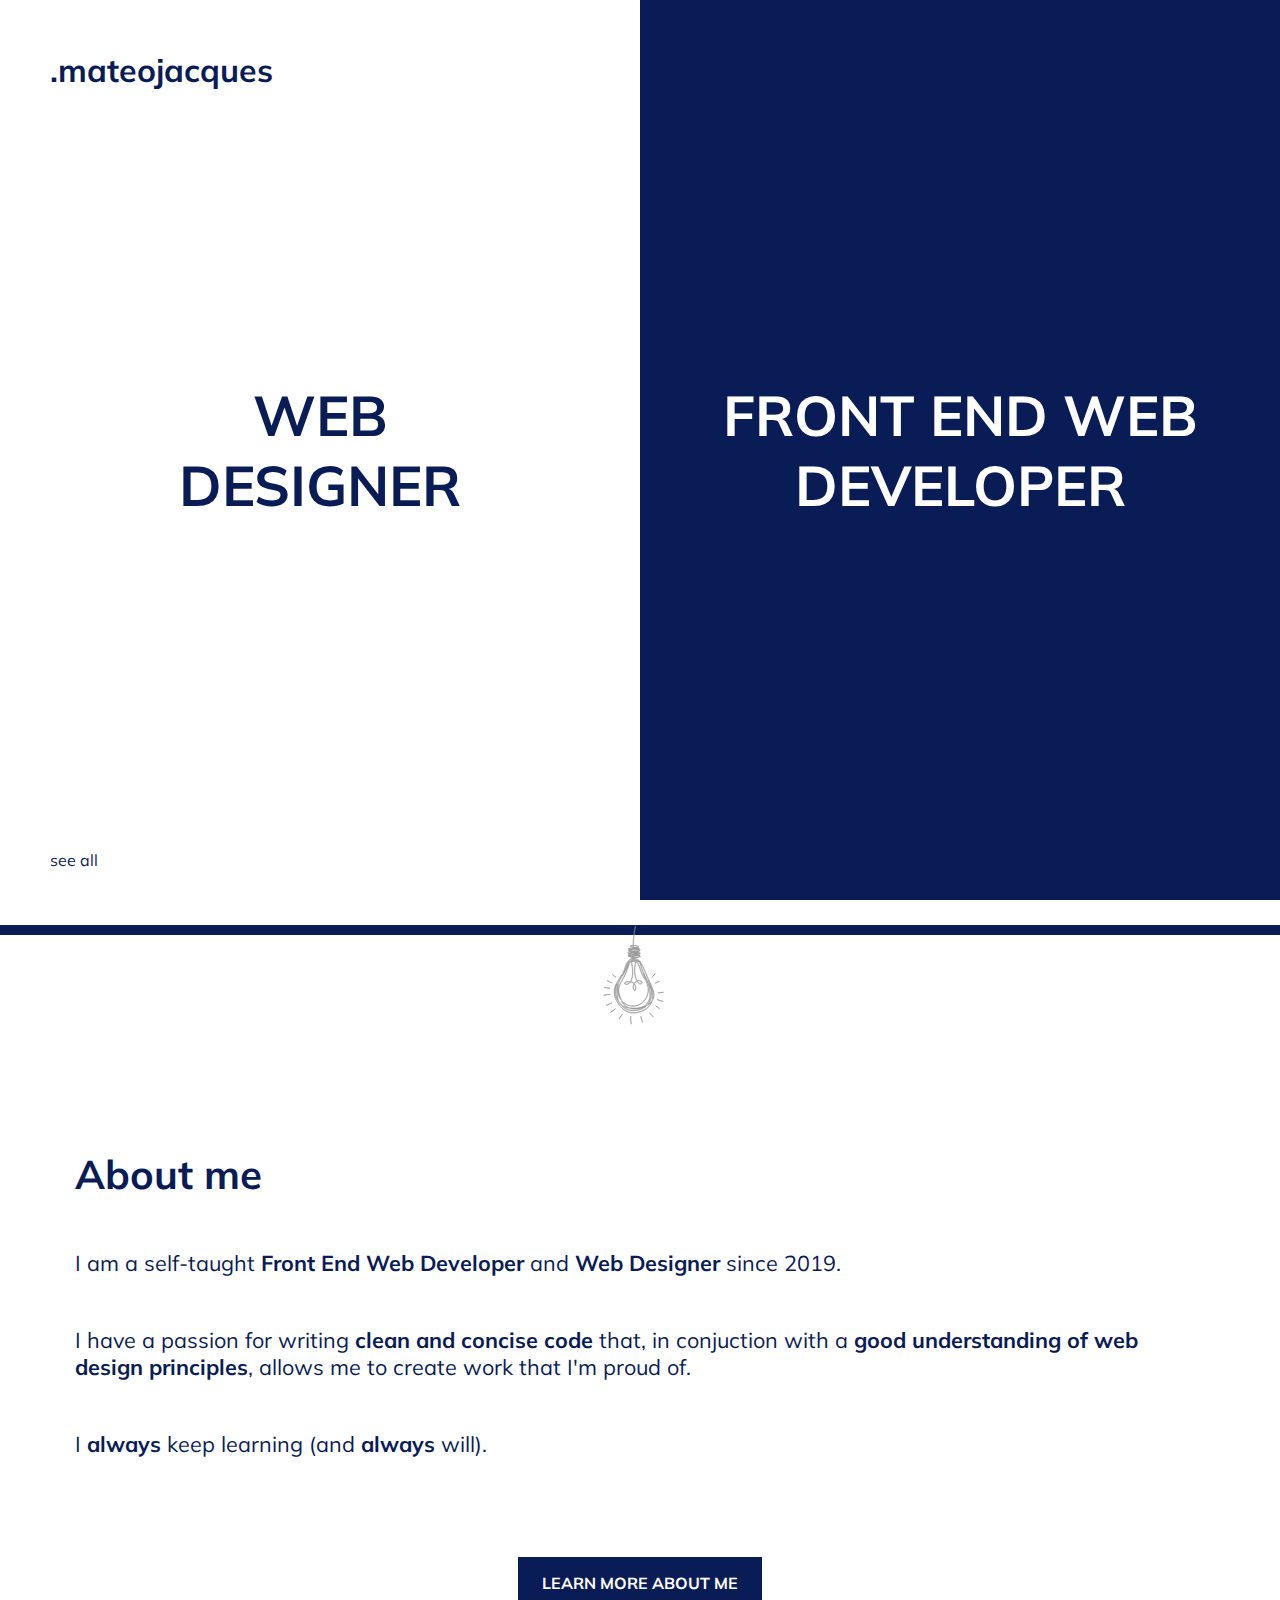
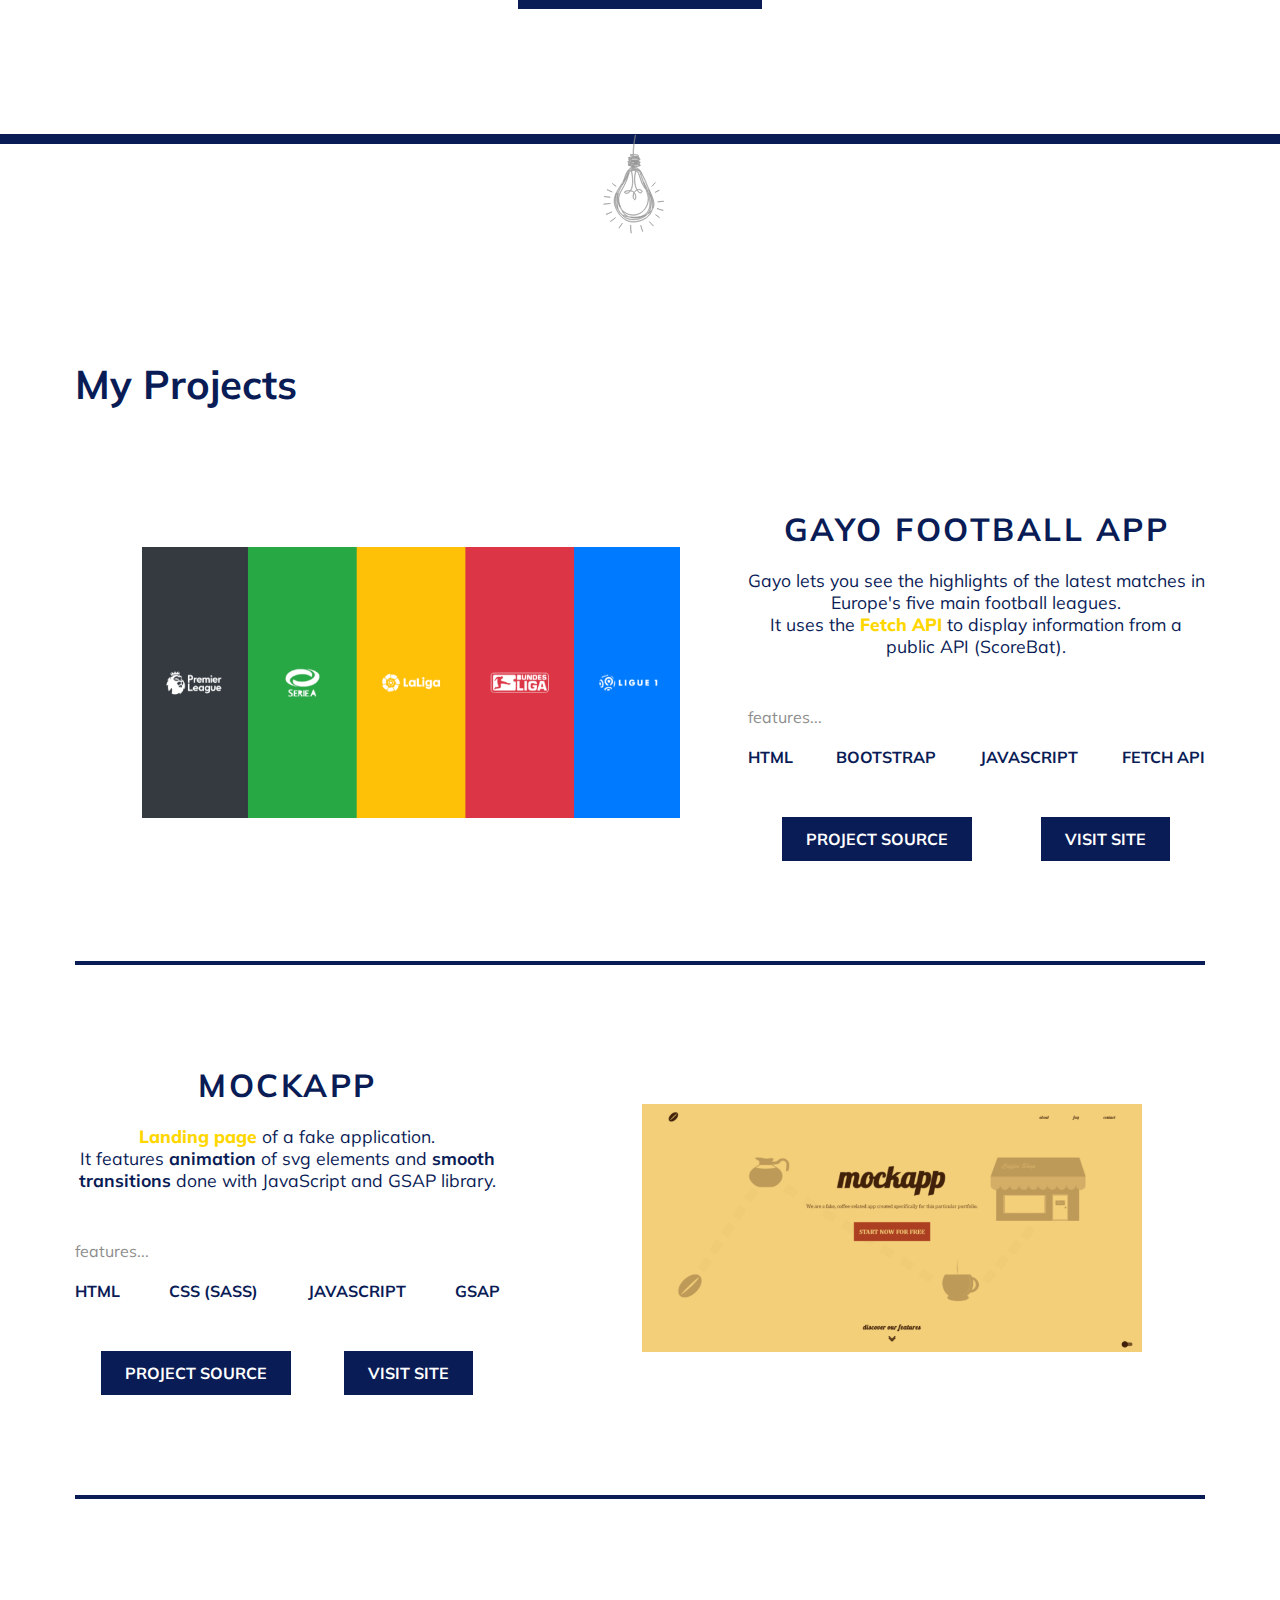
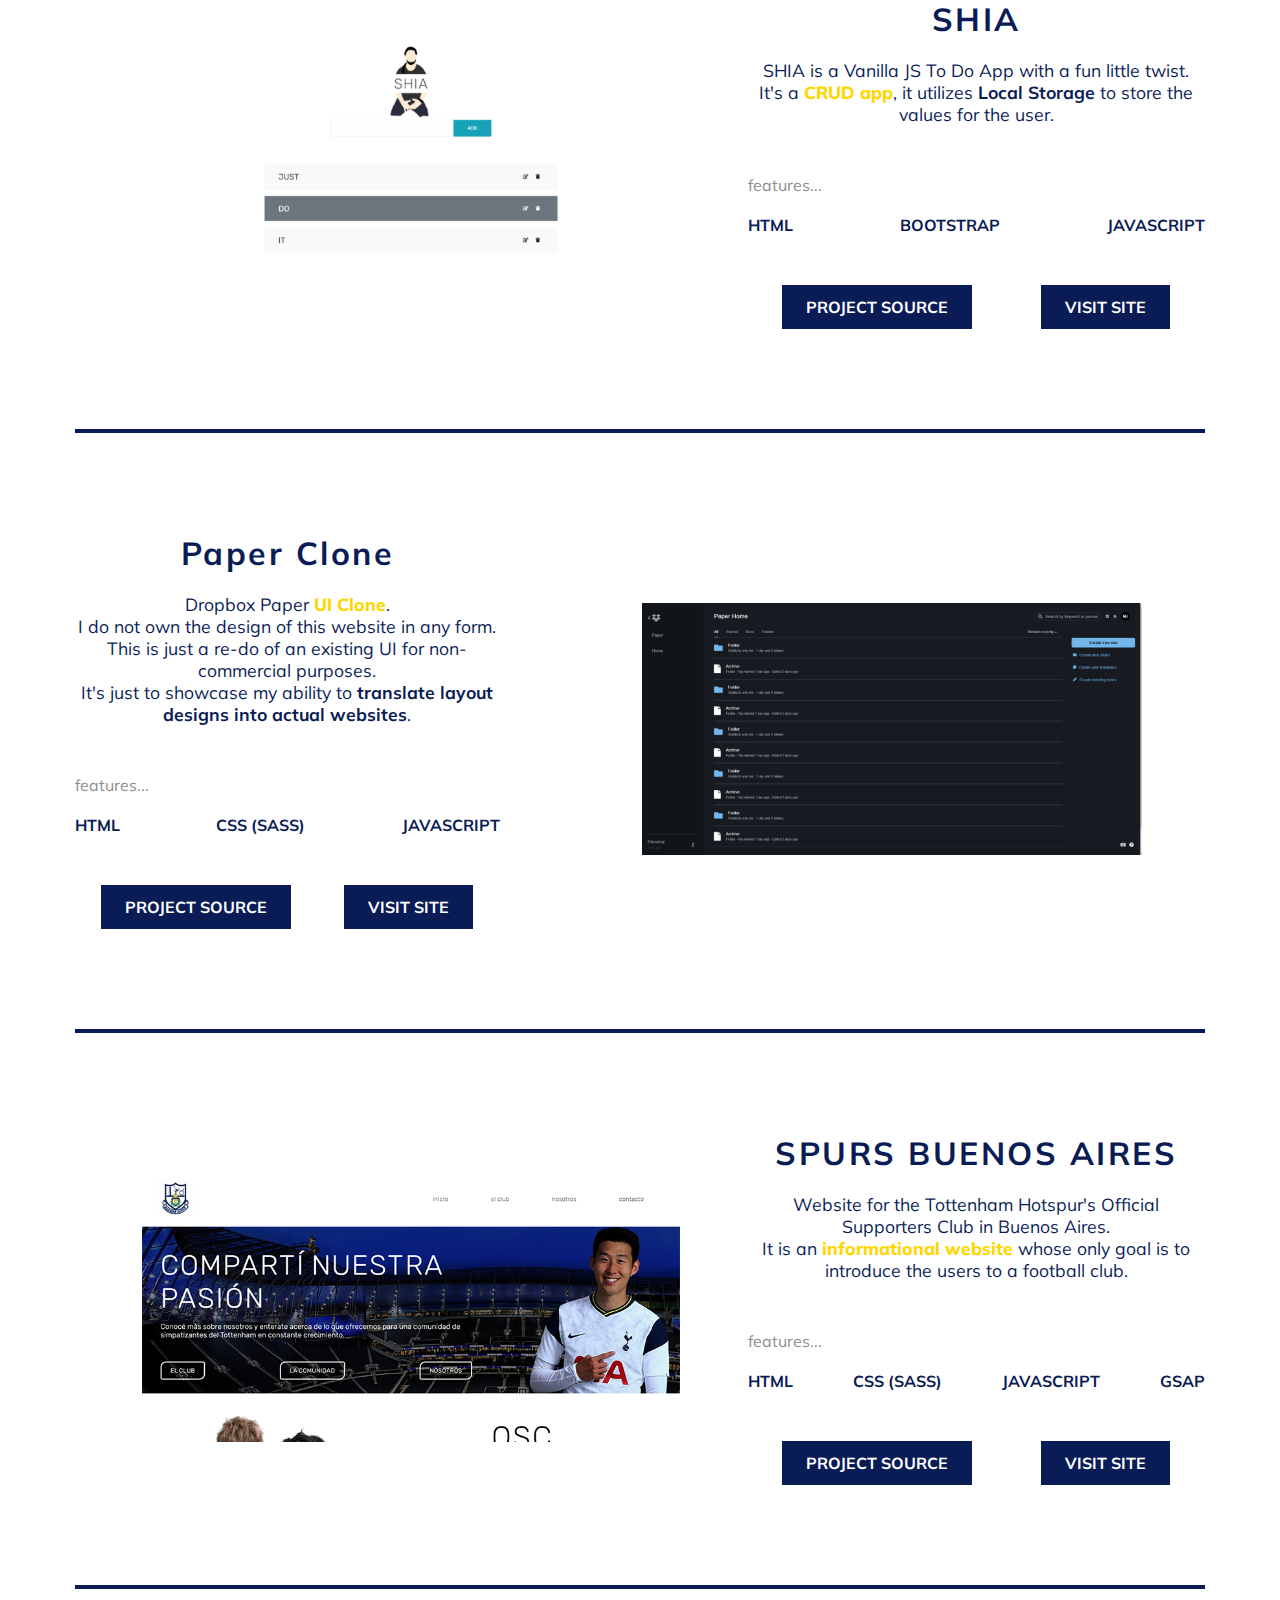
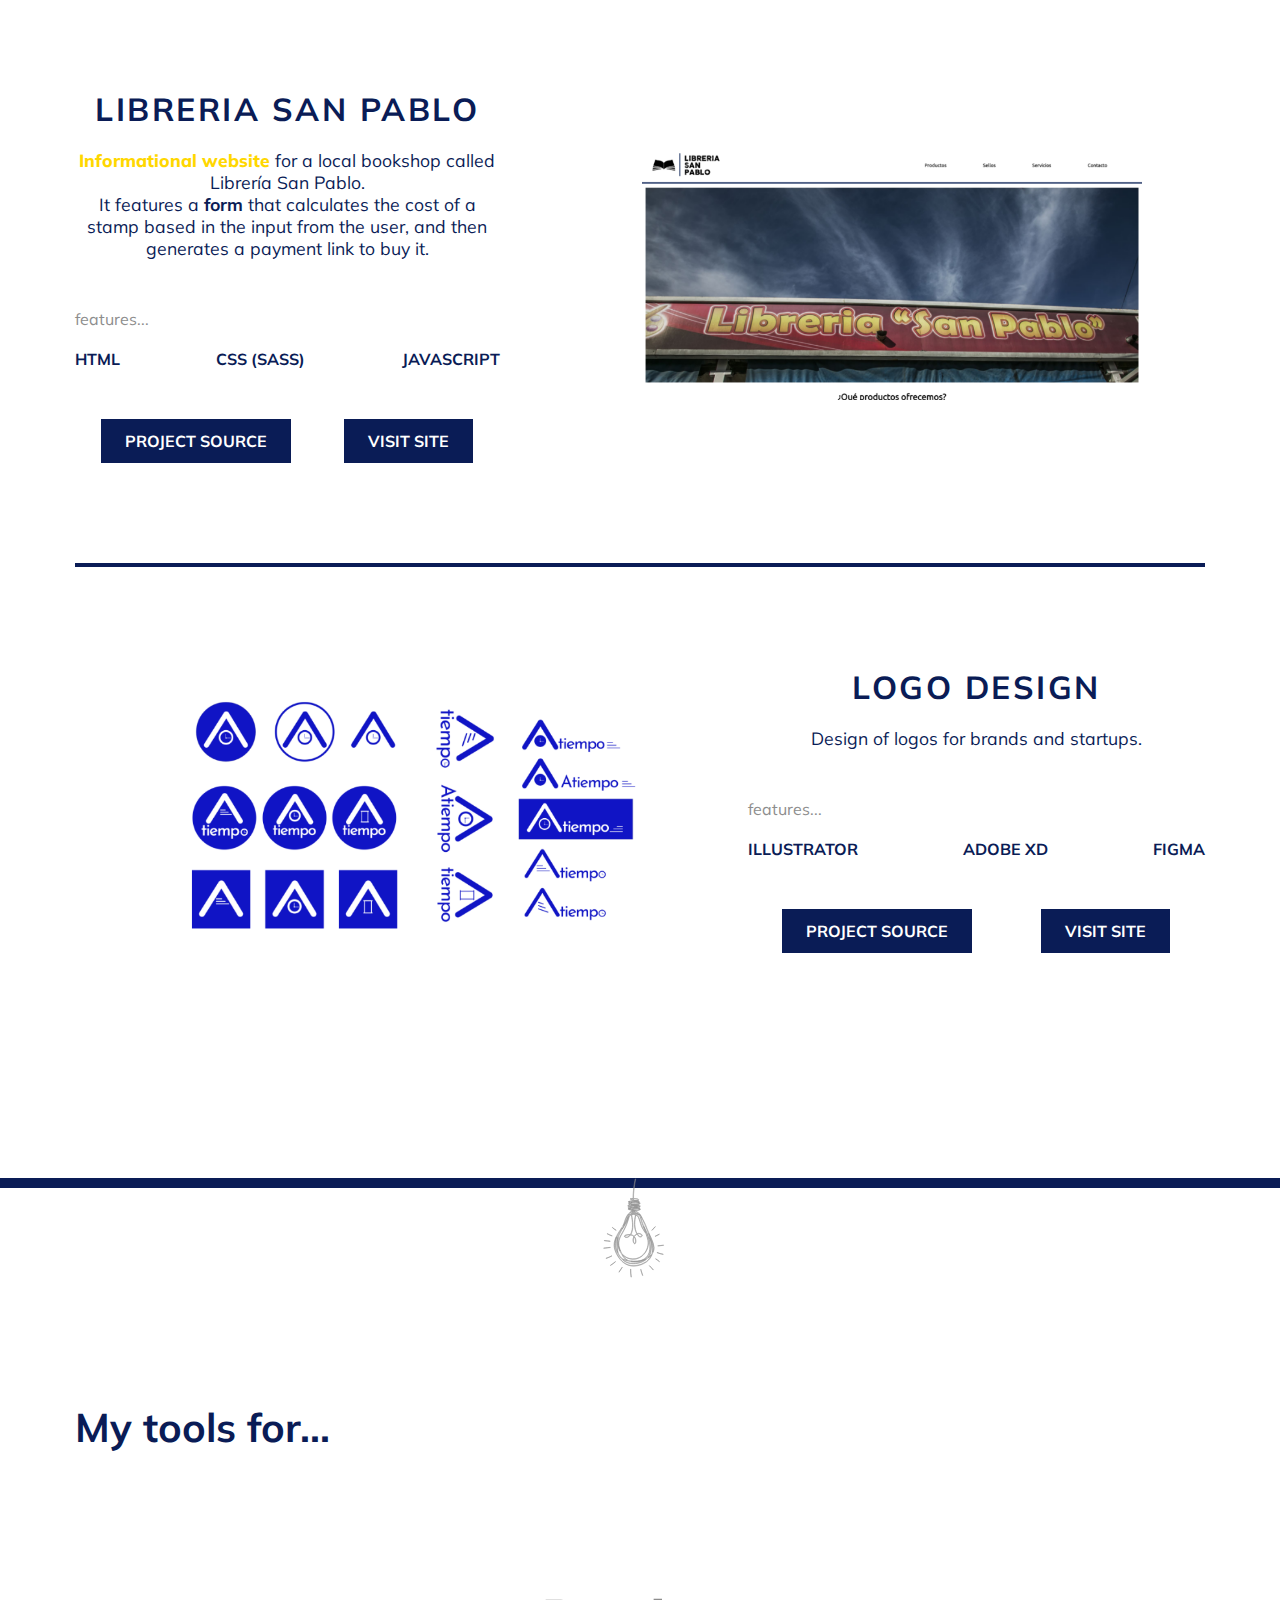
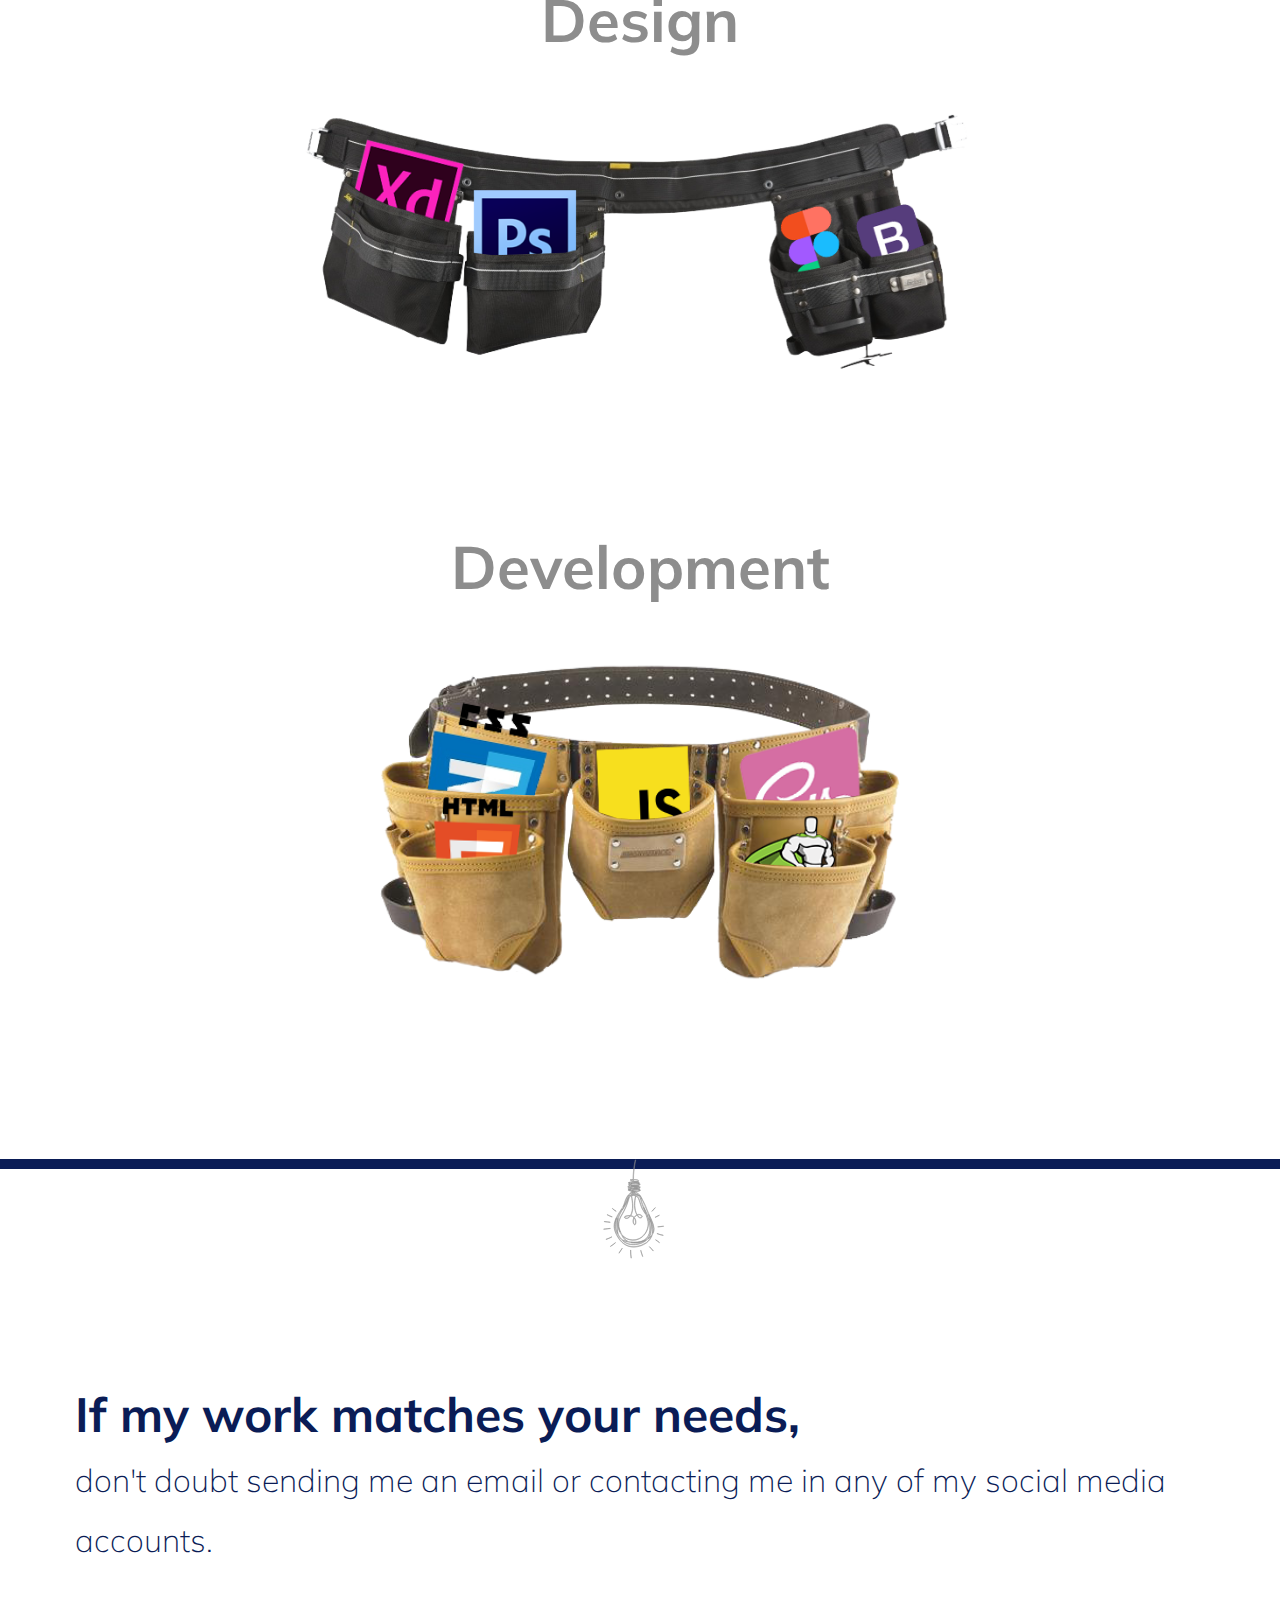
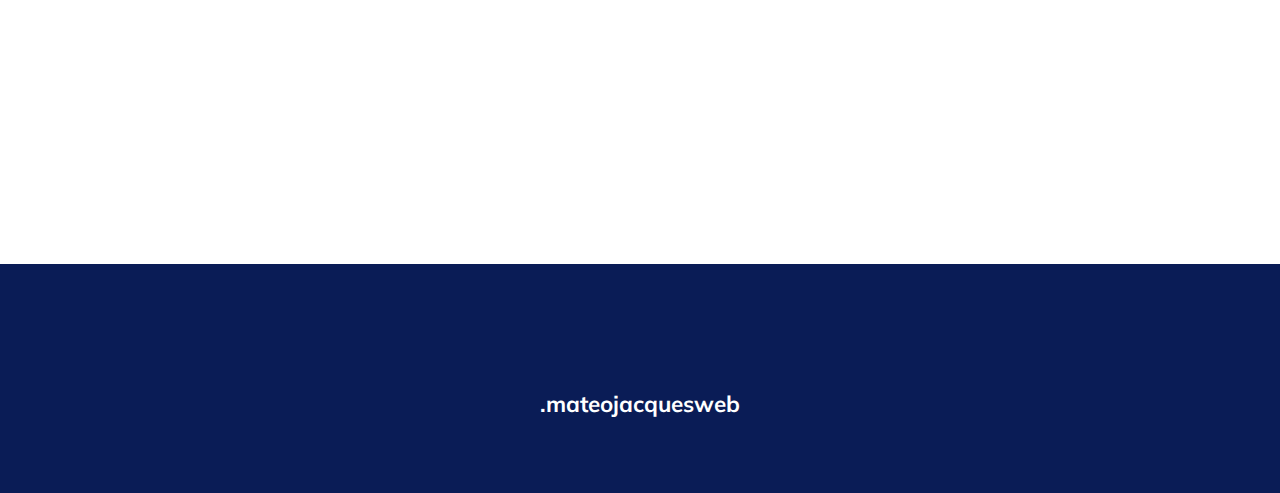
==== commit 9fe4cd5b: "fixed header" ====
--- a/index.html
+++ b/index.html
@@ -48,7 +48,7 @@
 
         <div class="header-right">
           <div id="hide-right" class="header-hide">
-            <h1 class="frontend-title">FRONT END DEVELOPER</h1>
+            <h1 class="frontend-title">FRONT END WEB DEVELOPER</h1>
 
             <p class="frontend-desc">
               I combine my approach to web design with my critical thinking to
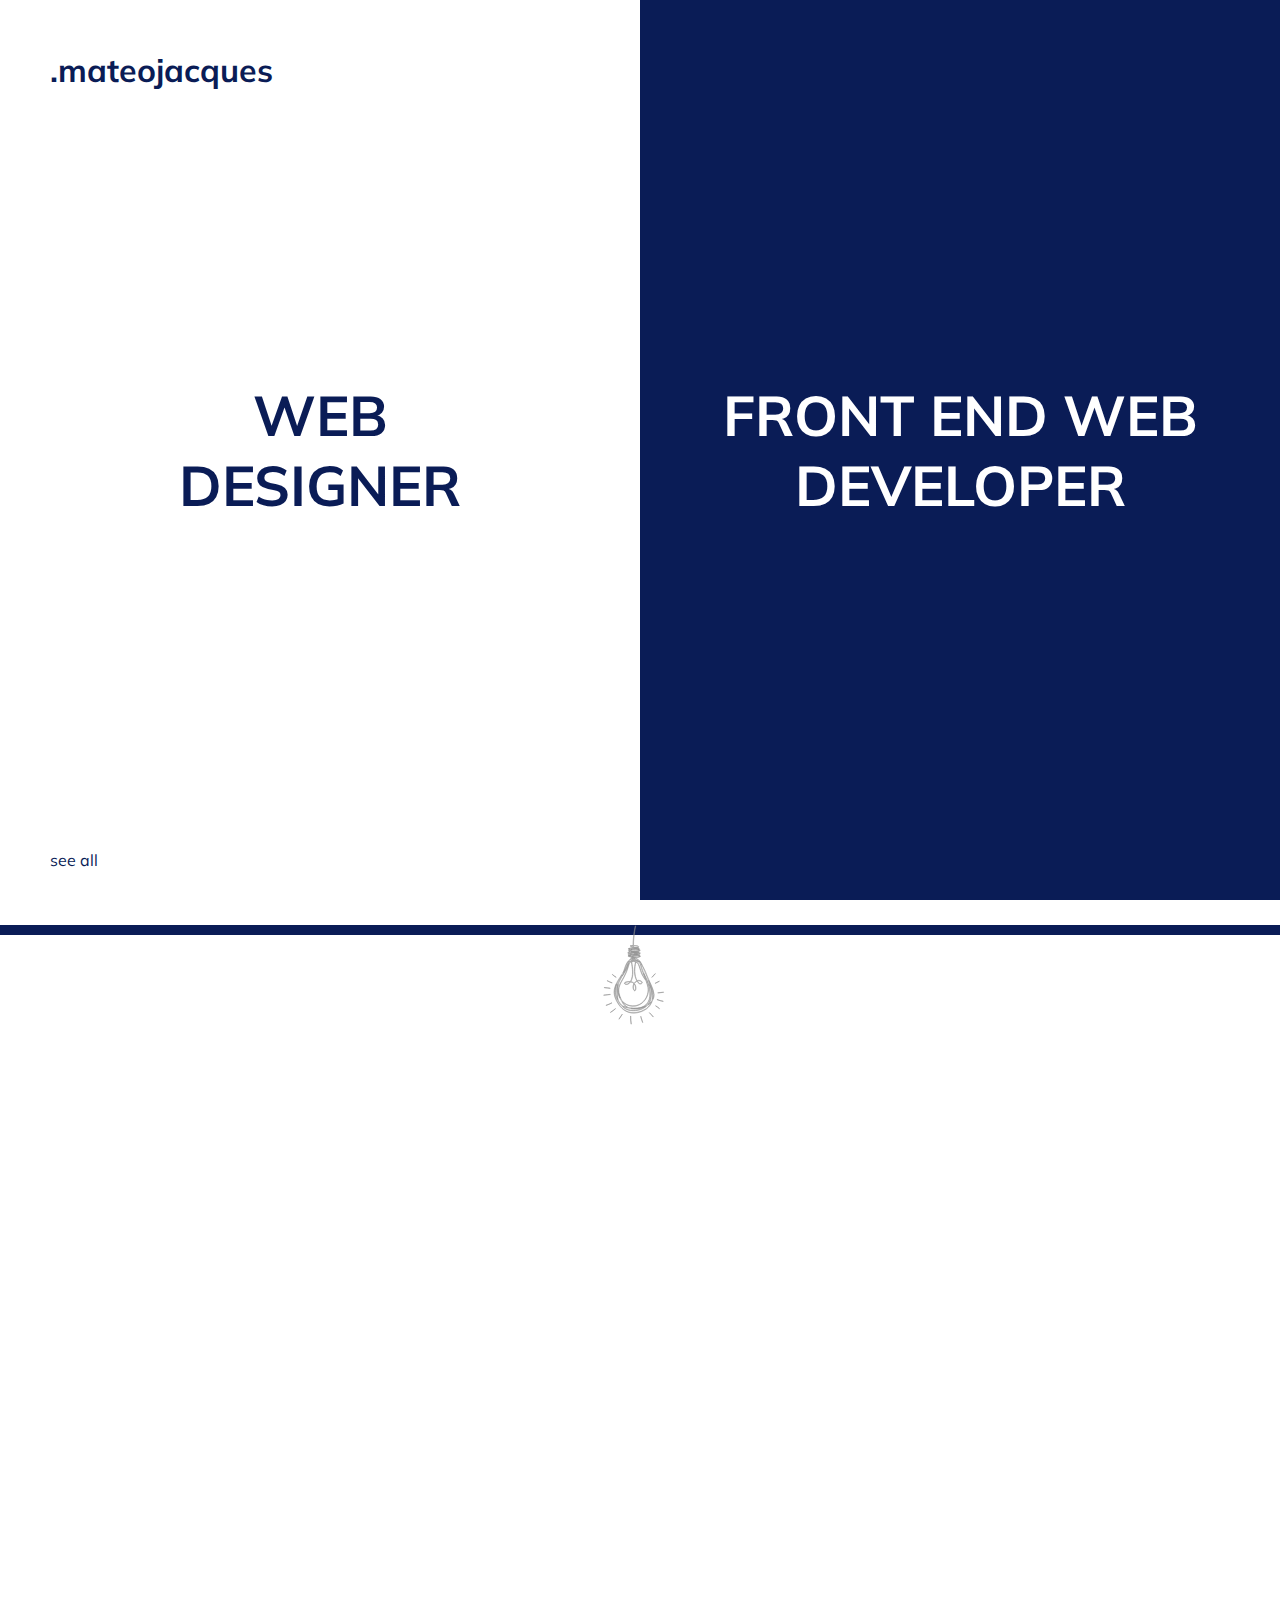
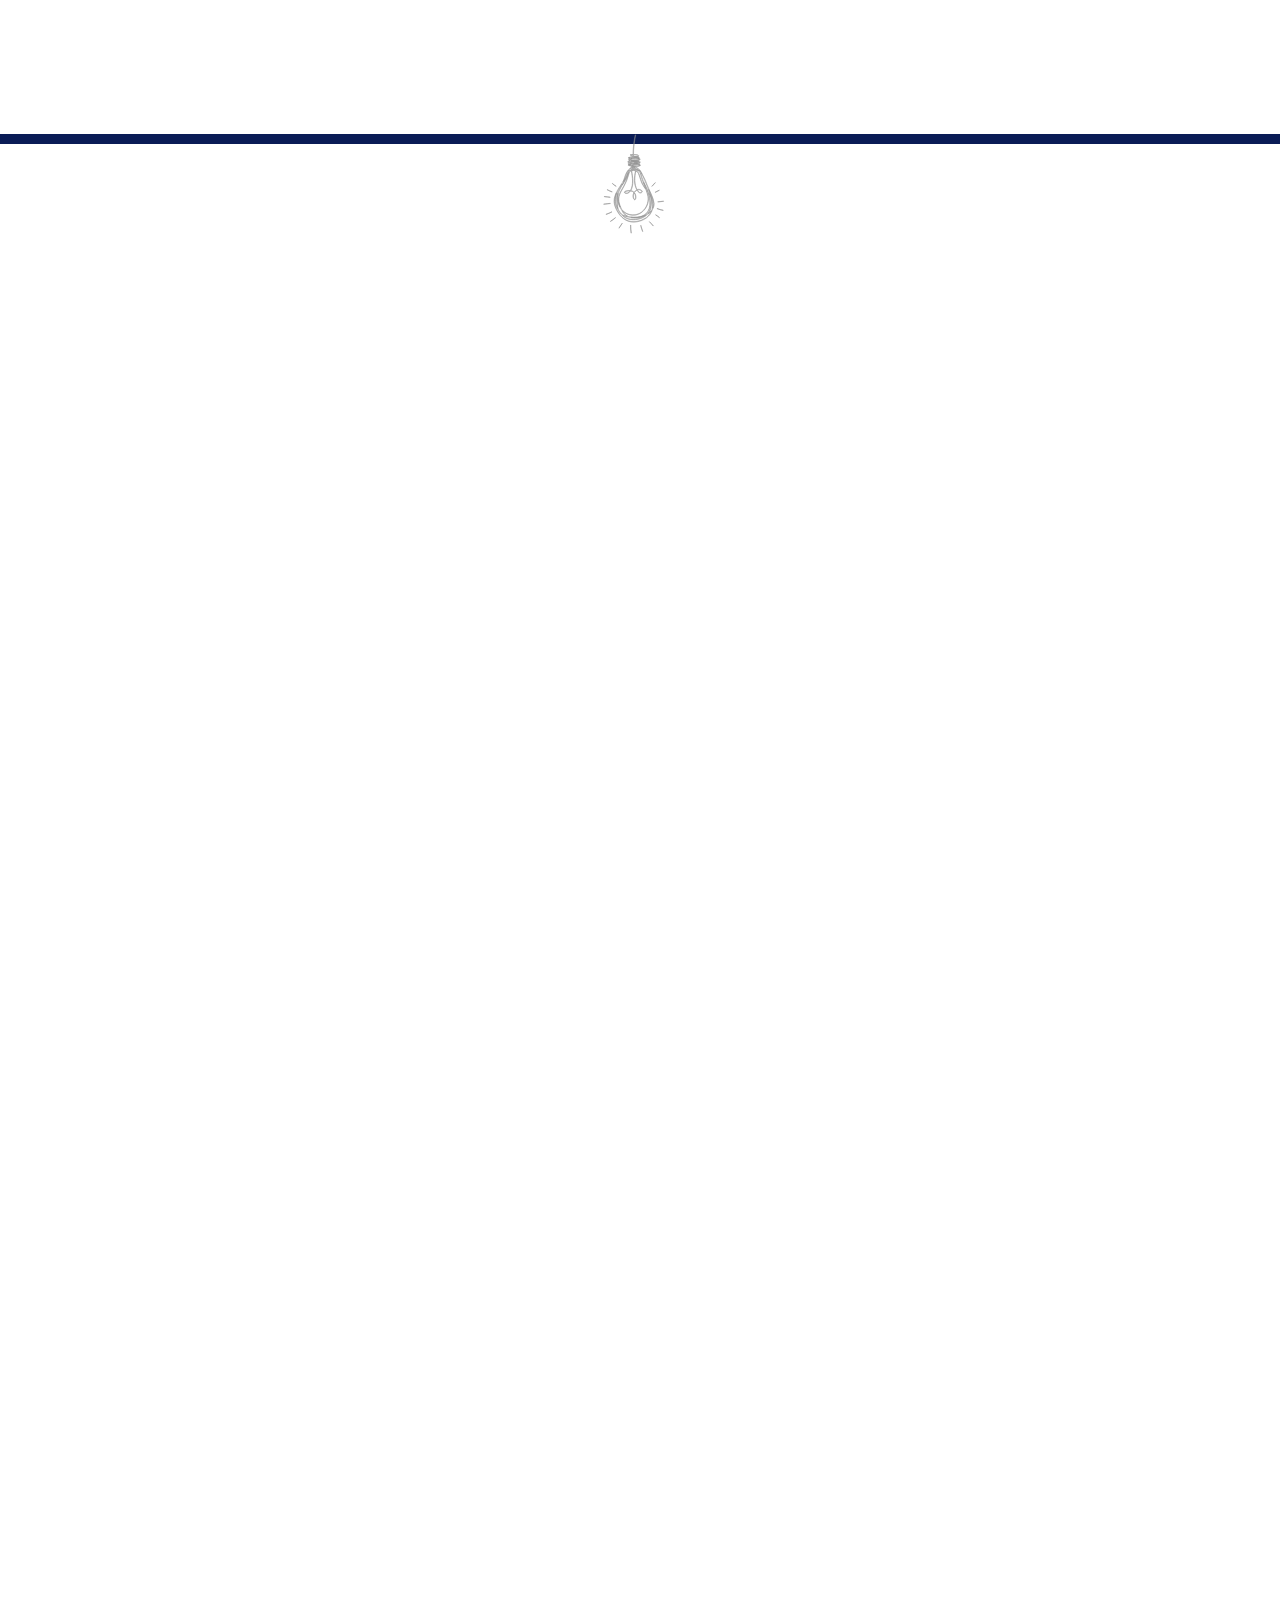
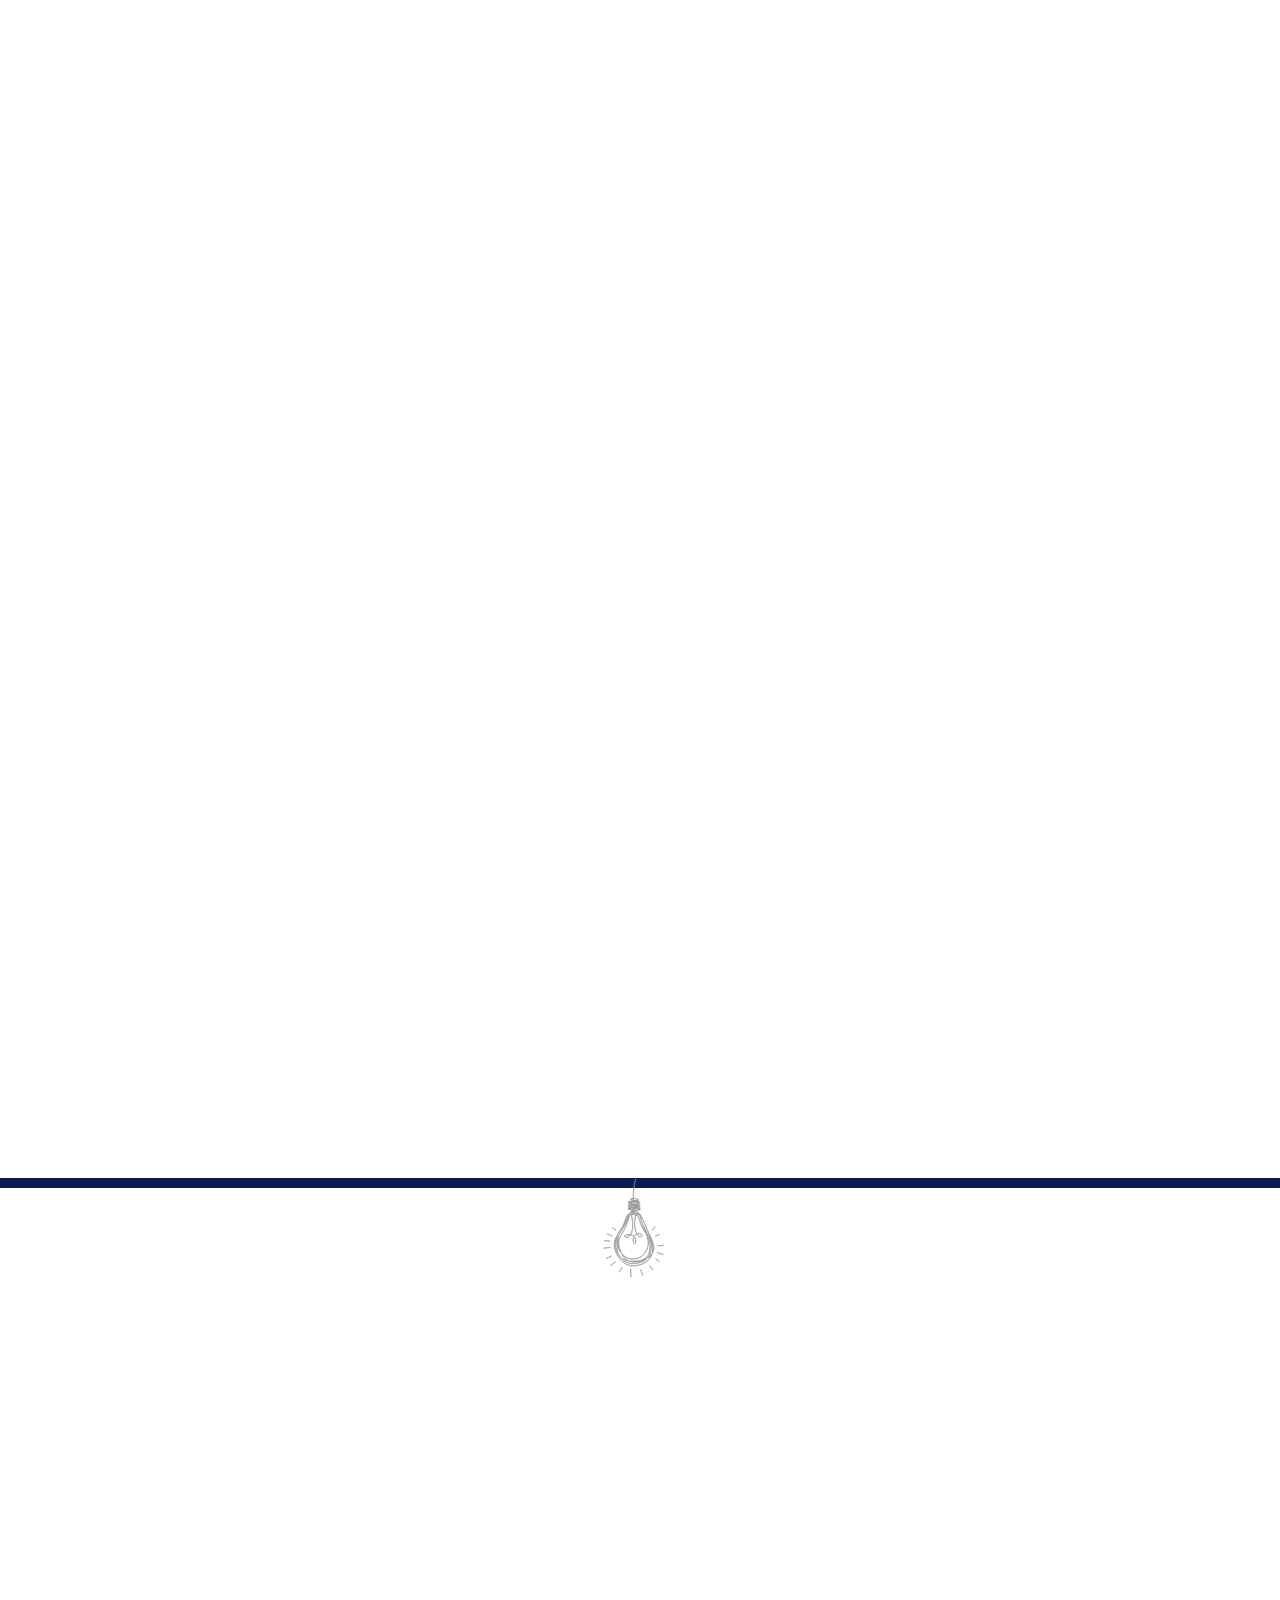
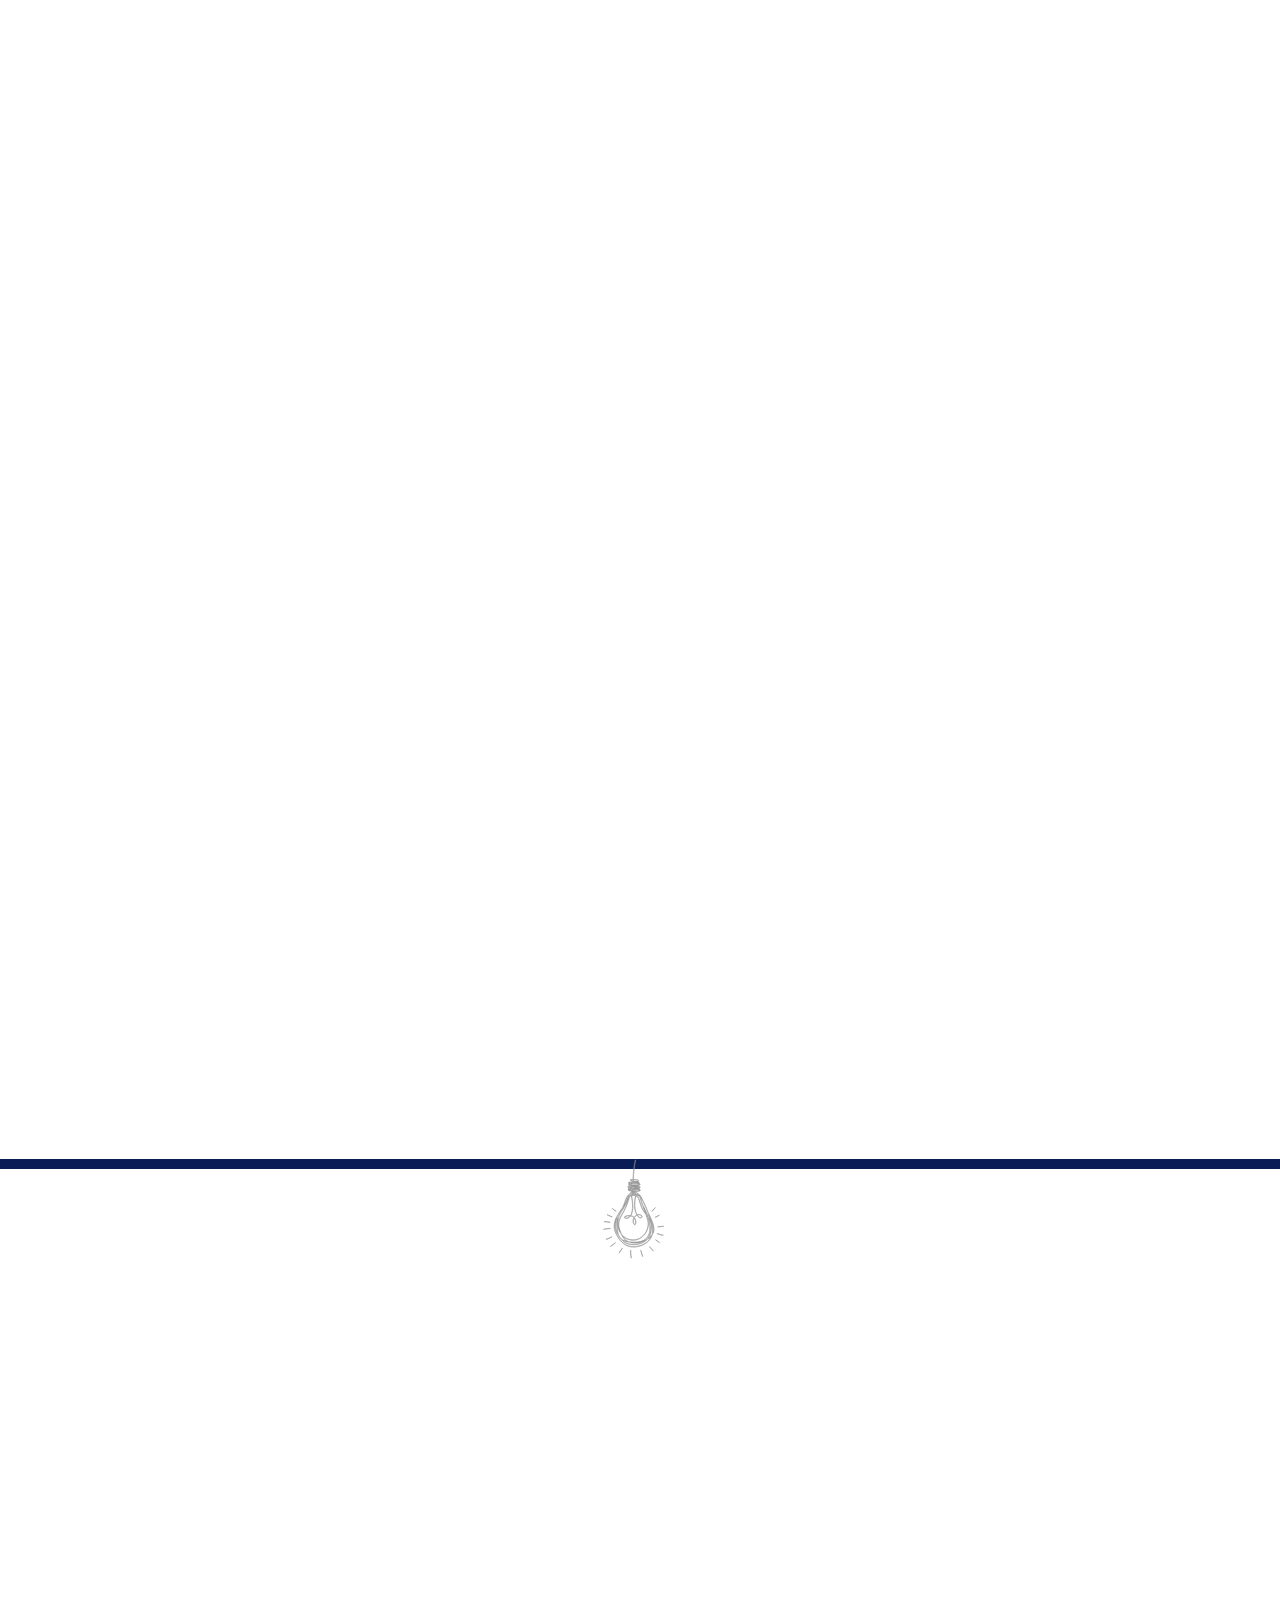
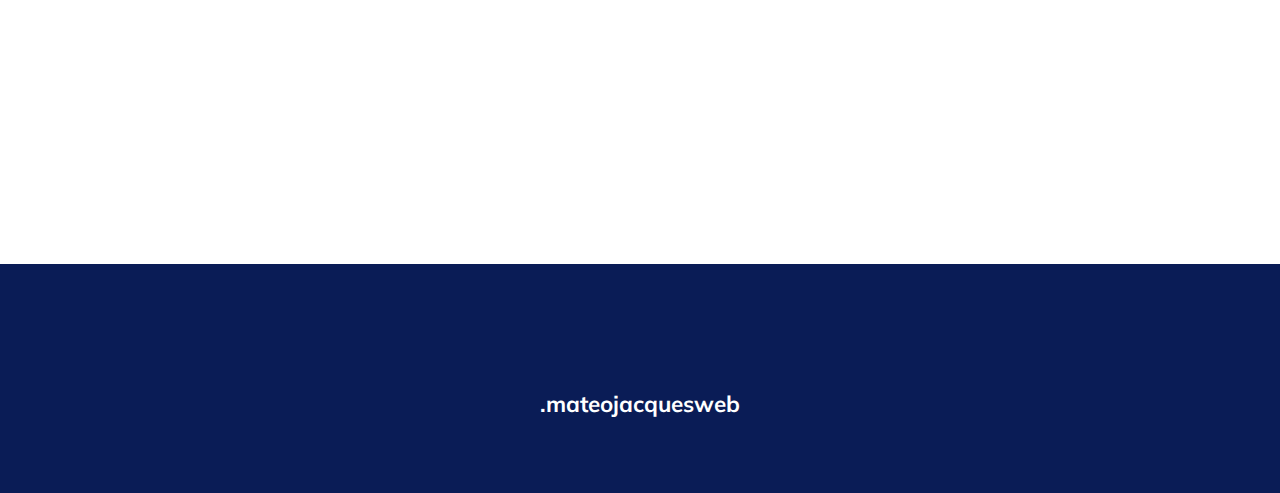
==== commit 33f546c5: "added scroll animations" ====
--- a/index.html
+++ b/index.html
@@ -17,6 +17,7 @@
       rel="stylesheet"
     />
     <link rel="stylesheet" href="css/styles.css" />
+    <link rel="stylesheet" href="https://unpkg.com/aos@next/dist/aos.css" />
     <title>Mateo Jacques: Front End Developer</title>
   </head>
   <body>
@@ -235,7 +236,7 @@
         </g>
       </svg>
 
-      <section class="section" id="about">
+      <section class="section" id="about" data-aos="fade-in" data-aos-duration="2000">
         <h1 class="title">About me</h1>
 
         <p>
@@ -424,14 +425,14 @@
         </g>
       </svg>
 
-      <section class="section" id="projects">
+      <section class="section" id="projects" data-aos="fade-in" data-aos-duration="2000">
         <a href="https://www.github.com/mateojacques" target="_blank"
           ><i class="fab fa-github"></i
         ></a>
 
         <h1 class="title">My Projects</h1>
 
-        <div class="project-box">
+        <div class="project-box" data-aos="fade-right" data-aos-duration="1000">
           <a
             class="project-box__img"
             href="http://gayo-football-app.netlify.app"
@@ -469,7 +470,7 @@
 
         <hr />
 
-        <div class="project-box">
+        <div class="project-box" data-aos="fade-left" data-aos-duration="1000">
           <div class="project-box__info">
             <h2 class="project-info__title">MOCKAPP</h2>
             <p class="project-info__desc">
@@ -505,7 +506,7 @@
 
         <hr />
 
-        <div class="project-box">
+        <div class="project-box" data-aos="fade-right" data-aos-duration="1000">
           <a
             class="project-box__img"
             href="http://shia-just-do-it.netlify.app"
@@ -541,7 +542,7 @@
 
         <hr />
 
-        <div class="project-box">
+        <div class="project-box" data-aos="fade-left" data-aos-duration="1000">
           <div class="project-box__info">
             <h2 class="project-info__title">Paper Clone</h2>
             <p class="project-info__desc">
@@ -580,7 +581,7 @@
 
         <hr />
 
-        <div class="project-box">
+        <div class="project-box" data-aos="fade-right" data-aos-duration="1000">
           <a
             class="project-box__img"
             href="http://spursbuenosaires.netlify.app"
@@ -618,7 +619,7 @@
 
         <hr />
 
-        <div class="project-box">
+        <div class="project-box" data-aos="fade-left" data-aos-duration="1000">
           <div class="project-box__info">
             <h2 class="project-info__title">LIBRERIA SAN PABLO</h2>
             <p class="project-info__desc">
@@ -657,7 +658,7 @@
 
         <hr />
 
-        <div class="project-box">
+        <div class="project-box" data-aos="fade-right" data-aos-duration="1000">
           <a class="project-box__img" href="design.html"
             ><img src="img/logo.png" alt="Logo Design"
           /></a>
@@ -857,7 +858,7 @@
         </g>
       </svg>
 
-      <section class="section" id="tools">
+      <section class="section" id="tools" data-aos="fade-in" data-aos-duration="2000">
         <h1 class="title">My tools for...</h1>
 
         <div class="tools-wrap">
@@ -1137,7 +1138,7 @@
         </g>
       </svg>
 
-      <section class="section" id="contact">
+      <section class="section" id="contact" data-aos="fade-in" data-aos-duration="2000">
         <h1 class="title">
           If my work matches your needs,<br />
           <span>
@@ -1187,7 +1188,11 @@
       integrity="sha512-cdV6j5t5o24hkSciVrb8Ki6FveC2SgwGfLE31+ZQRHAeSRxYhAQskLkq3dLm8ZcWe1N3vBOEYmmbhzf7NTtFFQ=="
       crossorigin="anonymous"
     ></script>
+    <script src="https://unpkg.com/aos@2.3.1/dist/aos.js"></script>
     <script src="js/scroll.js"></script>
     <script src="js/main.js"></script>
+    <script>
+      AOS.init();
+    </script>
   </body>
 </html>
